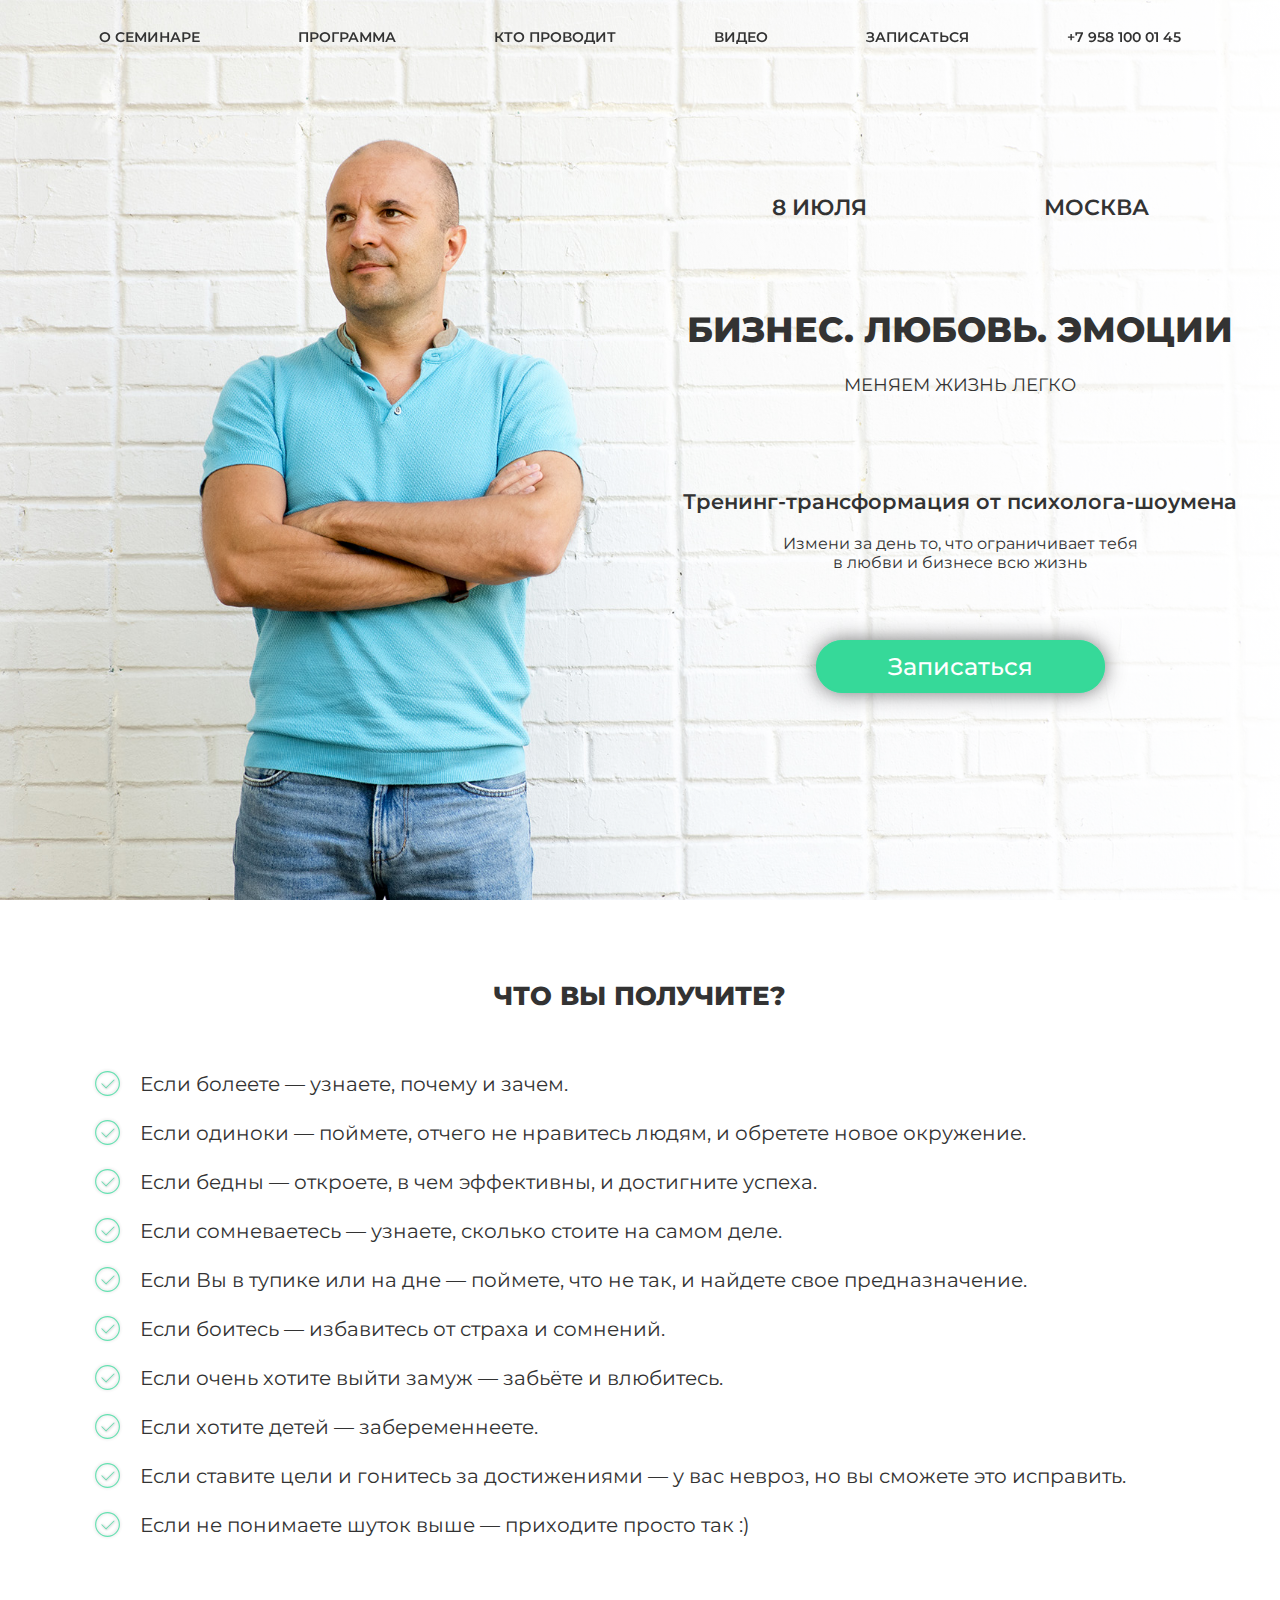
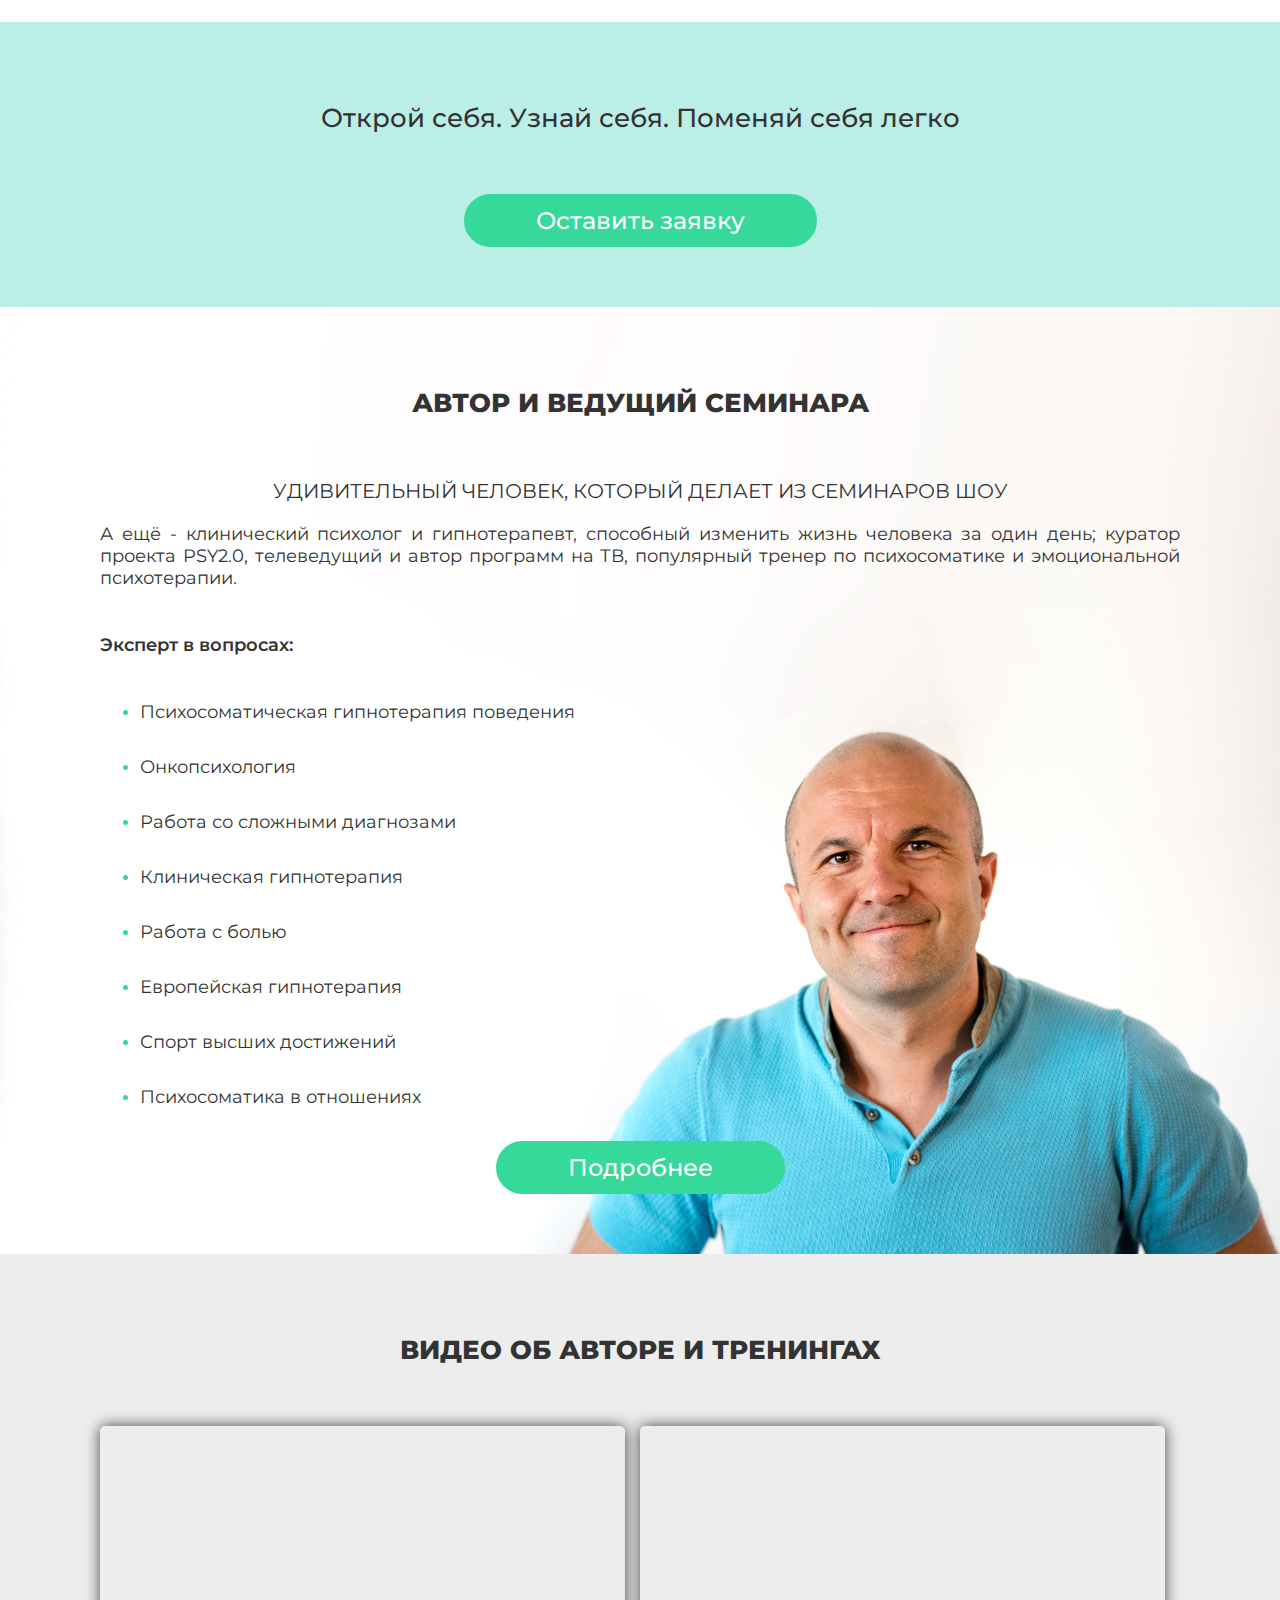
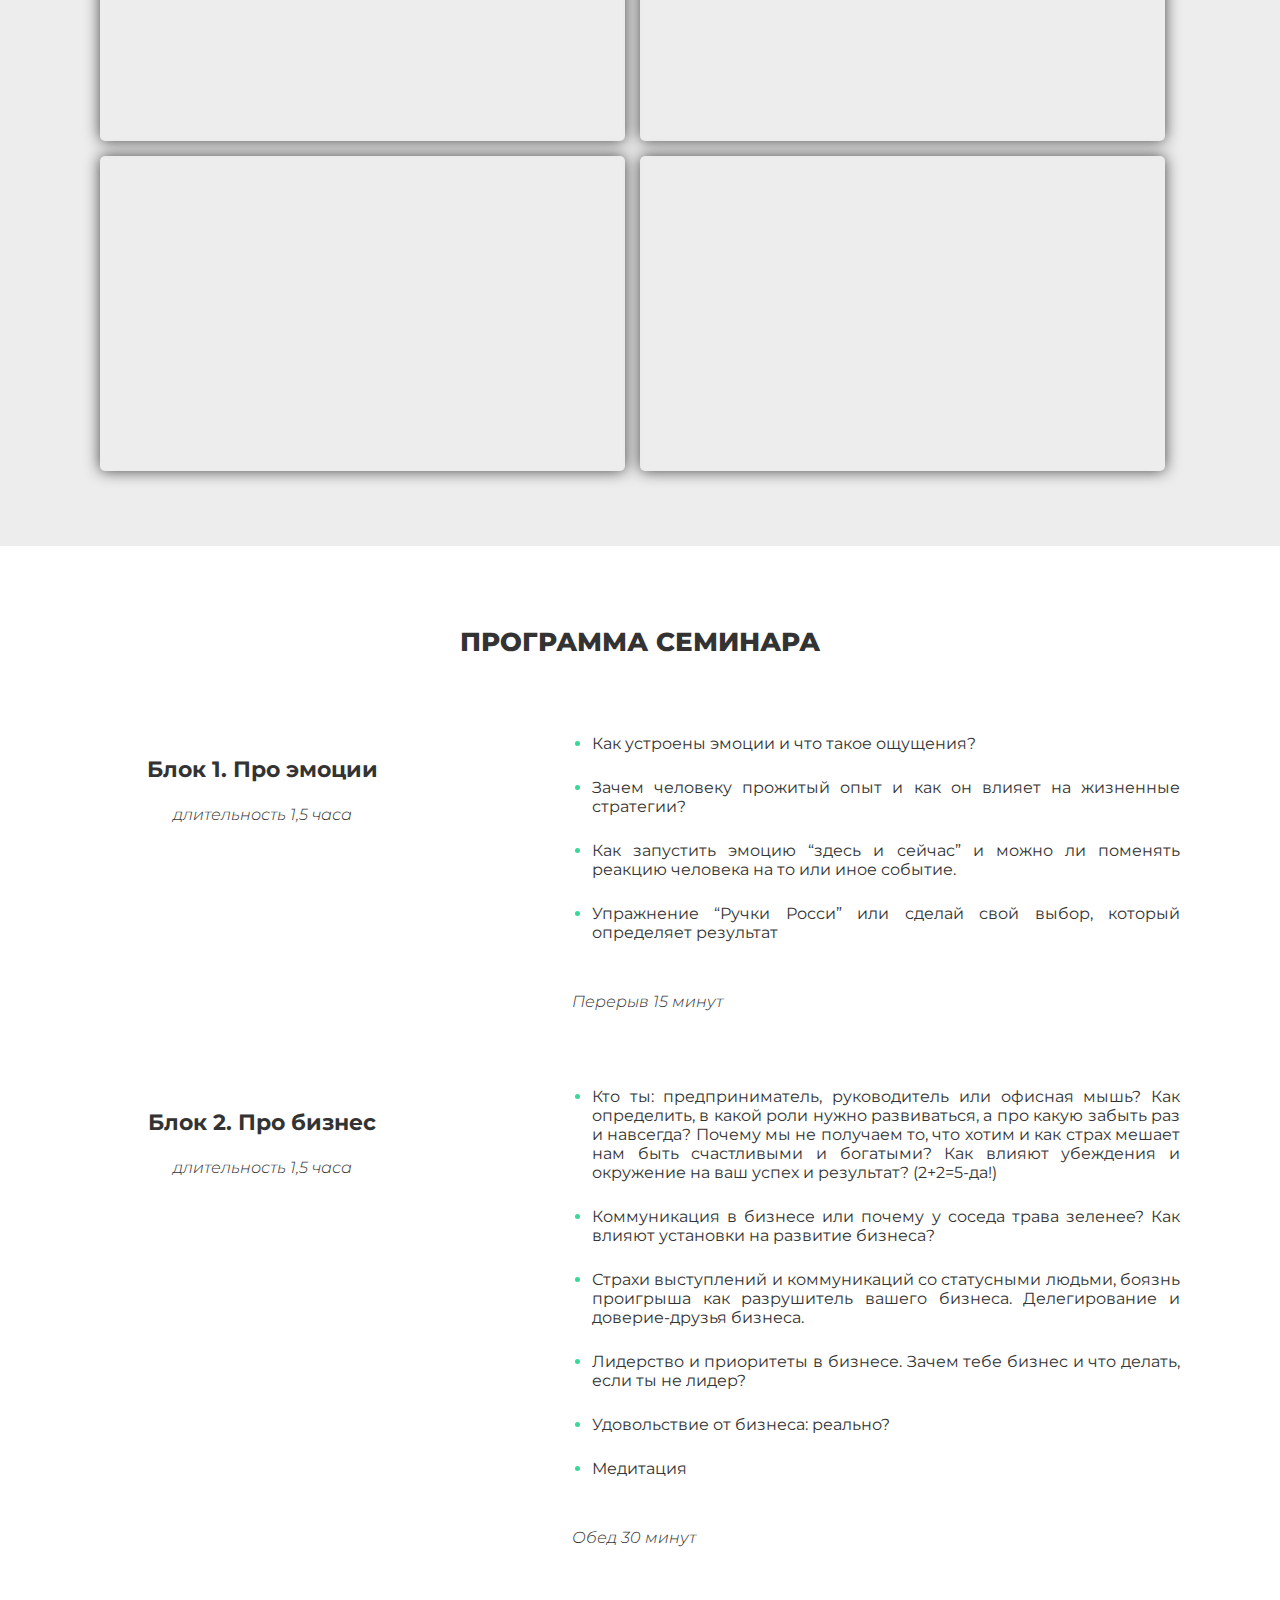
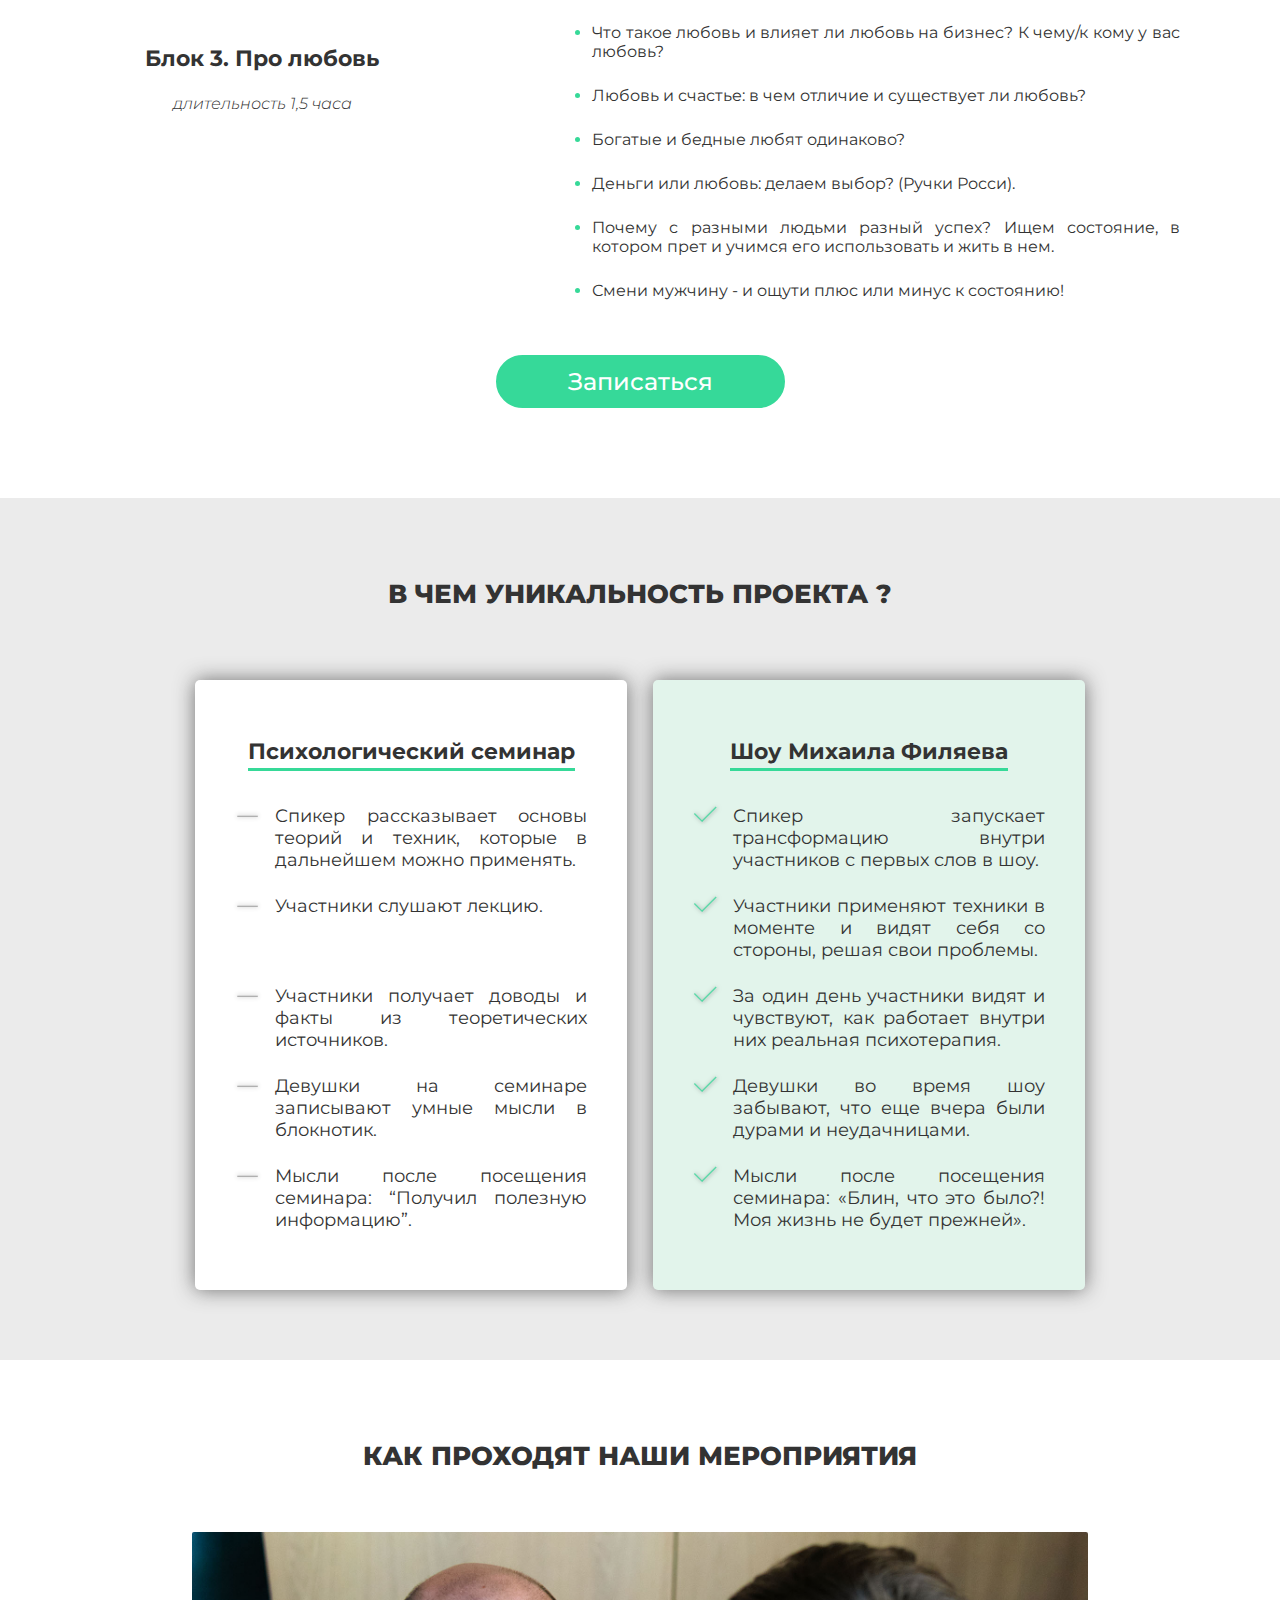
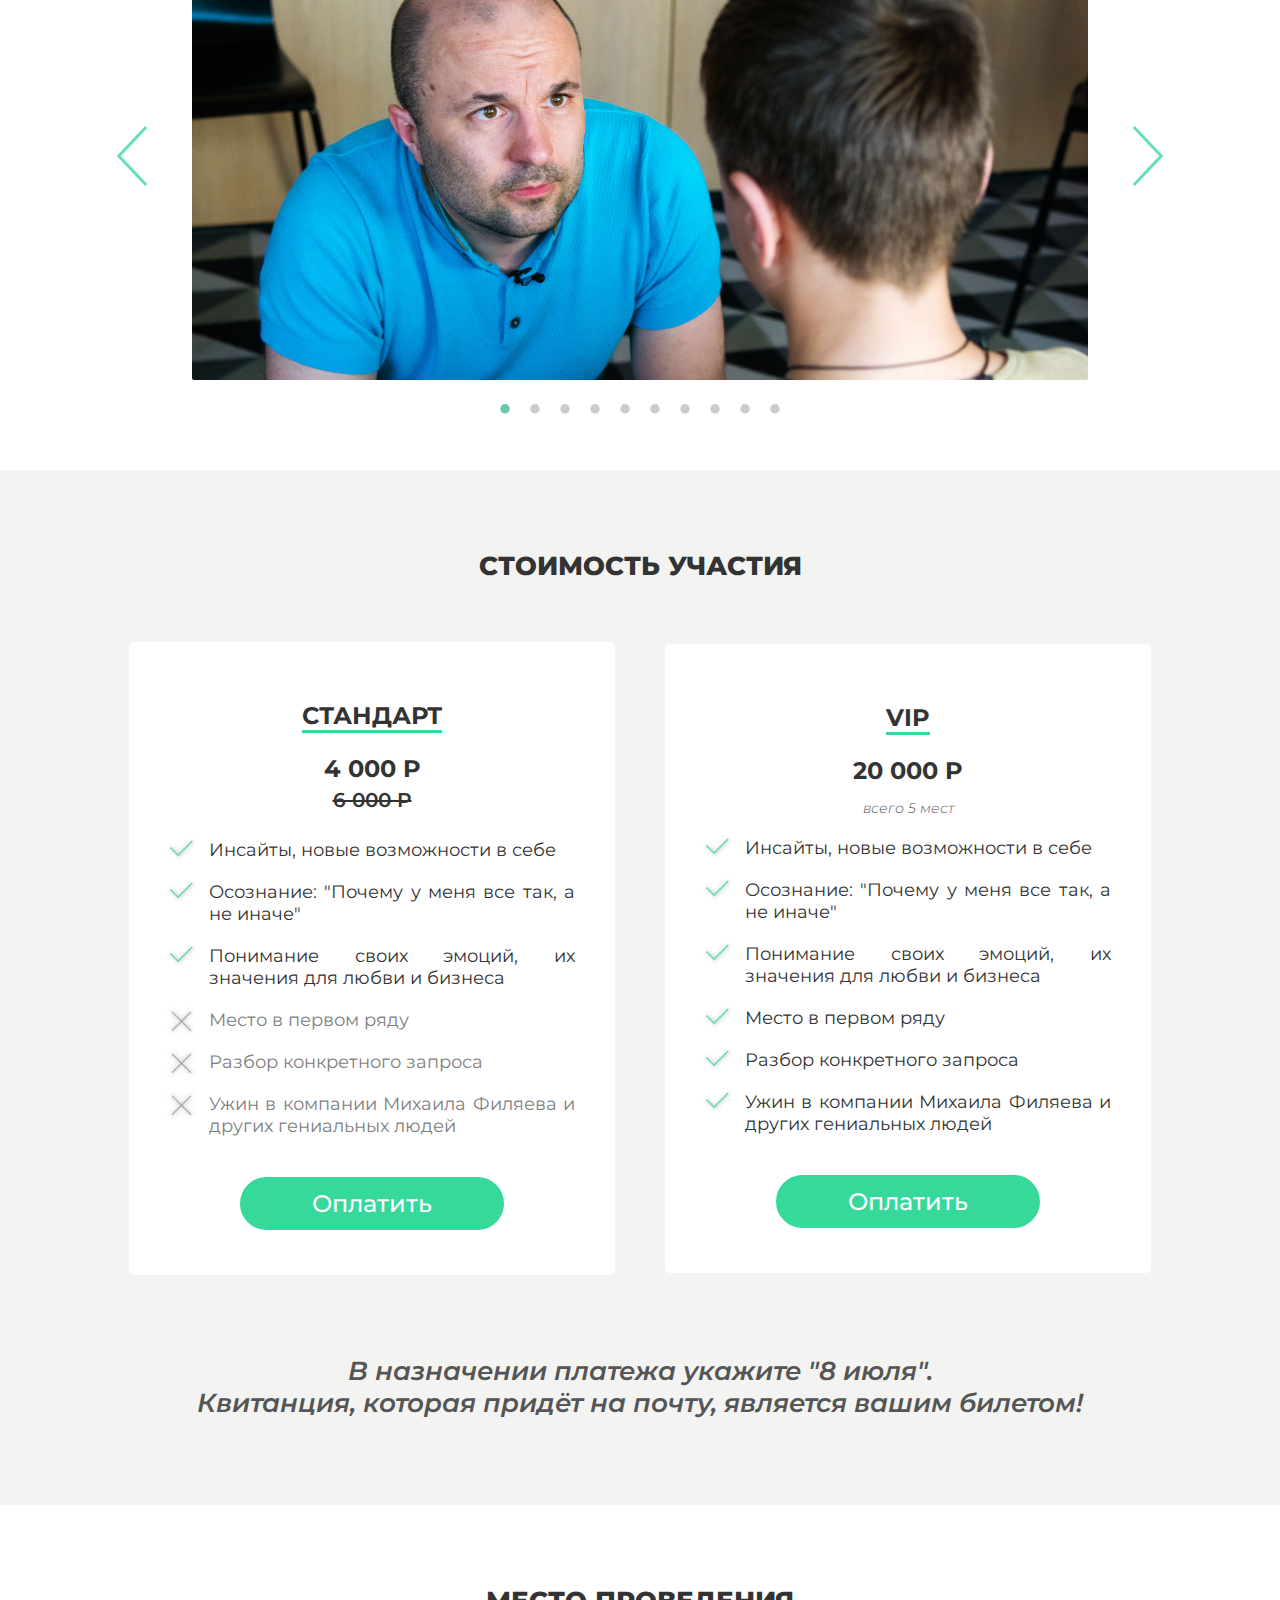
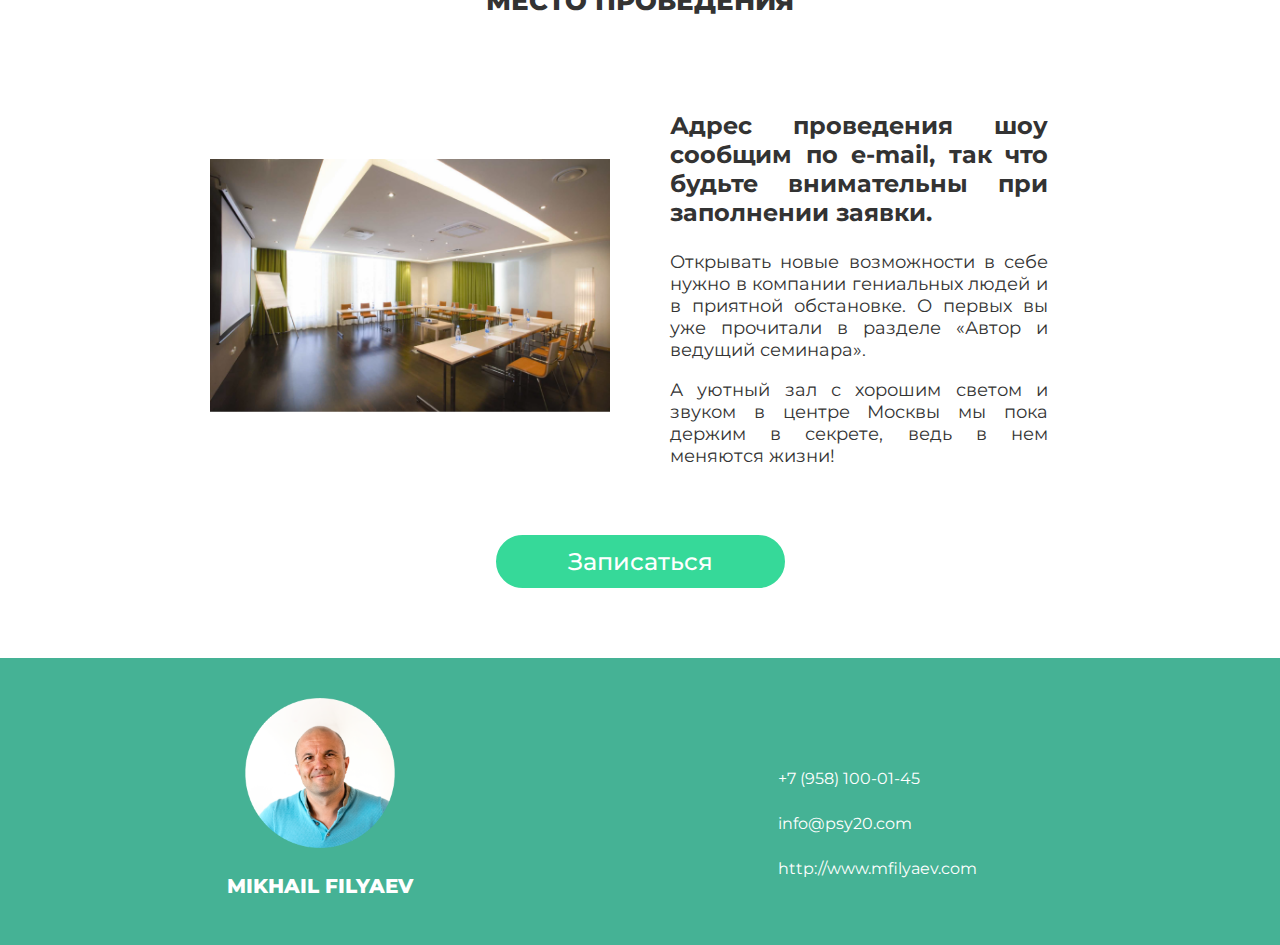
==== index.html @ a2d5df1e "fix 1.3 - price-block txt, tel fix" ====
<!DOCTYPE html>
<html lang="ru">
<head>
	<meta charset="UTF-8">
	<meta property="og:url" content="http://xn--90aadkjfeaxmgpc0b7everan.xn--p1ai/">
	<meta property="og:type" content="website">
	<meta name="og:title" content="БИЗНЕС. ЛЮБОВЬ. ЭМОЦИИ.">
	<meta property="og:description" content="Тренинг-трансформация от Михаила Филяева.">
	<meta name="name" content="БИЗНЕС. ЛЮБОВЬ. ЭМОЦИИ.">
	<meta name="description" content="Тренинг-трансформация от Михаила Филяева. Измени за день то, что ограничивает тебя
	в любви и бизнесе всю жизнь!">
	<meta name="keywords" content="БИЗНЕС, ЛЮБОВЬ, ЭМОЦИИ, ПСИХОЛОГИЯ, ФИЛЯЕВ">
  	<meta name="author" content="Михаил Филяев">
	<title>БИЗНЕС.ЛЮБОВЬ.ЭМОЦИИ</title>
	<link href="https://fonts.googleapis.com/css?family=Montserrat:100,100i,200,200i,300,300i,400,500,500i,600,600i,700,700i,800,800i,900,900i" rel="stylesheet">
	<link rel="stylesheet" href="https://use.fontawesome.com/releases/v5.0.13/css/all.css" integrity="sha384-DNOHZ68U8hZfKXOrtjWvjxusGo9WQnrNx2sqG0tfsghAvtVlRW3tvkXWZh58N9jp" crossorigin="anonymous">
    <link rel="stylesheet" type="text/css" href="style/slick.css"/>
    <link rel="stylesheet" href="style/slick-theme.css">
	<link rel="stylesheet" href="style/style.css">
</head>
<body>
	<div id="menu" class="menu">
		<nav>
			<div><a class="link" href="#about">О СЕМИНАРЕ</a></div>
			<div><a class="link" href="#program">ПРОГРАММА</a></div>
			<div><a class="link" href="#autor">КТО ПРОВОДИТ</a></div>
			<div><a class="link" href="#video">ВИДЕО</a></div>
			<div><a class="link" href="#openyourself">ЗАПИСАТЬСЯ</a></div>
			<div><a href="tel:+79581000145"><i class="fas fa-phone"></i> +7 958 100 01 45</a></div>
		</nav>
	</div>
	<div class="mobMenu">
		<div>
			<div><i id="mobMenu" class="fas fa-bars"></i></div>
			<div id="mobDropmenu">
				<div><a href="#about">О СЕМИНАРЕ</a></div>
				<div><a href="#program">ПРОГРАММА</a></div>
				<div><a href="#autor">КТО ПРОВОДИТ</a></div>
				<div><a href="#video">ВИДЕО</a></div>
				<div><a href="#openyourself">ЗАПИСАТЬСЯ</a></div>
			</div>
			<div><a href="tel:+79581000145"><i class="fas fa-phone"></i> +7 958 100 01 45</a></div>
		</div>
	</div>
	<section class="hero-section">
		<section>
			<div class="header">
				<div>
					<p>8 ИЮЛЯ</p>
					<p>МОСКВА</p>
				</div>
				<div>
					<h1>БИЗНЕС. ЛЮБОВЬ. ЭМОЦИИ</h1>
					<p>МЕНЯЕМ ЖИЗНЬ ЛЕГКО</p>
				</div>
				<div>
					<h3>Тренинг-трансформация от психолога-шоумена</h3>
					<p>Измени за день то, что ограничивает тебя<br> в любви и бизнесе всю жизнь</p>
				</div>
				<div class="scrollbtn">
					<a class="link-button"  href="#price">Записаться</a>
				</div>
			</div>
		</section>
	</section>
	<section id="about" class="what-would-you-get-section">
		<div>
			<h2>ЧТО ВЫ ПОЛУЧИТЕ?</h2>
			<ul>
				<li><img src="gallery/icons/галочка.svg" alt=""> Если болеете — узнаете, почему и зачем.</li>
				<li><img src="gallery/icons/галочка.svg" alt=""> Если одиноки — поймете, отчего не нравитесь людям, и обретете новое окружение.</li>
				<li><img src="gallery/icons/галочка.svg" alt=""> Если бедны — откроете, в чем эффективны, и достигните успеха.</li>
				<li><img src="gallery/icons/галочка.svg" alt=""> Если сомневаетесь — узнаете, сколько стоите на самом деле.</li>
				<li><img src="gallery/icons/галочка.svg" alt=""> Если Вы в тупике или на дне — поймете, что не так, и найдете свое предназначение.</li>
				<li><img src="gallery/icons/галочка.svg" alt=""> Если боитесь — избавитесь от страха и сомнений.</li>
				<li><img src="gallery/icons/галочка.svg" alt=""> Если очень хотите выйти замуж — забьёте и влюбитесь.</li>
				<li><img src="gallery/icons/галочка.svg" alt=""> Если хотите детей — забеременнеете.</li>
				<li><img src="gallery/icons/галочка.svg" alt=""> Если ставите цели и гонитесь за достижениями — у вас невроз, но вы сможете это исправить.</li>
				<li><img src="gallery/icons/галочка.svg" alt=""> Если не понимаете шуток выше — приходите просто так :)</li>
			</ul>
		</div>
	</section>
	<section id="openyourself" class="application-section">
		<div>
			<h2>Открой себя. Узнай себя. Поменяй себя легко</h2>
			<div class="scrollbtn">
				<a class="link-button" href="#price">Оставить заявку</a>
			</div>	
		</div>
	</section>
	<section id="autor" class="autor-section">
		<div>
			<h2>АВТОР И ВЕДУЩИЙ СЕМИНАРА</h2>
			<h3>УДИВИТЕЛЬНЫЙ ЧЕЛОВЕК, КОТОРЫЙ ДЕЛАЕТ ИЗ СЕМИНАРОВ ШОУ</h3>
			<p>А ещё - клинический психолог и гипнотерапевт, способный изменить жизнь человека за один день;
			куратор проекта PSY2.0, телеведущий и автор программ на ТВ, популярный тренер по психосоматике и
			эмоциональной психотерапии.</p>
			<div>
				<p>Эксперт в вопросах:</p>
				<ul>
					<li><span>Психосоматическая гипнотерапия поведения</span></li>
					<li><span>Онкопсихология</span></li>
					<li><span>Работа со сложными диагнозами</span></li>
					<li><span>Клиническая гипнотерапия</span></li>
					<li><span>Работа с болью</span></li>
					<li><span>Европейская гипнотерапия</span></li>
					<li><span>Спорт высших достижений</span></li>
					<li><span>Психосоматика в отношениях</span></li>
				</ul>
			</div>
			<div class="flex-center-row">
				<a class="link-button" href="http://www.mfilyaev.com/">Подробнее</a>
			</div>
		</div>
	</section>
	<section id="video" class="video-section">
		<div>
			<h2>ВИДЕО ОБ АВТОРЕ И ТРЕНИНГАХ</h2>
			<div>
				<div>
					<iframe width="560" height="315" src="https://www.youtube.com/embed/jp7Kuax6BBo" frameborder="0" allow="autoplay; encrypted-media" allowfullscreen></iframe>
					<iframe width="560" height="315" src="https://www.youtube.com/embed/-Y2ozqzY4KQ" frameborder="0" allow="autoplay; encrypted-media" allowfullscreen></iframe>
				</div>
				<div>
					<iframe width="560" height="315" src="https://www.youtube.com/embed/aXUlwxyFbCY" frameborder="0" allow="autoplay; encrypted-media" allowfullscreen></iframe>
					<iframe width="560" height="315" src="https://www.youtube.com/embed/9So9q7acQXg" frameborder="0" allow="autoplay; encrypted-media" allowfullscreen></iframe>	
				</div>
			</div>
		</div>
	</section>
	<!-- <section class="bonus-section">
		<div>
			<h2>ПОЛЕЗНЫЙ БОНУС ДЛЯ ВАС</h2>
			<h3>УКАЖИТЕ ПОЧТУ И ПОЛУЧИТЕ БЕСПЛАТНО ГЛАВУ ЧЕК-ЛИСТ УПРАЖНЕНИЙ НА ПСИХОСОМАТИКУ</h3>
		</div>
		<div class="form-block">
			<form action='php/mail.php' method="POST">
				<input type="text" name="name" placeholder="Ваше имя" >
				<input id="email" type="email" name="email" placeholder="E-mail" >
				<input class="link-button" type="submit" name="submit" class="button" value="Записаться" >
			</form>
		</div>
	</section> -->
	<section class="program-section" id="program">
		<div>
			<h2>ПРОГРАММА СЕМИНАРА</h2>
			<div>
				<div class="program-section__block">
					<h3><span>Блок 1.  Про эмоции</span></h3>
					<p>длительность 1,5 часа</p>
				</div>
				<div class="program-section__list">
					<ul>
						<li><span>Как устроены эмоции и что такое ощущения?</span></li>
						<li><span>Зачем человеку прожитый опыт и как он влияет на жизненные стратегии?</span></li>
						<li><span>Как запустить эмоцию “здесь и сейчас” и можно ли поменять реакцию человека на то или иное событие.</span></li>
						<li><span>Упражнение “Ручки Росси” или сделай свой выбор, который определяет результат</span></li>
					</ul>
					<p>Перерыв 15 минут</p>
				</div>
			</div>
			<div>
				<div class="program-section__block">
					<h3><span>Блок 2.  Про бизнес</span></h3>
					<p>длительность 1,5 часа</p>
				</div>
				<div class="program-section__list">
					<ul>
						<li><span>Кто ты: предприниматель, руководитель или офисная мышь? Как определить, в
							какой роли нужно развиваться, а про какую забыть раз и навсегда? Почему мы не
							получаем то, что хотим и как страх мешает нам быть счастливыми и богатыми? Как
							влияют убеждения и окружение на ваш успех и результат? (2+2=5-да!)</span></li>
						<li><span>Коммуникация в бизнесе или почему у соседа трава зеленее? Как влияют
							установки на развитие бизнеса?</span></li>
						<li><span>Страхи выступлений и коммуникаций со статусными людьми, боязнь проигрыша
							как разрушитель вашего бизнеса. Делегирование и доверие-друзья бизнеса.</span></li>
						<li><span>Лидерство и приоритеты в бизнесе. Зачем тебе бизнес и что делать, если ты не
							лидер?</span></li>
						<li><span>Удовольствие от бизнеса: реально?</span></li>
						<li><span>Медитация</span></li>
					</ul>
					<p>Обед 30 минут</p>
				</div>
			</div>
			<div>
				<div class="program-section__block">
					<h3><span>Блок 3.  Про любовь</span></h3>
					<p>длительность 1,5 часа</p>
				</div>
				<div class="program-section__list">
					<ul>
						<li><span>Что такое любовь и влияет ли любовь на бизнес? К чему/к кому у вас любовь?</span></li>
						<li><span>Любовь и счастье: в чем отличие и существует ли любовь?</span></li>
						<li><span>Богатые и бедные любят одинаково?</span></li>
						<li><span>Деньги или любовь: делаем выбор? (Ручки Росси).</span></li>
						<li><span>Почему с разными людьми разный успех? Ищем состояние, в котором прет и
							учимся его использовать и жить в нем.</span></li>
						<li><span>Смени мужчину - и ощути плюс или минус к состоянию!</span></li>
					</ul>
				</div>
			</div>
			<div class="button-div scrollbtn">
				<a class="link-button"  href="#price">Записаться</a>
			</div>
		</div>
	</section>
	<section class="show-section">
		<div>	
			<h2>В ЧЕМ УНИКАЛЬНОСТЬ ПРОЕКТА ?</h2>
			<div class="flex-center-row">
				<div>
					<h3><p>Психологический семинар</p></h3>
					<ul>
						<li><img src="gallery/icons/минус.svg" alt=""> Спикер рассказывает основы теорий и
						техник, которые в дальнейшем можно применять.</li>
						<li><img src="gallery/icons/минус.svg" alt=""> Участники слушают лекцию.</li>
						<li><img src="gallery/icons/минус.svg" alt=""> Участники получает доводы и факты из
						теоретических источников.</li>
						<li><img src="gallery/icons/минус.svg" alt=""> Девушки на семинаре записывают
						умные мысли в блокнотик.</li>
						<li><img src="gallery/icons/минус.svg" alt=""> Мысли после посещения семинара:
						“Получил полезную информацию”.</li>
					</ul>
				</div>
				<div>
					<h3><p>Шоу Михаила Филяева</p></h3>
					<ul>
						<li><img src="gallery/icons/галочка2.svg" alt=""> Спикер запускает трансформацию
						внутри участников с первых слов в шоу.</li>
						<li><img src="gallery/icons/галочка2.svg" alt=""> Участники применяют техники в
						моменте и видят себя со стороны, решая свои проблемы.</li>
						<li><img src="gallery/icons/галочка2.svg" alt=""> За один день участники видят и
						чувствуют, как работает внутри них реальная психотерапия.</li>
						<li><img src="gallery/icons/галочка2.svg" alt=""> Девушки во время шоу забывают, что
						еще вчера были дурами и неудачницами.</li>
						<li><img src="gallery/icons/галочка2.svg" alt=""> Мысли после посещения семинара:
						«Блин, что это было?! Моя жизнь не будет прежней».</li>
					</ul>
				</div>
			</div>
		</div>
	</section>
	<section class="slider-section">
		<div>
			<h2>КАК ПРОХОДЯТ НАШИ МЕРОПРИЯТИЯ</h2>
			<div class="slider-block">
			  	<div class="slide-1"></div>
			  	<div class="slide-2"></div>
			  	<div class="slide-3"></div>
			  	<div class="slide-4"></div>
			  	<div class="slide-5"></div>
			  	<div class="slide-6"></div>
			  	<div class="slide-7"></div>
			  	<div class="slide-8"></div>
			  	<div class="slide-9"></div>
			  	<div class="slide-10"></div>
			</div>
		</div>
	</section>
	<section id="price" class="price-section">
		<div>
			<h2>СТОИМОСТЬ УЧАСТИЯ</h2>
			<div class="flex-center-row">
				<div>
					<h3><span>СТАНДАРТ</span></h3>
					<h3>4 000 P</h3>
					<h4>6 000 P</h4>
					<ul>
						<li><img src="gallery/icons/галочка2.svg" alt=""></i>Инсайты, новые возможности в себе</li>
						<li><img src="gallery/icons/галочка2.svg" alt=""></i>Осознание: "Почему у меня все так, а не иначе"</li>
						<li><img src="gallery/icons/галочка2.svg" alt="">Понимание своих эмоций, их значения для любви и бизнеса</li>
						<li class="unactive"><img src="gallery/icons/крестик.svg" alt="">Место в первом ряду</li>
						<li class="unactive"><img src="gallery/icons/крестик.svg" alt="">Разбор конкретного запроса</li>
						<li class="unactive"><img src="gallery/icons/крестик.svg" alt="">Ужин в компании Михаила Филяева и других гениальных людей</li>
					</ul>
					<div class="button-div">
						<a class="link-button" href="http://mfilyaev.com/payment.html">Оплатить</a>
					</div>
				</div>
				<div>
					<h3><span>VIP</span></h3>
					<h3>20 000 P</h3>
					<p>всего 5 мест</p>
					<ul>
						<li><img src="gallery/icons/галочка2.svg" alt="">Инсайты, новые возможности в себе</li>
						<li><img src="gallery/icons/галочка2.svg" alt="">Осознание: "Почему у меня все так, а не иначе"</li>
						<li><img src="gallery/icons/галочка2.svg" alt="">Понимание своих эмоций, их значения для любви и бизнеса</li>
						<li><img src="gallery/icons/галочка2.svg" alt="">Место в первом ряду</li>
						<li><img src="gallery/icons/галочка2.svg" alt="">Разбор конкретного запроса</li>
						<li><img src="gallery/icons/галочка2.svg" alt="">Ужин в компании Михаила Филяева и других гениальных людей</li>
					</ul>
					<div class="button-div">
						<!-- Раскомментируйте нужную кнопку -->
						<a class="link-button" href="http://mfilyaev.com/payment.html">Оплатить</a>
						<!-- <a class="link-button link-button-unactive">Оплатить</a> -->
					</div>
				</div>
			</div>
			<p>В назначении платежа укажите "8 июля". <br> Квитанция, которая придёт на почту, является вашим билетом!</p>
		</div>
	</section>
	<section class="place-section">
		<div>
			<h2>МЕСТО ПРОВЕДЕНИЯ</h2>
			<div class="flex-center-row">
				<div>
					<img src="gallery/place.png" alt="place">
				</div>
				<div>
					<h3><i class="fas fa-map-marker-alt"></i> Адрес проведения шоу сообщим по e-mail, так что будьте внимательны при заполнении заявки.</h3>
					<p>Открывать новые возможности в себе нужно в компании гениальных людей и в приятной обстановке. О первых вы уже прочитали в разделе «Автор и ведущий семинара».</p>
					<p>А уютный зал с хорошим светом и звуком в центре Москвы мы пока держим в секрете, ведь в нем меняются жизни!</p>
				</div>
			</div>
			<div class="button-div">
				<a class="link-button" href="http://mfilyaev.com/payment.html">Записаться</a>
			</div>
		</div>
	</section>
	<footer>
		<div>
			<img src="gallery/footer-img.png" alt="Mikhail Filyaev">
			<h2>MIKHAIL FILYAEV</h2>
		</div>
		<div>
			<div>
				<a href="https://www.youtube.com/channel/UCSRgwA_ZDstXaOQ_BCOpPEg"><i class="fab fa-youtube"></i></a>
				<a href="https://vk.com/feelgipnos"><i class="fab fa-vk"></i></a>
				<a href="https://www.instagram.com/psy2.0/"><i class="fab fa-instagram"></i></a>
				<a href="https://www.facebook.com/psy20school/"><i class="fab fa-facebook-square"></i></a>
			</div>
			<div>
				<p><a href="tel:+79581000145"><i class="fas fa-phone"></i> +7 (958) 100-01-45</a></p>
				<p><a href="mailto:info@psy20.com"><i class="far fa-envelope"></i> info@psy20.com</a></p>
				<p><a href="http://www.mfilyaev.com"><i class="fas fa-home"></i> http://www.mfilyaev.com</a></p>
			</div>
		</div>
	</footer>
	<script src="https://ajax.googleapis.com/ajax/libs/jquery/3.3.1/jquery.min.js"></script>
	<script type="text/javascript" src="js/slick.min.js"></script>
	<script src="js/script.js"></script>
</body>
</html>
---- style/style.css ----
/*-------------------------------------------------------------------- ОСНОВНЫЕ ЭЛЕМЕНТЫ*/
body{ 
	margin: 0;
	font-family: 'Montserrat', sans-serif;
	color: #333333;
}
section>div>h1, section>div>h2, section>div>h3, section>div>h4, section>div>h5, section>div>h6{
	margin:  20px 0 60px ;
}
h1, h2, h3, h4, h5, h6{
	text-align: center;
}
h2 {
	font-weight: 800;
	font-size: 26px;
}
i{
	color: #36d999;
}
.fa-phone {
	transform: rotate(90deg);
}
section > div{
	padding: 60px 0;
	margin: 0 100px;
}
.link-button{
	font-family: 'Montserrat', sans-serif;
	border: 2px solid #36d999;
    background-color: #36d999;
    color: white;
    text-decoration: none;
	font-size: 24px;
    font-weight: 500;
    padding: 10px 70px;
    border-radius: 50px;
    cursor: pointer;
    transition: .3s;
}
.link-button:hover{
	box-shadow: 0px 0px 10px 0px #333333ab;
}
/*-------------------------------------------------------------------- МЕНЮ*/
.menu{
	position: fixed;
	width: 100%;
	height: 75px;
	z-index: 1000;
	transition: .5s;
}
.menu-background{
	background-color: white;
	box-shadow: 0 0 8px rgba(0,0,0,0.4)
}
.menu > nav {
	height: 100%;
	display: flex;
	flex-direction: row;
	justify-content: space-around;
	align-items: center;
	margin-left: 50px;
	margin-right: 50px;
	font-weight: bold;
}
.menu a {
	text-decoration: none;
	color: #333333;
	font-size: 14px;
	font-weight: 600; 
}
.menu > nav > div {
	border-bottom: 2px solid #3fb39500;
	transition: .3s;
}
.menu > nav > div:hover{
	border-bottom: 2px solid #36d999;
}
/*-------------------------------------------------------------------------------mobMenu*/
.mobMenu {
	display: none;
}
.mobMenu i {
	cursor: pointer;
}
.mobMenu a {
	color: #333333;
	text-decoration: none;
}
.mobMenu > div > div {
    padding: 20px;
    font-size: 30px;
}
#mobMenu{
    transition: .3s;
}
#mobDropmenu {
	width: 100%;
	display: none;
    position: absolute;
    top: 55px;
    background: linear-gradient(to bottom, #ffffff00, #ffffff 5%);
    box-shadow: 0px 4px 5px rgba(0,0,0,0.4);
}
#mobDropmenu > div {
	margin-top: 35px;
	margin-bottom: 35px;
}
.pushed{
	color: #333333 !important;
}
/*-------------------------------------------------------------------- ЗАГЛАВНАЯ СЕКЦИЯ*/
.hero-section{
	width:100%;
	height: 100vh;
	background-image: url(../gallery/DSC_9383.jpg);
    background-repeat: no-repeat;
    background-size: cover;
}
.hero-section h1 {
	font-weight: 800;
}
.hero-section > section {
	display: flex;
	flex-direction: column;
	justify-content: center;
	align-items: center;
	background: linear-gradient(to right, #ffffff00 40%, #fffffff0);
	width: 100%;
	height: 100vh;
}
.header {
	margin: 0 0 0 50%;
}
.header h3 {
	margin: 10px 0 ;
}
.header p {
	margin: 20px 0 ;
}
.header > div:first-child {
	width: 100%;
	display: flex;
	flex-direction: row;
	justify-content: space-around;
	align-items: center;
}
.header > div:first-child > p {
	font-size: 22px;
	font-weight: 600;
	margin: 0px 10px 0;
}
.header > div:nth-child(2){
	margin: 7vh 0 7vh;
}
.header > div:nth-child(2)> p{
	font-size: 18px;
}
.header > div:nth-child(3)> p{
	font-size: 16px;
	font-weight: 400;
}
.header > div:nth-child(4){
	margin: 60px 0 25px;
}
.header > div p,.header > div h1,.header > div h3 {
	text-align: center;
}
.header > div h1{
	font-size: 35px;
	font-weight: 800;
}
.header > div h3{
	font-size: 21px;
	font-weight: 600;
}
.header .link-button{
	margin: 60px 0 10px;
	box-shadow: 0px 0px 20px 0px #333333ab;
}
.header .link-button:hover{
	color: #36d999;
	background-color: #3fb39500;
}
/*-------------------------------------------------------------------- СЕКЦИЯ "ЧТО ВЫ ПОЛУЧИТЕ?"*/
.what-would-you-get-section ul { 
	list-style: none;
}
.what-would-you-get-section li {
	text-align: justify;
	font-size: 20px;
	font-weight: 400;
	position: relative;
	margin-bottom: 25px;
}
.what-would-you-get-section li img {
	width: 35px;
    position: absolute;
    top: -6px;
    left: -2.5em;
}
/*-------------------------------------------------------------------- СЕКЦИЯ ЗАЯВКИ "Открой себя. Узнай себя. Поменяй себя легко"*/
.header, .application-section, .application-section div{
	display: flex;
	flex-direction: column;
	justify-content: center;
	align-items: center;
}
.application-section {
    background: #bceee8;
}
.application-section h2 {
    font-weight: 500;
}
/*-------------------------------------------------------------------- СЕКЦИЯ "АВТОР И ВЕДУЩИЙ СЕМИНАРА"*/
.autor-section{
	background-position: 50% 70%;
    background-repeat: no-repeat;
    background-size: cover;
	background-image: url(../gallery/DSC_9169.jpg);
}
.autor-section h3 {
	font-weight: 400;
	font-size: 20px;
	margin-bottom: 20px;
}
.autor-section > div > p,.autor-section li span {
	font-weight: 400;
	font-size: 18px;
	text-align: justify;
}
.autor-section > div > div > p {
	font-weight: 600;
	font-size: 18px;
	margin: 45px 0 45px;
}
.autor-section > div > div:first-child{
    text-align: justify;
    margin-bottom: 50px;
}
.autor-section ul {
	width: 45%;
}
.autor-section li {
	color: #36d999;
	margin-bottom: 33px;
}
.autor-section li span {
	color: #333333;
}
/*-------------------------------------------------------------------- СЕКЦИЯ "ПОЛЕЗНЫЙ БОНУС ДЛЯ ВАС"*/
.bonus-section > div h2{
	margin-bottom: 15px;
}
 .bonus-section > div h3 {
 /*	margin: auto auto 50px;
 	width: 70%;*/
	font-weight: 400;
}
.bonus-section > div:first-child {
	padding: 60px 0 0px;
}
.bonus-section > div {
	margin: 0 0;
}
.form-block {
	display: flex;
	flex-direction: row;
	justify-content: center;
	align-items: center;
	width: 100%;
	background-color: #bceee8;
	padding: 50px 0;
}
.form-block form {
	display: flex;
	flex-direction: column;
	justify-content: center;
	align-items: center;
}
.form-block form input:nth-child(1),.form-block form input:nth-child(2) {
	width: 270px;
	font-size: 15px;
	padding: 15px;
	margin-bottom: 6.5px;
	border: none;
}
.form-block form input:last-child {
	border-radius: 50px;
	outline: none;
}
/*-------------------------------------------------------------------- СЕКЦИЯ "ВИДЕООТЗЫВЫ"*/
.video-section {
	background-color:#ededed;
}
.video-section > div > div > div {
	display: flex;
	flex-direction: row;
	justify-content: center;
	align-items: center;
}
.video-section iframe {
	border-radius: 5px;
	margin: 0 15px 15px 0;
	box-shadow: 0 0 15px #444444;
}
/*-------------------------------------------------------------------- СЕКЦИЯ "ПРОГРАММА"*/
.program-section > div > div  {
	display: flex; 
	flex-direction: row;
	margin: 0 0 30px 0;
}
.program-section > div > div:last-child {
	display: flex;
	justify-content: center;
}
.program-section__block h3 span {
	border-bottom: 2px solid #36d99800;
	transition: .3s;
}
.program-section__block h3 {
	font-weight: 700;
	font-size: 22px;
}
.program-section > div > div:hover h3 > span {
	border-bottom: 2px solid #36d998;
} 
.program-section__block{
	text-align: center;
    margin-top: 1.5%;
	margin-right: 10vw;
    min-width: 30%;
}
.program-section__block p, .program-section__list p {
	font-size: 16px;
	font-weight: 300;
	font-style: italic;
}
.program-section__list p {
	margin: 50px 20px 30px;
 }
.program-section__list{
	width: 65%;
	text-align: justify;
}
.program-section__list li {
	color: #36d998;
	margin-bottom: 25px;
}
.program-section__list li span {
	font-size: 16px;
	font-weight: 400;
	color: #333333;
} 
/*-------------------------------------------------------------------- СЕКЦИЯ "ОБЫЧНЫЙ ПСИХОЛОГИЧЕСКИЙ СЕМИНАР И ШОУ МИХАИЛА ФИЛЯЕВА"*/
.show-section {
	background-color: #ebebeb;
}
.show-section > div > div > div:last-child {
	background-color: #e2f4eb;
}
.show-section h3 p{
	border-bottom: 3px solid #36d998;
	display: inline-flex;
	justify-content: center;
	line-height: 1.5;
	margin-top: 0;
}
.show-section h3 {
	font-size: 22px;
	font-weight: 700;
	height: 50px;
	margin: 20px 0;
}
.show-section > div > div > div:first-child li img {
    top: 3px;
}
.show-section > div > div > div > ul li {
	height: 70px;
}
/*---------------------------СЕКЦИЯ "ОБЫЧНЫЙ ПСИХОЛОГИЧЕСКИЙ СЕМИНАР И ШОУ МИХАИЛА ФИЛЯЕВА"-+-СЕКЦИЯ "СТОИМОСТЬ"*/
.show-section > div > div > div,.price-section > div > div > div{
	background-color: white;
	border-radius: 5px;
    box-shadow: 0px 0px 20px 0px #333333ab;
    padding: 35px 0;
    margin: 10px 13px;
    width: 40%;
    transition: .3s;
}
.flex-center-row{
	display: flex;
	flex-direction: row;
	justify-content: center;
	align-items: center;
}
.flex-center-row ul {
	list-style: none;
	margin: 0 40px;
}
.flex-center-row li {
	margin: 20px 0;
}
.flex-center-row li{
	position: relative;
	text-align: justify;
	font-weight: 400;
	font-size: 18px;
}
.flex-center-row li img {
	width: 35px;
    position: absolute;
    top: -5px;
    left: -2.5em;
}
.unactive {
	color: gray;
}
/*-------------------------------------------------------------------- СЕКЦИЯ "КАК ПРОХОДЯТ НАШИ МЕРОПРИЯТИЯ" СЛАЙДЕР*/
.slider-section {
    display: flex;
    flex-direction: row;
    justify-content: center;
    align-items: center;
}
.slider-block {
	width: 70vw;
}
.slider-block > div {
	border-radius: 2px;
}
.slider-block  > div > div {
	height: 35vw;
}
.slider-block  > div > div > div {
	/*background-position: center;*/
    background-repeat: no-repeat;
    background-size: cover;
}
.slide-1{
	background-image: url(../gallery/slides/1.jpg);
}
.slide-2{
	background-image: url(../gallery/slides/2.jpg);
}
.slide-3{
	background-image: url(../gallery/slides/3.jpg);
}
.slide-4{
	background-image: url(../gallery/slides/4.jpg);
}
.slide-5{
	background-image: url(../gallery/slides/5.jpg);
}
.slide-6{
	background-image: url(../gallery/slides/6.jpg);
}
.slide-7{
	background-image: url(../gallery/slides/7.jpg);
}
.slide-8{
	background-image: url(../gallery/slides/8.jpg);
}
.slide-9{
	background-image: url(../gallery/slides/9.jpg);
}
.slide-10{
	background-image: url(../gallery/slides/10.jpg);
}
/*-------------------------------------------------------------------- СЕКЦИЯ "СТОИМОСТЬ"*/
.button-div {
	display: flex;
	justify-content: center;
	margin: 40px 0 10px 0;
}

.price-section{
	background-color: #f3f3f2;	
}
.price-section h3 {
	font-weight: 700;
	font-size: 24px;
}
.price-section h3 {
	margin-bottom: 5px;
}
.price-section h4 {
	margin-top: 1px;
	font-weight: 600;
	font-size: 20px;
	text-decoration: line-through;
}
.price-section span {
	border-bottom: 3px solid #36d998;
}
.price-section  div > p {
	text-align: center;
    font-size: 26px;
    font-weight: 600;
    font-style: italic;
    color: #555555;
}
.price-section .flex-center-row > div {
	margin: 0 25px 0;
	width: 45%;
	box-shadow: none;
}
.price-section .flex-center-row {
	margin-bottom: 80px;
}
.price-section .flex-center-row p {
    text-align: center;
    font-size: 14px;
    font-weight: 300;
    font-style: italic;
    color: #555555;
}
.price-section li {
	font-size: 18px;
	font-weight: 400;
}
.link-button-unactive {
	background: lightgray;
	border: 2px solid lightgray;
}
.link-button-unactive:hover {
	box-shadow: none;
	cursor: default;
}
/*-------------------------------------------------------------------- СЕКЦИЯ "МЕСТО"*/
.place-section > div > div > div {
	width: 35%;
	margin: 10px 30px;
}
.place-section > div > div > div:first-child{
	display: flex;
	justify-content: flex-end;
	align-items: center;
}
.place-section img {
	width: 400px;
}
.place-section h3  {
	font-weight: 700;
	font-size: 24px;
	text-align: justify;
}
.place-section p {
	font-weight: 400;
	font-size: 18px;
	text-align: justify;
}
.place-section > div > div > div img {
	margin: auto;
}
/*-------------------------------------------------------------------- ПОДВАЛ*/
footer {
	display: flex;
	flex-direction: row;
	align-items: center;
	justify-content: center;
	color: white;
	padding-top: 30px;
	width: 100%;
	background-color: #45b295;
}
footer i {
	color: white;
	font-size: 24px;
}
footer > div{
	display: flex;
	flex-direction: column;
	justify-content: space-around;
	width: 35%;
    margin: 10px 10% 30px
}
footer > div:first-child {
	justify-content: center;
	align-items: center;
}
footer > div > div i {
	margin-right: 10px;
}
footer > div a {
	text-decoration: none;
	color: white;
	font-weight: 400;
	font-size: 16px;
}
footer img {
	width: 150px;
	height: 150px;
	margin-bottom: 10px;
}
footer h2 {
	font-weight: 800;
    font-size: 20px;
}

/*-------------------------------------------------------------------- АДАПТИВНОСТЬ ЭКРАНА*/
@media only screen and (max-width: 1140px) {
	.show-section > div > div > div{
	    width: 50%;
	}
	@media only screen and (max-width: 1024px) {
		.menu{
			display: none;
		}
		.mobMenu {
			display: block;
			position: fixed;
			z-index: 1000;
			transition: .5s;
			width: 100%;
		}
		.mobMenu > div {
			display: flex;
			flex-direction: row;
			justify-content: space-between;
			align-items: center;
		}
		.hero-section {
		    background-image: url(../gallery/DSC_9333.jpg); 
		    background-repeat: no-repeat;
		    background-size: cover;
		}
		.hero-section > section {
			justify-content: center;
		    background: linear-gradient(to bottom, #ffffff00 22%, #ffffff);
		}
		.header{
			margin: 0;
			padding: 100px 0 60px;
		}
		.header > div:first-child {
		    justify-content: space-between;
		}
		.header > div:nth-child(2) {
		    margin: 7vh 0 1vh;
		}
		.header > div h1{
			font-size: 40px;
		}
		.header > div h3{
			font-size: 26px;
		}
		.link-button {
		    padding: 20px 100px;
		    margin: 5px 0 5px;
		}
		.what-would-you-get-section li img {
		    width: 40px;
		    position: absolute;
		    top: -10px;
		    left: -2.5em;
		}
		.program-section h2 {
			margin-bottom: 80px;
		}
		.program-section > div > div {
			display: block;
		    margin: 0 0 160px 0;
		}
		.program-section > div > div:hover h3 {
			border-bottom: 2px solid #36d99800;
		} 
		.program-section__block {
		     margin-right: 0; 
		}
		.program-section__list {
		    width: 95%;
		}
		.program-section__list p {
			text-align: center;
		}
		.program-section__block p {
			font-size: 12px;
		}
		.program-section__list p {
			font-size: 18px;
		}
		.flex-center-row {
		    flex-direction: column;
		}
		.show-section > div > div > div {
		    width: 80%;
		}
		.show-section > div > div > div > ul li {
			height: auto;
		}
		.price-section .flex-center-row > div {
		    margin: 0 25px 25px;
		    width: 80%;
		}
		.place-section > div > div > div {
		    width: 80%;
		    margin: 10px 30px;
		}
		footer {
		    flex-direction: column;
		}
		footer > div:first-child {
		}
		footer > div:last-child > div:first-child {
			margin: auto;
			margin-bottom: 50px;
		}
		footer > div:last-child > div:first-child i {
			font-size: 60px;
		}
		footer > div {
		    width: 60%;
		}
		footer > div:last-child > div a {
			margin: auto;
			font-size: 40px;
		}
		footer > div > div i {
		    font-size: 40px;
		    margin-right: 10px;
		    padding: 10px;
		}
		@media (max-width: 991px) {
			footer > div {
			    width: 70%;
			}
			@media (max-width: 853px) {
				.autor-section {
				    background-position: 70% 70%;
				}
				footer > div {
				    width: 90%;
				}
				@media (max-width: 683px) {
					section > div {
					    margin: 0 10px;
					}
					.slider-block {
					    width: 100vw;
					}
					.slider-block  > div > div {
						height: 50vw;
					}
					.video-section > div > div > div {
					    display: flex;
					    flex-direction: column;
					    justify-content: center;
					    align-items: center;
					}
					@media (max-width: 655px) {
						.slider-section > div {
						    display: flex;
						    flex-direction: column;
						    justify-content: center;
						    align-items: center;
						}
						footer > div:last-child > div a {
							font-size: 30px;
						}
						@media (max-width: 540px) {
							.autor-section ul {
							    width: 90%;
							}
							h2 {
							    font-size: 20px;
							}
							.show-section > div > div > div {
							    width: 95%;
							}
							.price-section .flex-center-row > div {
							    width: 95%;
							}
							footer > div:last-child > div a {
							    font-size: 20px;
							}
							@media (max-width: 490px) {
								.mobMenu > div > div {
								    font-size: 20px;
								}
								@media (max-width: 400px) {
									.link-button{
										font-size: 18px;
									}
									.show-section > div > div > div > ul li {
									    height: 100px;
									}
									.place-section img {
									    width: 290px;
									}
									.place-section h3 {
									    font-size: 18px;
									}
									footer > div:last-child > div:first-child i {
									    font-size: 40px;
									}
								}
							}
						}
					}
				}
			}
		}
	}
}
@media (max-device-height: 750px) {
	.hero-section {
	    height: 1000px;
	}
	.hero-section > section {
	    height: 1000px;
	}
	.what-would-you-get-section li img {
	    width: 40px;
	    position: absolute;
	    top: 3px;
	    left: -2.5em;
	}
	.program-section > div > div {
		display: block;
	    margin: 0 0 160px 0;
	}
	.program-section__list {
	    width: 95%;
	}
	.program-section__list p {
		text-align: center;
	}
}
@media (max-height: 750px) {
	.header > div:nth-child(2){
		margin: 3vh 0 3vh;
	}
	@media (max-height: 650px) {
		.header > div:nth-child(2){
			margin: 2vh 0 2vh;
		}
		.header .link-button{
			margin: 15px 0 10px;
		}
		@media (max-height: 555px) {
			.header > div h1{
				margin: 5px 0;
			}
			.header > div h3{
				margin: 3px 0;
			}
			.header {
			    padding: 70px 0 10px !important;
			}
		}
	}
}
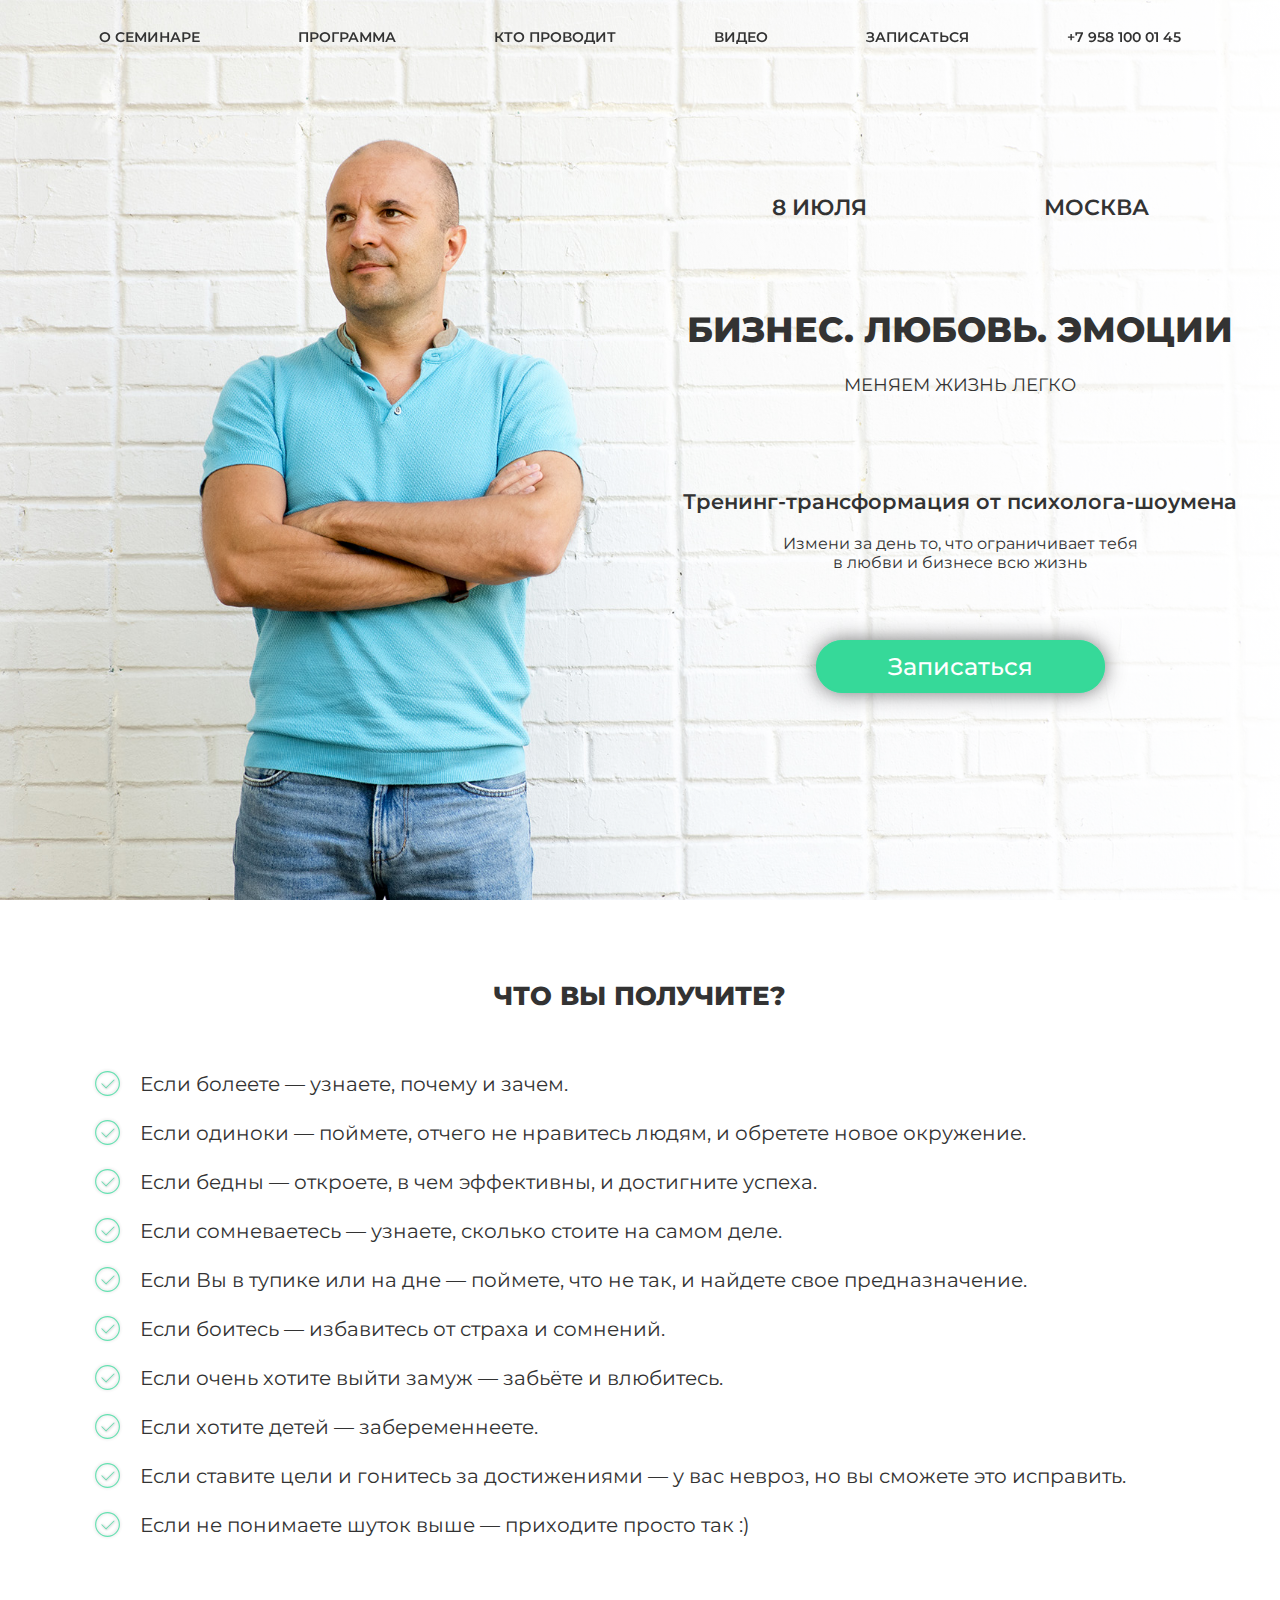
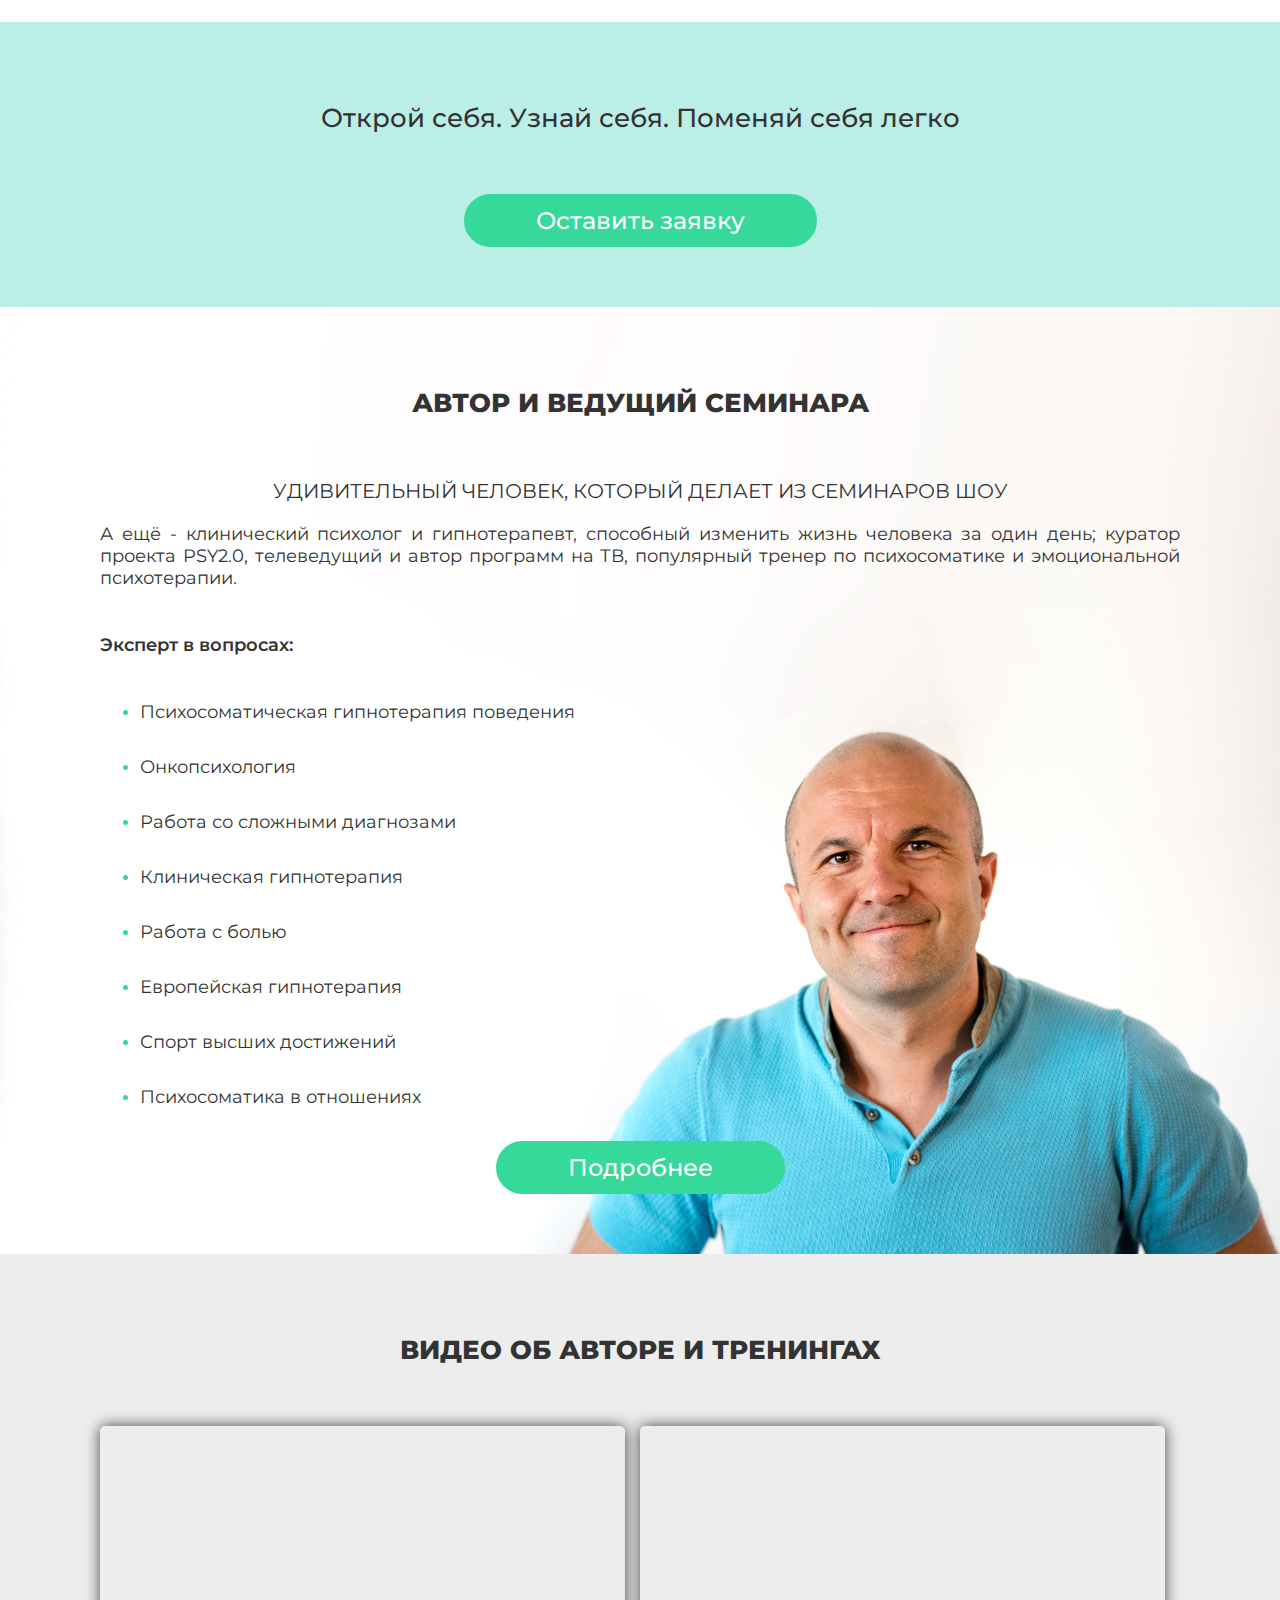
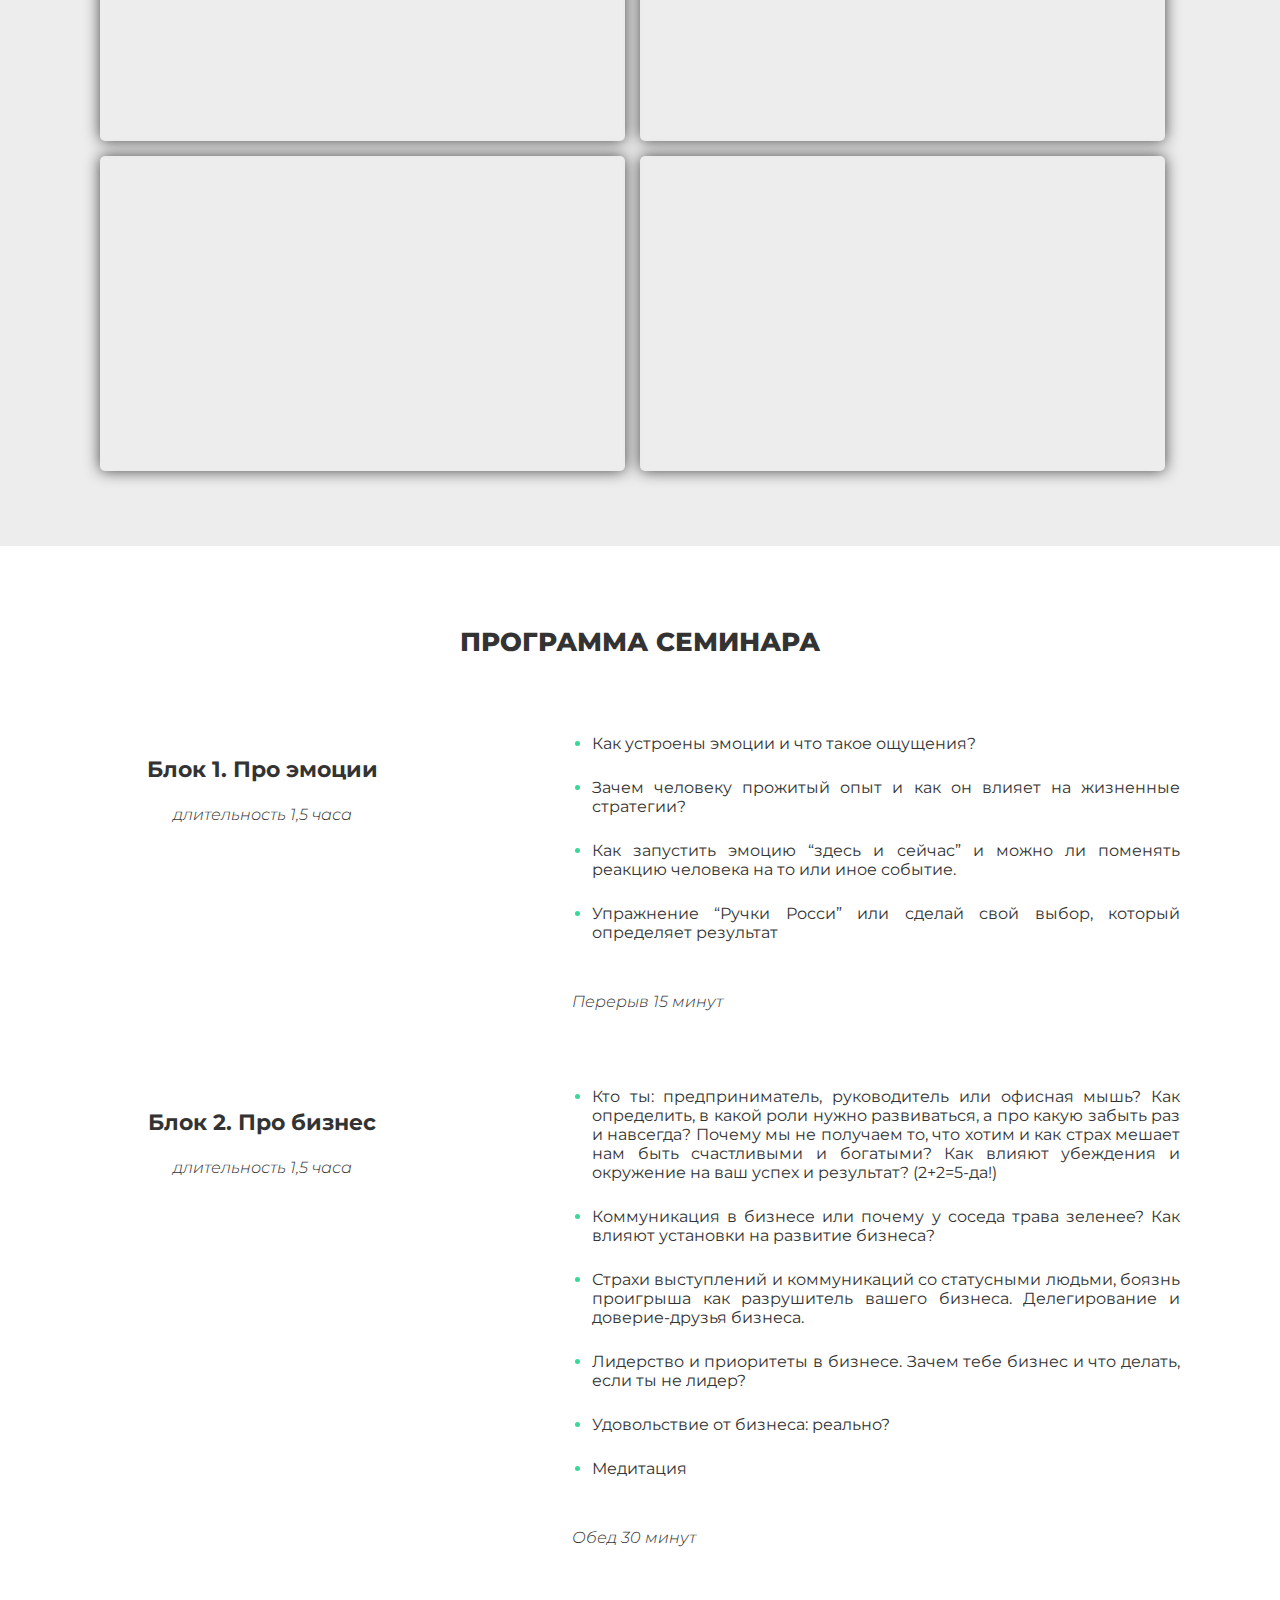
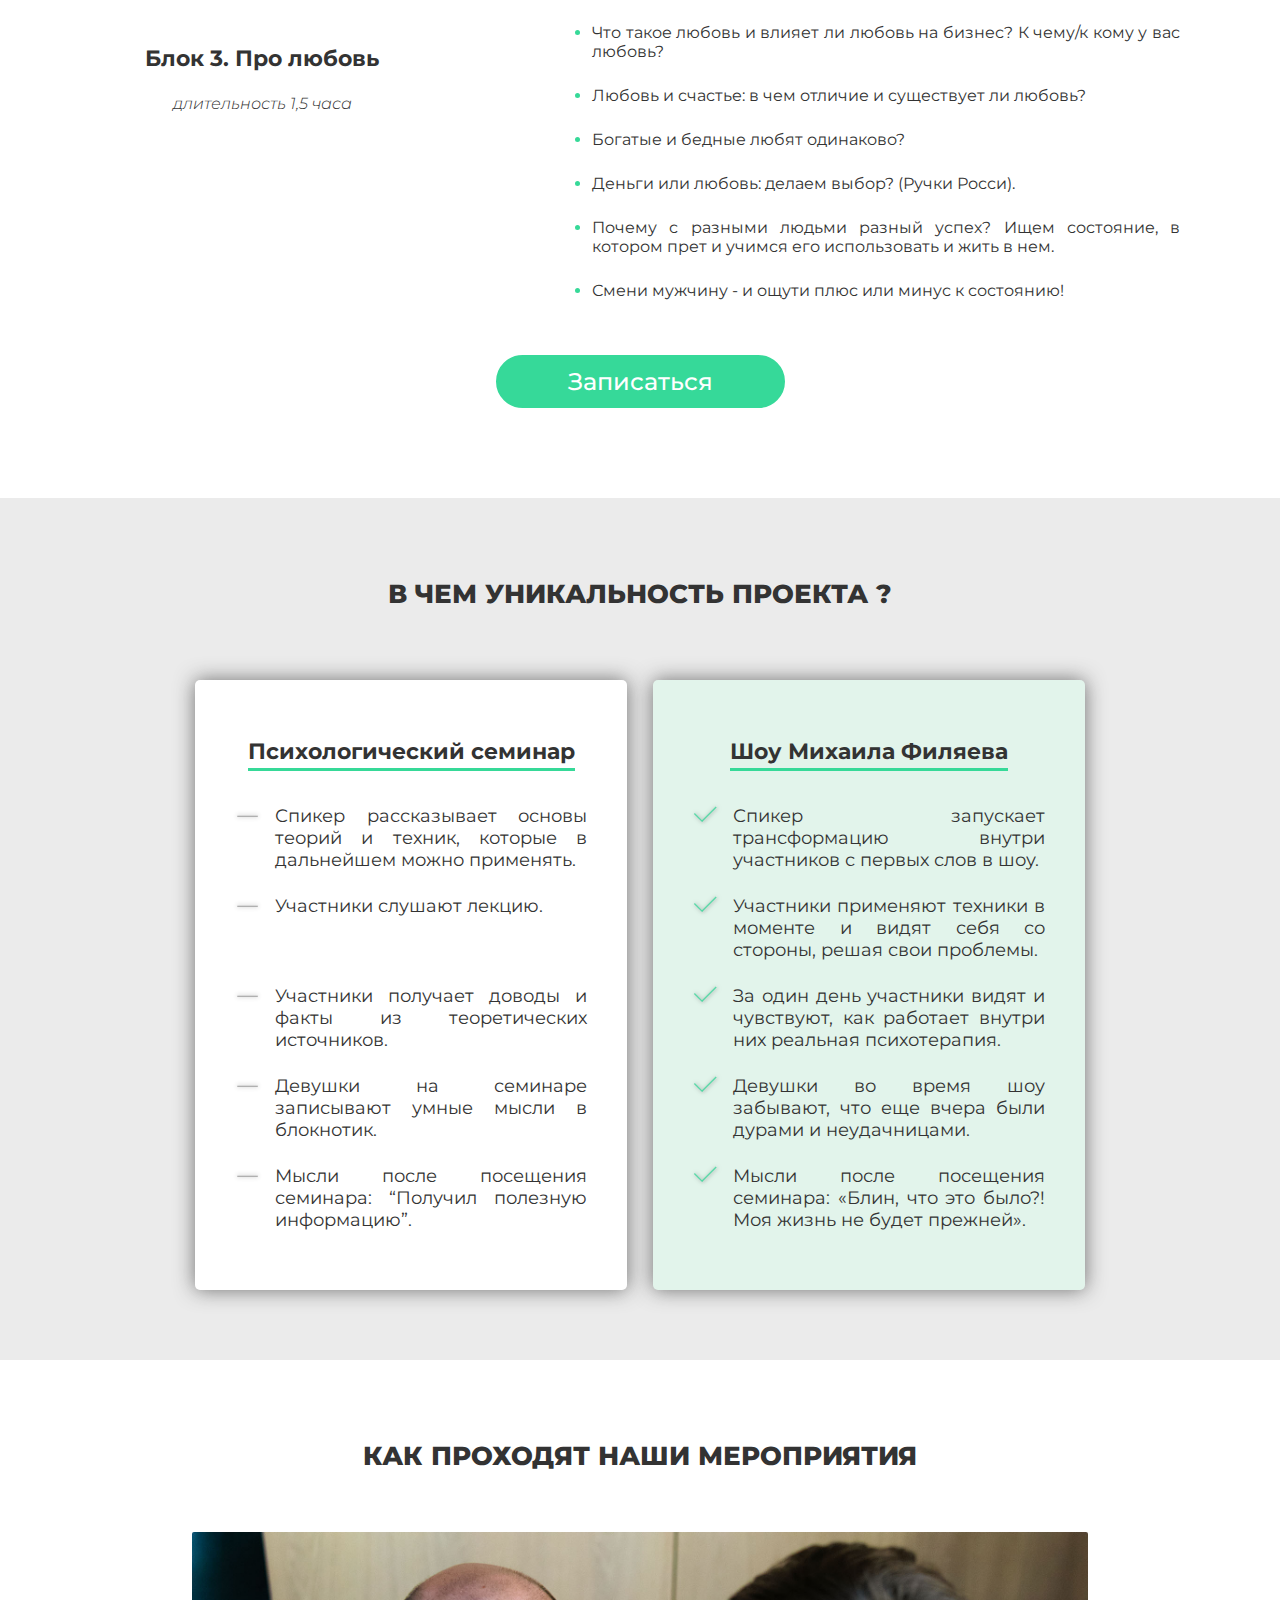
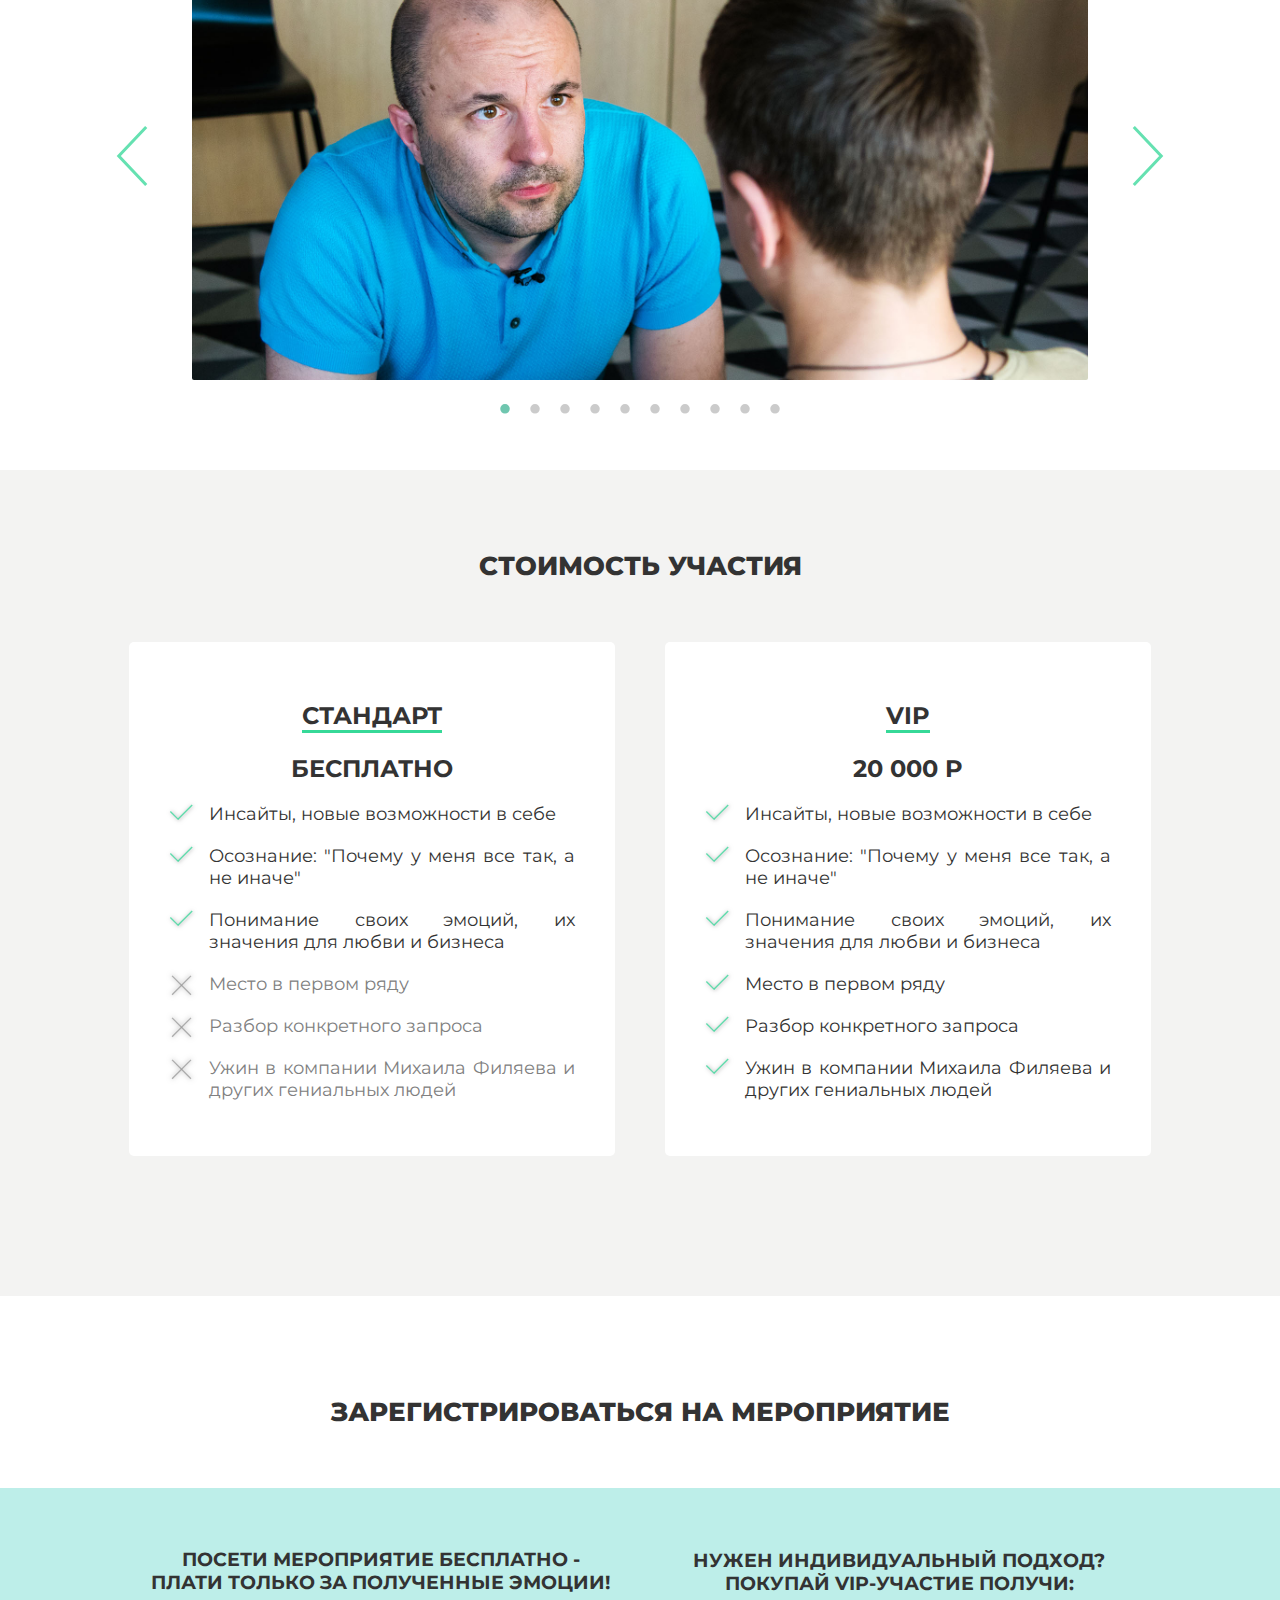
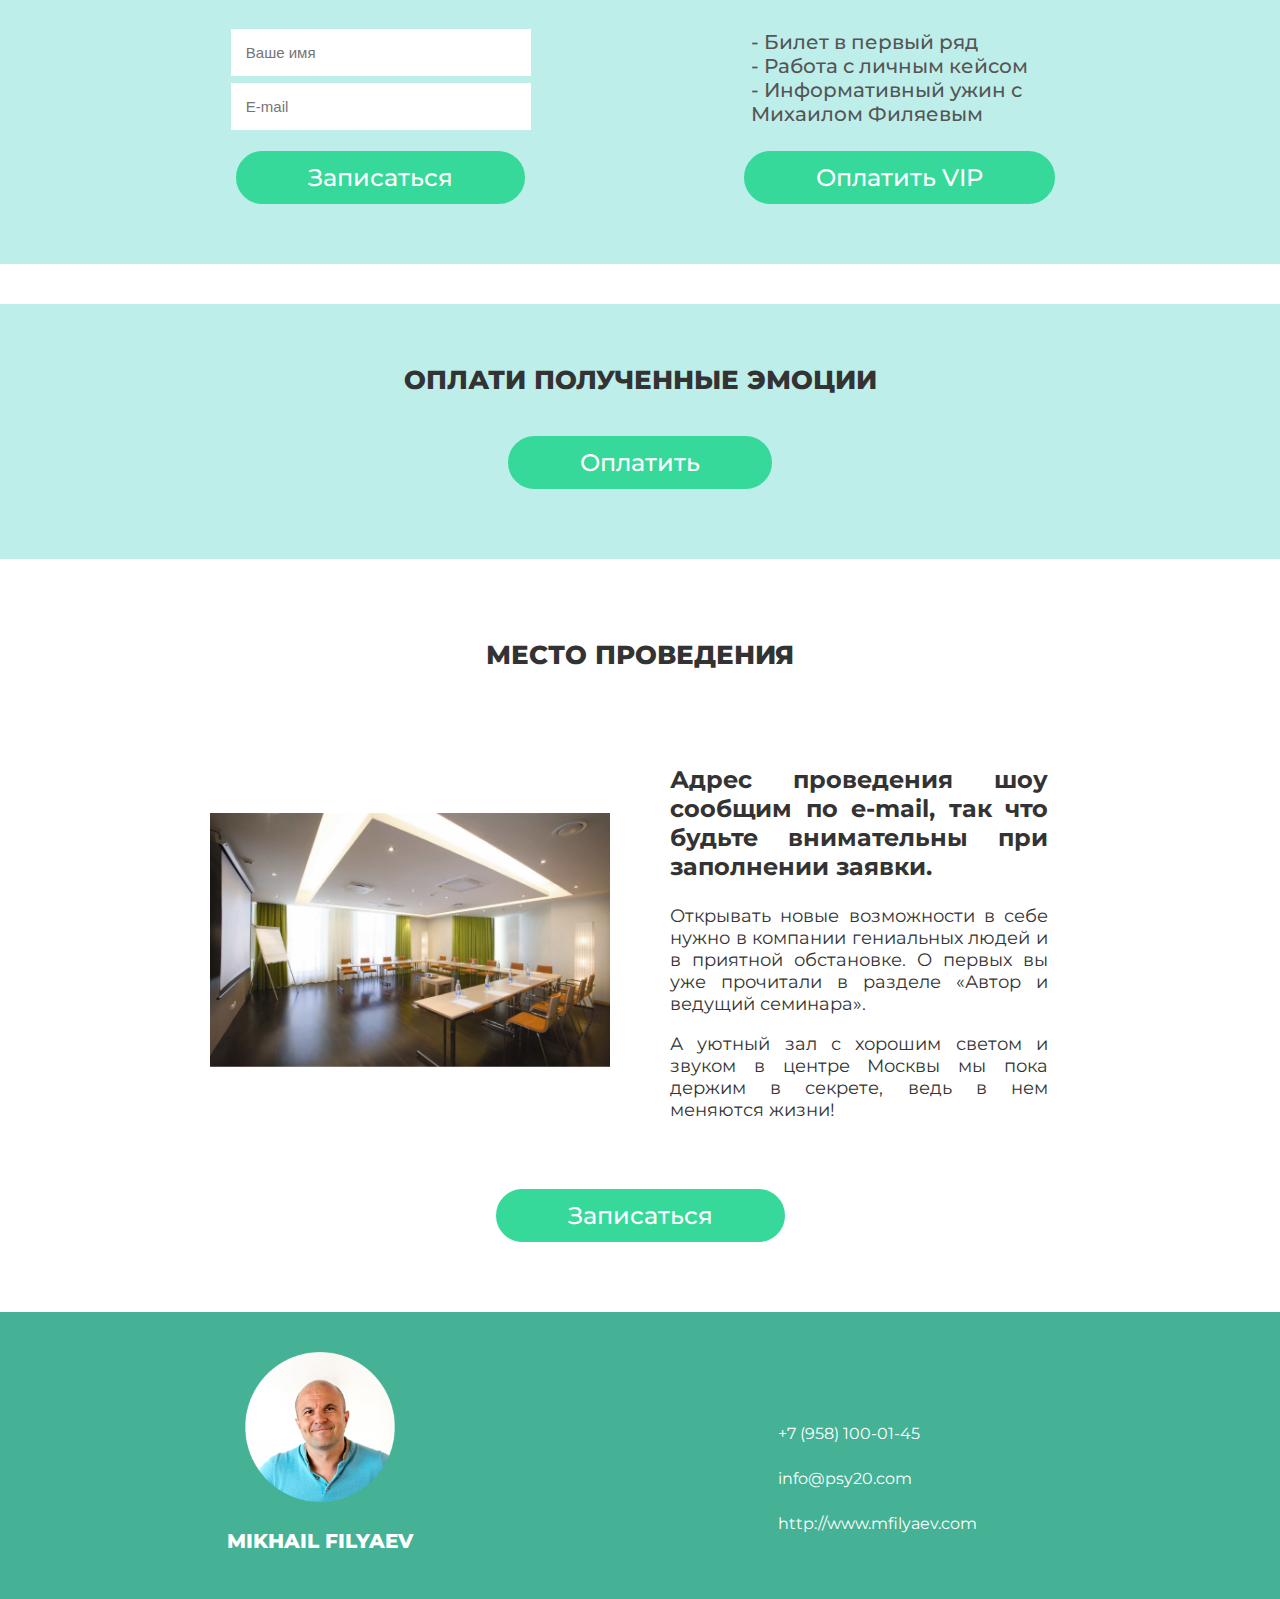
==== commit c7b29c85: "new form added" ====
--- a/index.html
+++ b/index.html
@@ -4,12 +4,12 @@
 	<meta charset="UTF-8">
 	<meta property="og:url" content="http://xn--90aadkjfeaxmgpc0b7everan.xn--p1ai/">
 	<meta property="og:type" content="website">
-	<meta name="og:title" content="БИЗНЕС. ЛЮБОВЬ. ЭМОЦИИ.">
-	<meta property="og:description" content="Тренинг-трансформация от Михаила Филяева.">
-	<meta name="name" content="БИЗНЕС. ЛЮБОВЬ. ЭМОЦИИ.">
+	<meta property="og:title" content="Сайт Михаила Филяева. БИЗНЕС. ЛЮБОВЬ. ЭМОЦИИ">
+	<meta property="og:description" content="Клинический психолог, гипнотерапевт, куратор Школы Психосоматики 2/0.">
+	<meta name="name" content="Сайт Михаила Филяева. БИЗНЕС. ЛЮБОВЬ. ЭМОЦИИ.">
 	<meta name="description" content="Тренинг-трансформация от Михаила Филяева. Измени за день то, что ограничивает тебя
 	в любви и бизнесе всю жизнь!">
-	<meta name="keywords" content="БИЗНЕС, ЛЮБОВЬ, ЭМОЦИИ, ПСИХОЛОГИЯ, ФИЛЯЕВ">
+	<meta name="keywords" content="Самопознание, личностный рост, рост личности, самосовершенствование, тони робинс, радислав гандапас, обучение, обучающий семинар, мотивация, мотивирующий тренинг, психотерапия, психотерапевтическая сессия, клиническая психология, шоу-тренинг, расстановка, расстановки по хеллингеру, системные расстановки">
   	<meta name="author" content="Михаил Филяев">
 	<title>БИЗНЕС.ЛЮБОВЬ.ЭМОЦИИ</title>
 	<link href="https://fonts.googleapis.com/css?family=Montserrat:100,100i,200,200i,300,300i,400,500,500i,600,600i,700,700i,800,800i,900,900i" rel="stylesheet">
@@ -44,7 +44,7 @@
 	</div>
 	<section class="hero-section">
 		<section>
-			<div class="header">
+			<div class="header container">
 				<div>
 					<p>8 ИЮЛЯ</p>
 					<p>МОСКВА</p>
@@ -64,7 +64,7 @@
 		</section>
 	</section>
 	<section id="about" class="what-would-you-get-section">
-		<div>
+		<div class="container">
 			<h2>ЧТО ВЫ ПОЛУЧИТЕ?</h2>
 			<ul>
 				<li><img src="gallery/icons/галочка.svg" alt=""> Если болеете — узнаете, почему и зачем.</li>
@@ -81,7 +81,7 @@
 		</div>
 	</section>
 	<section id="openyourself" class="application-section">
-		<div>
+		<div class="container">
 			<h2>Открой себя. Узнай себя. Поменяй себя легко</h2>
 			<div class="scrollbtn">
 				<a class="link-button" href="#price">Оставить заявку</a>
@@ -89,7 +89,7 @@
 		</div>
 	</section>
 	<section id="autor" class="autor-section">
-		<div>
+		<div class="container">
 			<h2>АВТОР И ВЕДУЩИЙ СЕМИНАРА</h2>
 			<h3>УДИВИТЕЛЬНЫЙ ЧЕЛОВЕК, КОТОРЫЙ ДЕЛАЕТ ИЗ СЕМИНАРОВ ШОУ</h3>
 			<p>А ещё - клинический психолог и гипнотерапевт, способный изменить жизнь человека за один день;
@@ -114,7 +114,7 @@
 		</div>
 	</section>
 	<section id="video" class="video-section">
-		<div>
+		<div class="container">
 			<h2>ВИДЕО ОБ АВТОРЕ И ТРЕНИНГАХ</h2>
 			<div>
 				<div>
@@ -142,7 +142,7 @@
 		</div>
 	</section> -->
 	<section class="program-section" id="program">
-		<div>
+		<div class="container">
 			<h2>ПРОГРАММА СЕМИНАРА</h2>
 			<div>
 				<div class="program-section__block">
@@ -205,7 +205,7 @@
 		</div>
 	</section>
 	<section class="show-section">
-		<div>	
+		<div class="container">	
 			<h2>В ЧЕМ УНИКАЛЬНОСТЬ ПРОЕКТА ?</h2>
 			<div class="flex-center-row">
 				<div>
@@ -241,7 +241,7 @@
 		</div>
 	</section>
 	<section class="slider-section">
-		<div>
+		<div class="container">
 			<h2>КАК ПРОХОДЯТ НАШИ МЕРОПРИЯТИЯ</h2>
 			<div class="slider-block">
 			  	<div class="slide-1"></div>
@@ -258,13 +258,13 @@
 		</div>
 	</section>
 	<section id="price" class="price-section">
-		<div>
+		<div class="container">
 			<h2>СТОИМОСТЬ УЧАСТИЯ</h2>
 			<div class="flex-center-row">
 				<div>
 					<h3><span>СТАНДАРТ</span></h3>
-					<h3>4 000 P</h3>
-					<h4>6 000 P</h4>
+					<h3>БЕСПЛАТНО</h3>
+					<!-- <h4>6 000 P</h4> -->
 					<ul>
 						<li><img src="gallery/icons/галочка2.svg" alt=""></i>Инсайты, новые возможности в себе</li>
 						<li><img src="gallery/icons/галочка2.svg" alt=""></i>Осознание: "Почему у меня все так, а не иначе"</li>
@@ -273,14 +273,14 @@
 						<li class="unactive"><img src="gallery/icons/крестик.svg" alt="">Разбор конкретного запроса</li>
 						<li class="unactive"><img src="gallery/icons/крестик.svg" alt="">Ужин в компании Михаила Филяева и других гениальных людей</li>
 					</ul>
-					<div class="button-div">
+					<!-- <div class="button-div">
 						<a class="link-button" href="http://mfilyaev.com/payment.html">Оплатить</a>
-					</div>
+					</div> -->
 				</div>
 				<div>
 					<h3><span>VIP</span></h3>
 					<h3>20 000 P</h3>
-					<p>всего 5 мест</p>
+					<!-- <p>всего 5 мест</p> -->
 					<ul>
 						<li><img src="gallery/icons/галочка2.svg" alt="">Инсайты, новые возможности в себе</li>
 						<li><img src="gallery/icons/галочка2.svg" alt="">Осознание: "Почему у меня все так, а не иначе"</li>
@@ -289,18 +289,52 @@
 						<li><img src="gallery/icons/галочка2.svg" alt="">Разбор конкретного запроса</li>
 						<li><img src="gallery/icons/галочка2.svg" alt="">Ужин в компании Михаила Филяева и других гениальных людей</li>
 					</ul>
+					<!-- <div class="button-div">
+						Раскомментируйте нужную кнопку
+						<a class="link-button" href="http://mfilyaev.com/payment.html">Оплатить</a>
+						<a class="link-button link-button-unactive">Оплатить</a>
+					</div> -->
+				</div>
+			</div>
+			<!-- <p>В назначении платежа укажите "8 июля". <br> Квитанция, которая придёт на почту, является вашим билетом!</p> -->
+		</div>
+	</section>
+	<section class="event-registration-block">
+		<h2>ЗАРЕГИСТРИРОВАТЬСЯ НА МЕРОПРИЯТИЕ</h2>
+		<div class="event-payments">
+			<div class="payments-block container">
+				<div class="payment-cell">
+					<h3>ПОСЕТИ МЕРОПРИЯТИЕ БЕСПЛАТНО -<br>ПЛАТИ ТОЛЬКО ЗА ПОЛУЧЕННЫЕ ЭМОЦИИ!</h3>
+					<form action="" method="POST">
+						<input type="text" name="name" placeholder="Ваше имя">
+						<input type="text" type="email" name="email" placeholder="E-mail">
+						<button class="link-button" type="submit" name="submit" class="button">Записаться</button>
+					</form>
+				</div>
+				<div class="payment-cell">
+					<h3>НУЖЕН ИНДИВИДУАЛЬНЫЙ ПОДХОД?<br>ПОКУПАЙ VIP-УЧАСТИЕ  ПОЛУЧИ:</h3>
+					<ul>
+						<li>- Билет в первый ряд</li>
+						<li>- Работа с личным кейсом</li>
+						<li>- Информативный ужин с <br> Михаилом Филяевым</li>
+					</ul>
 					<div class="button-div">
-						<!-- Раскомментируйте нужную кнопку -->
-						<a class="link-button" href="http://mfilyaev.com/payment.html">Оплатить</a>
-						<!-- <a class="link-button link-button-unactive">Оплатить</a> -->
+						<a class="link-button" href="http://mfilyaev.com/payment.html">Оплатить VIP</a>
 					</div>
 				</div>
 			</div>
-			<p>В назначении платежа укажите "8 июля". <br> Квитанция, которая придёт на почту, является вашим билетом!</p>
+		</div>
+	</section>
+	<section class="pay-for-emotions-block">
+		<div class="container">
+			<h2>ОПЛАТИ ПОЛУЧЕННЫЕ ЭМОЦИИ</h2>
+			<div class="button-div">
+				<a class="link-button" href="http://mfilyaev.com/payment.html">Оплатить</a>
+			</div>
 		</div>
 	</section>
 	<section class="place-section">
-		<div>
+		<div class="container">
 			<h2>МЕСТО ПРОВЕДЕНИЯ</h2>
 			<div class="flex-center-row">
 				<div>
--- a/style/style.css
+++ b/style/style.css
@@ -20,7 +20,7 @@
 .fa-phone {
 	transform: rotate(90deg);
 }
-section > div{
+.container{
 	padding: 60px 0;
 	margin: 0 100px;
 }
@@ -525,6 +525,79 @@
 .link-button-unactive:hover {
 	box-shadow: none;
 	cursor: default;
+}
+/*-------------------------------------------------------------------- СЕКЦИЯ "ЗАРЕГИСТРИРОВАТЬСЯ НА МЕРОПРИЯТИЕ"*/
+.event-registration-block h2 {
+	margin-top: 100px;
+    font-weight: 800;
+    font-size: 26px;
+    margin-bottom: 60px;
+}
+.event-payments{
+	width: 100%;
+	background: #bdeee9;
+}
+.payments-block {
+	display: flex;
+	justify-content: center;
+	align-items: center;
+	box-sizing: border-box;
+	/*width: 100px;
+	height: 100%;*/
+	/*background: lightgray;*/
+}
+.payment-cell {
+	/*height: 250px;*/
+	width: 48%;
+}
+.payment-cell ul {
+	width: 65%;
+    margin: 0 auto;
+    list-style-type: none;
+}
+.payment-cell ul li{
+	font-family: Montserrat;
+	color:  #555555;
+	font-size: 20px;
+	font-weight: 500;
+	text-align: justify;
+}
+.payment-cell h3 {
+	margin-top: 0;
+	margin-bottom: 35px;
+}
+.payment-cell form  {
+	display: flex;
+    flex-direction: column;
+    justify-content: center;
+    align-items: center;
+}
+.payment-cell form input {
+	width: 270px;
+	font-size: 15px;
+	padding: 15px;
+	margin-bottom: 6.5px;
+	border: none;
+}
+.payment-cell form button {
+	margin-top: 15px;
+	border-radius: 50px;
+	outline: none;
+}
+.payment-cell .button-div {
+	margin-top: 25px;
+	margin-bottom: 0;
+}
+
+
+.pay-for-emotions-block{
+	width: 100%;
+	background: #bdeee9;
+	margin-top: 40px;
+}
+.pay-for-emotions-block h2 {
+	margin-top: 0;
+	margin-bottom: 10px;
 }
 /*-------------------------------------------------------------------- СЕКЦИЯ "МЕСТО"*/
 .place-section > div > div > div {
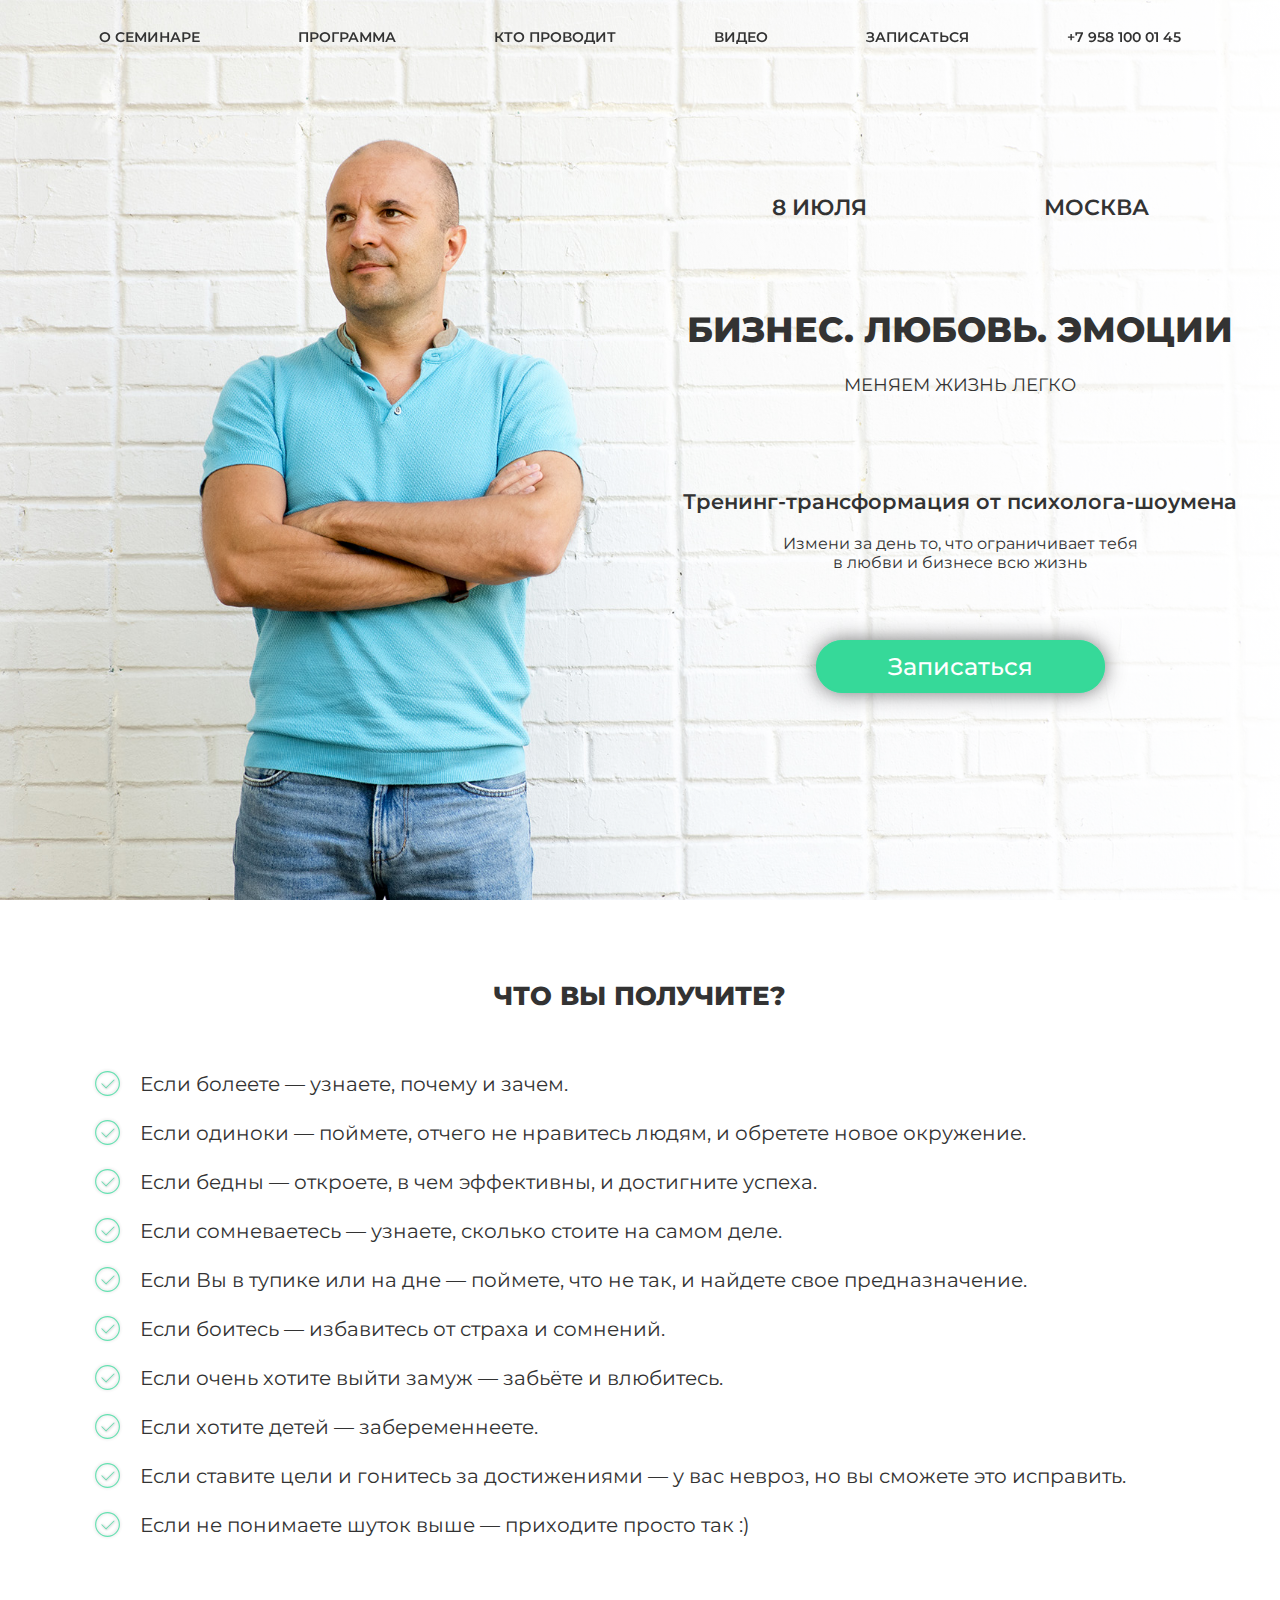
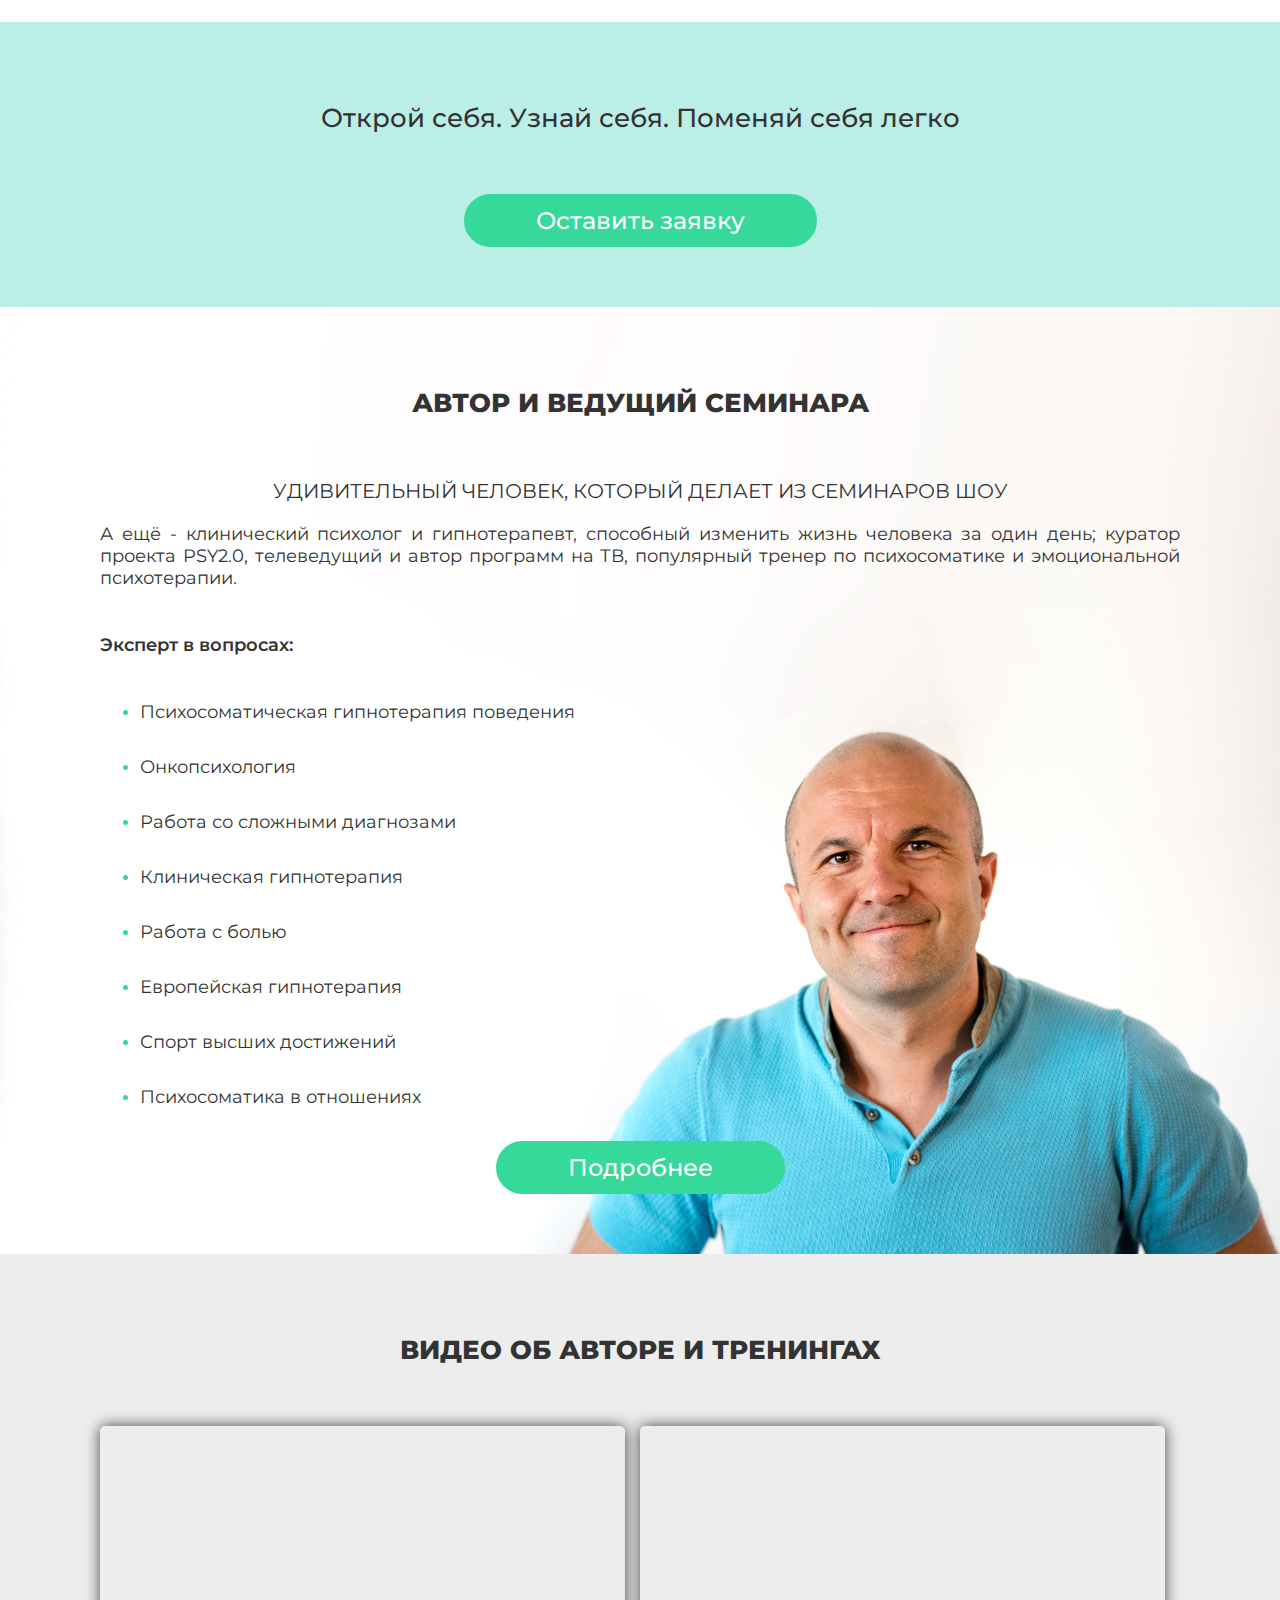
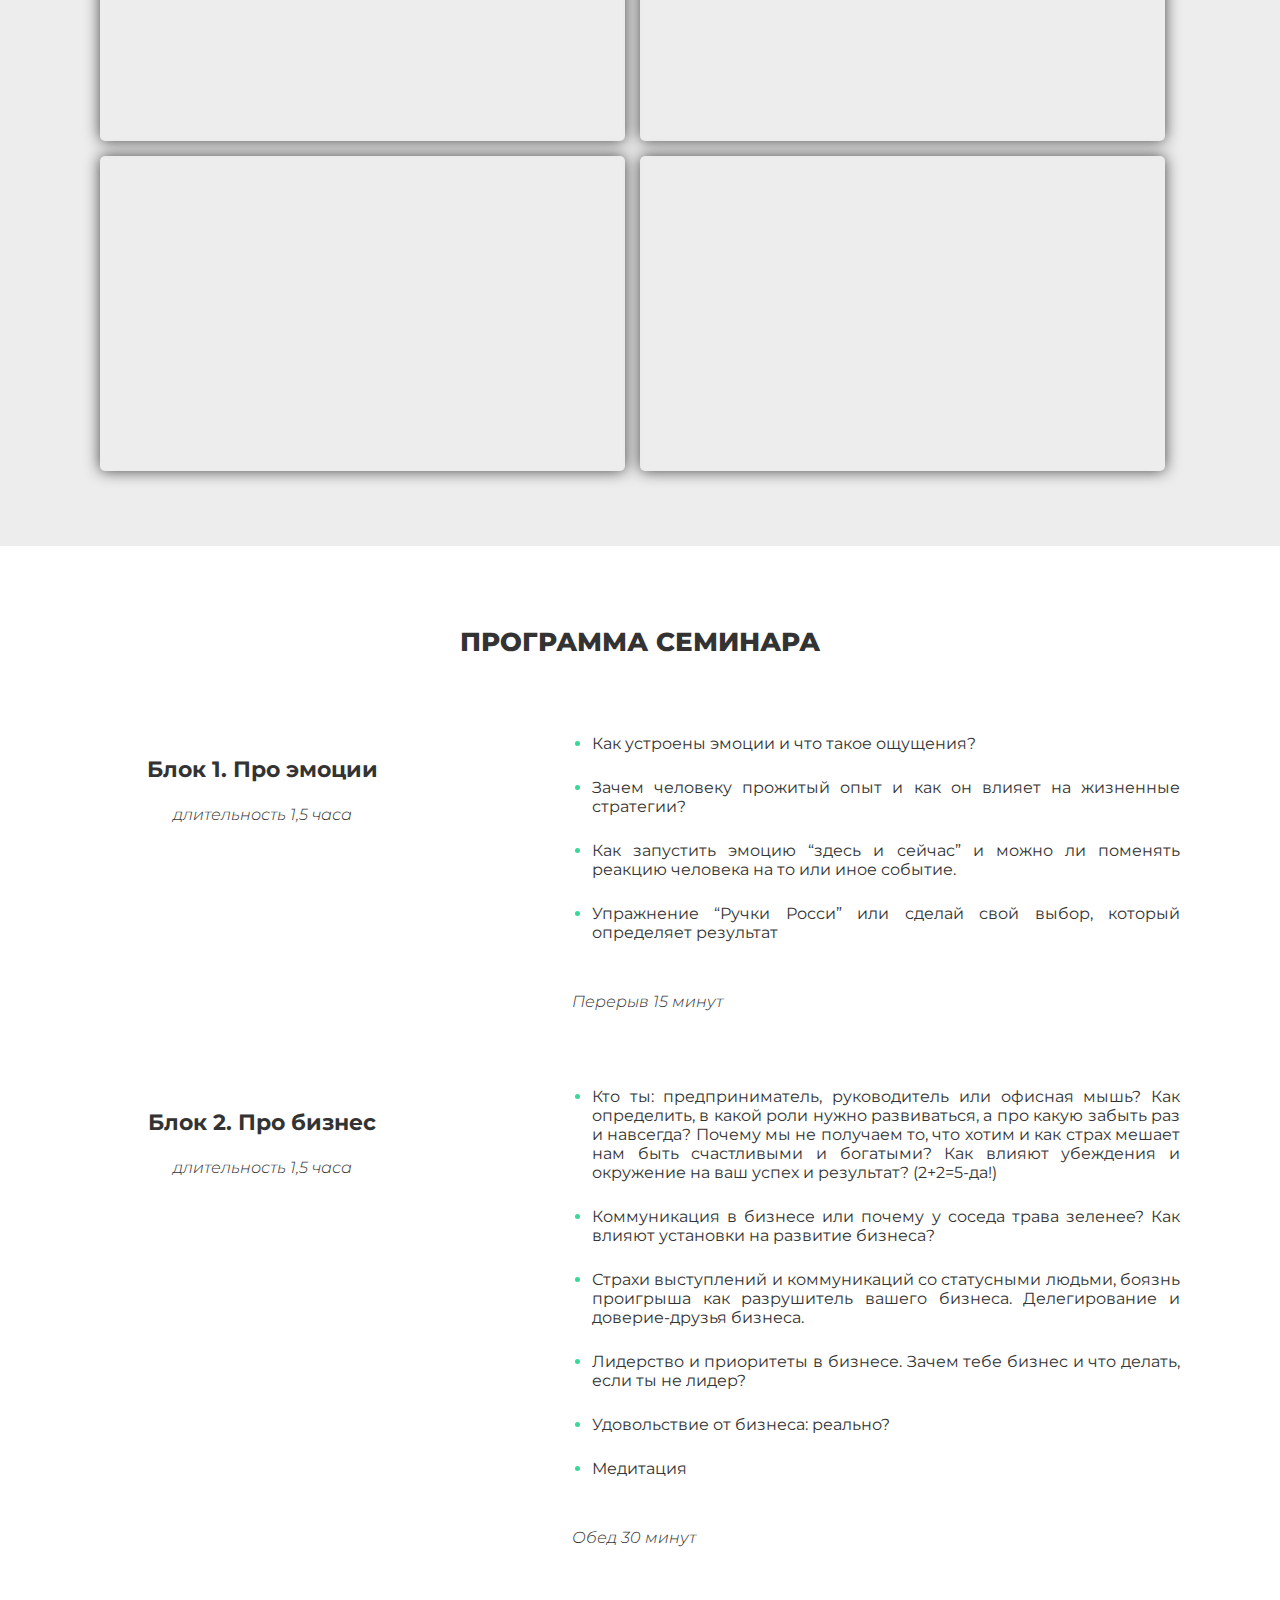
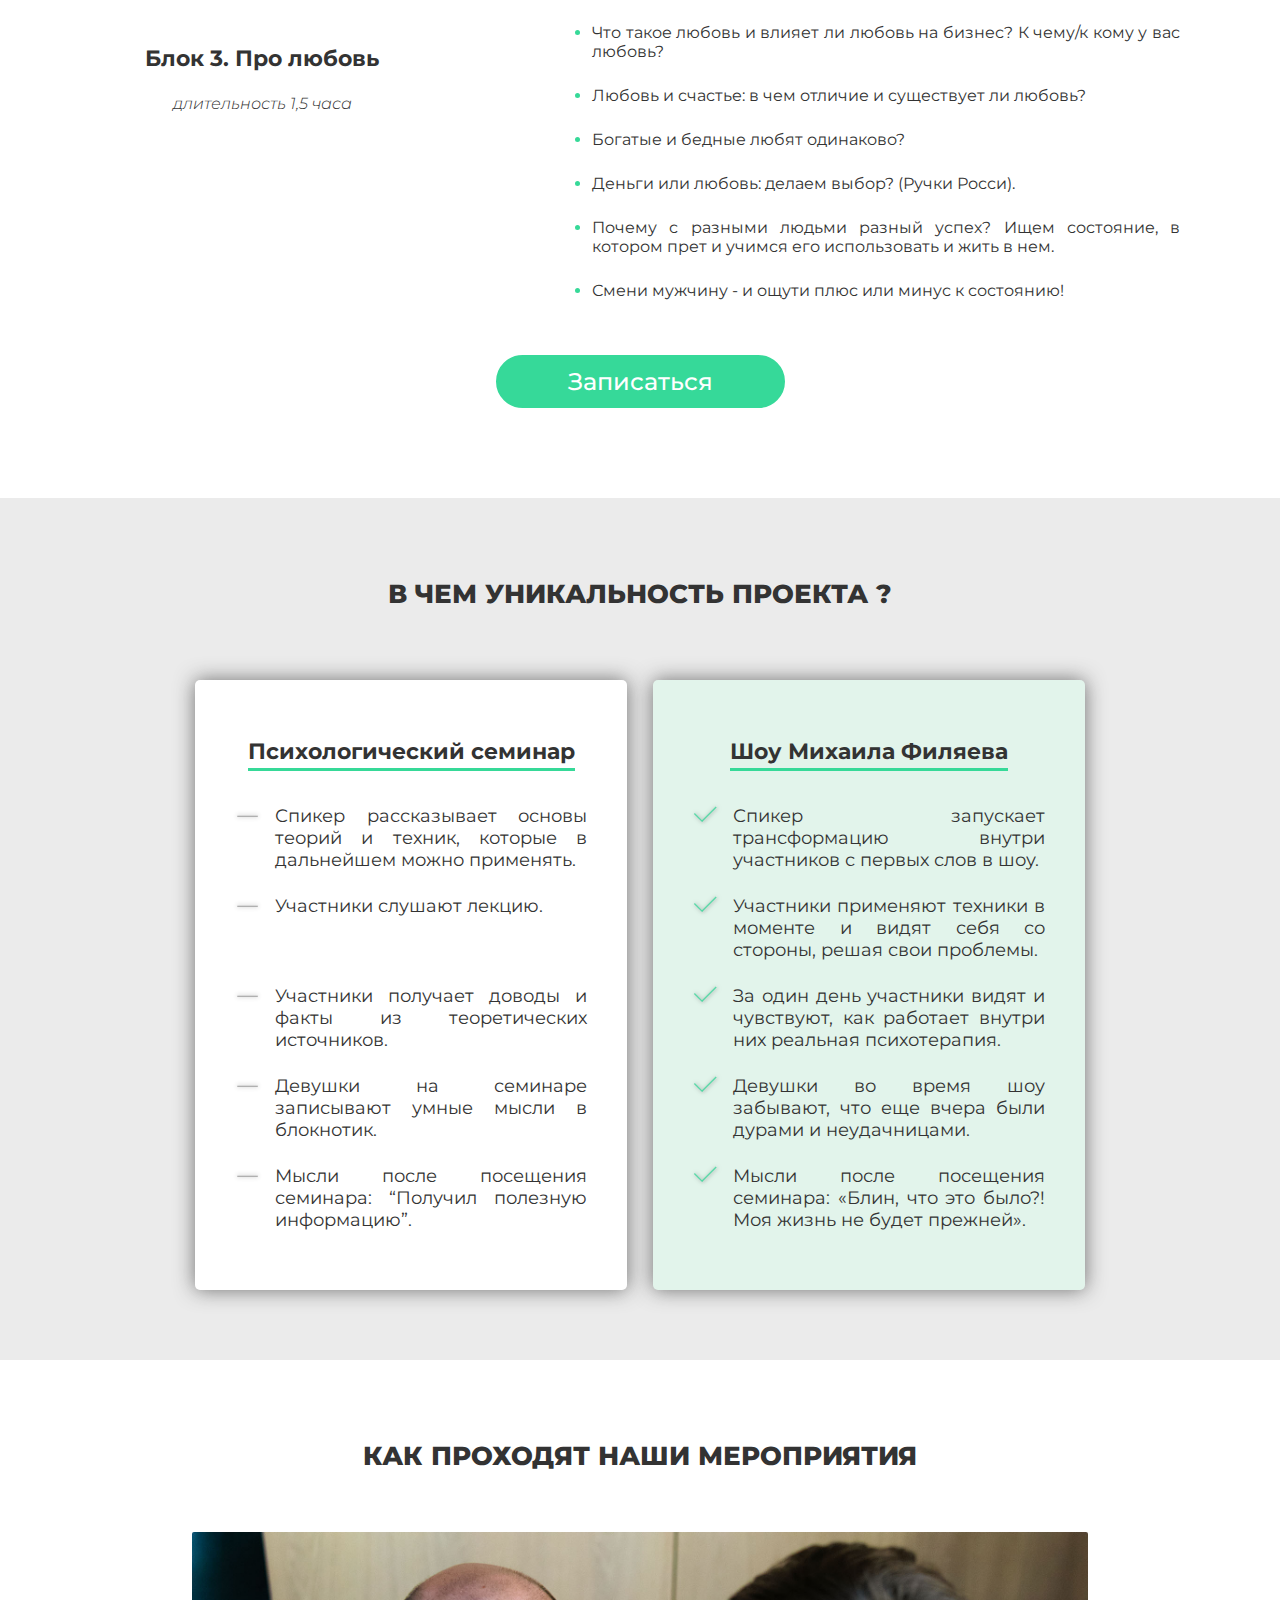
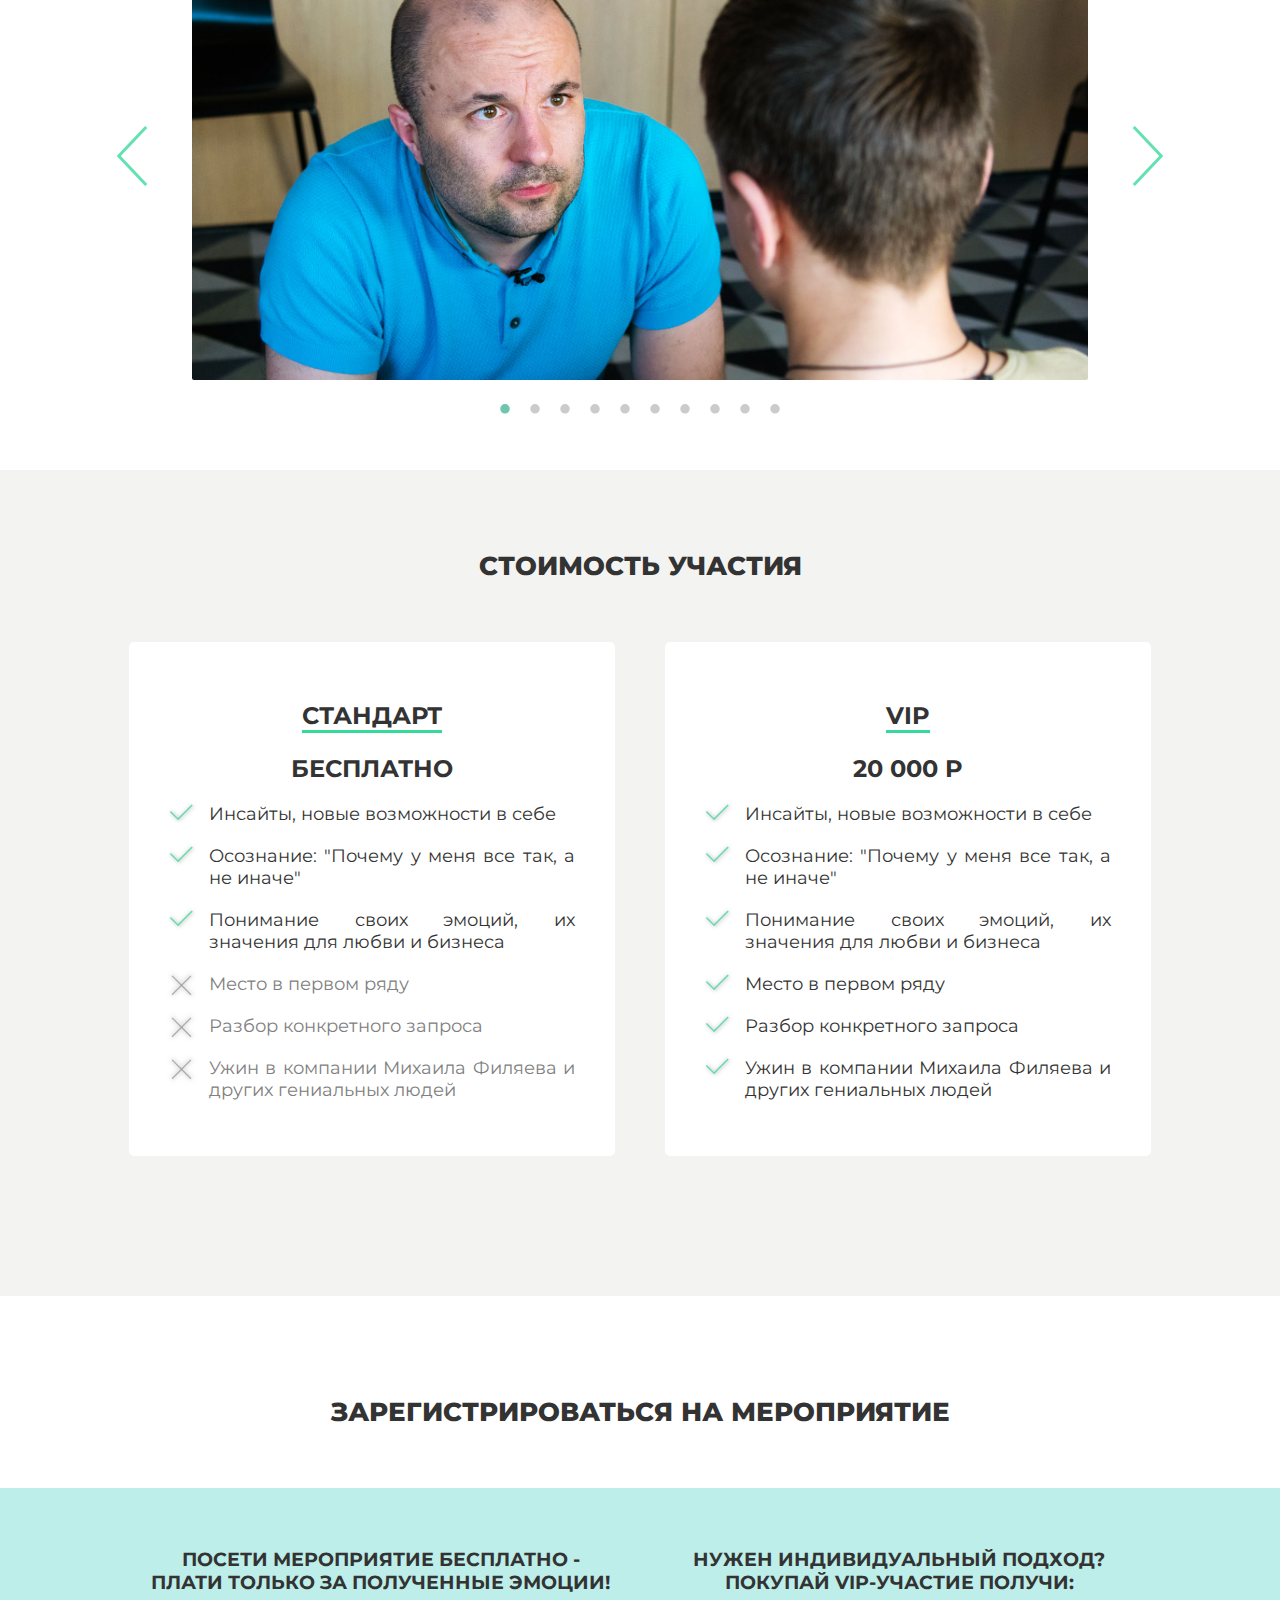
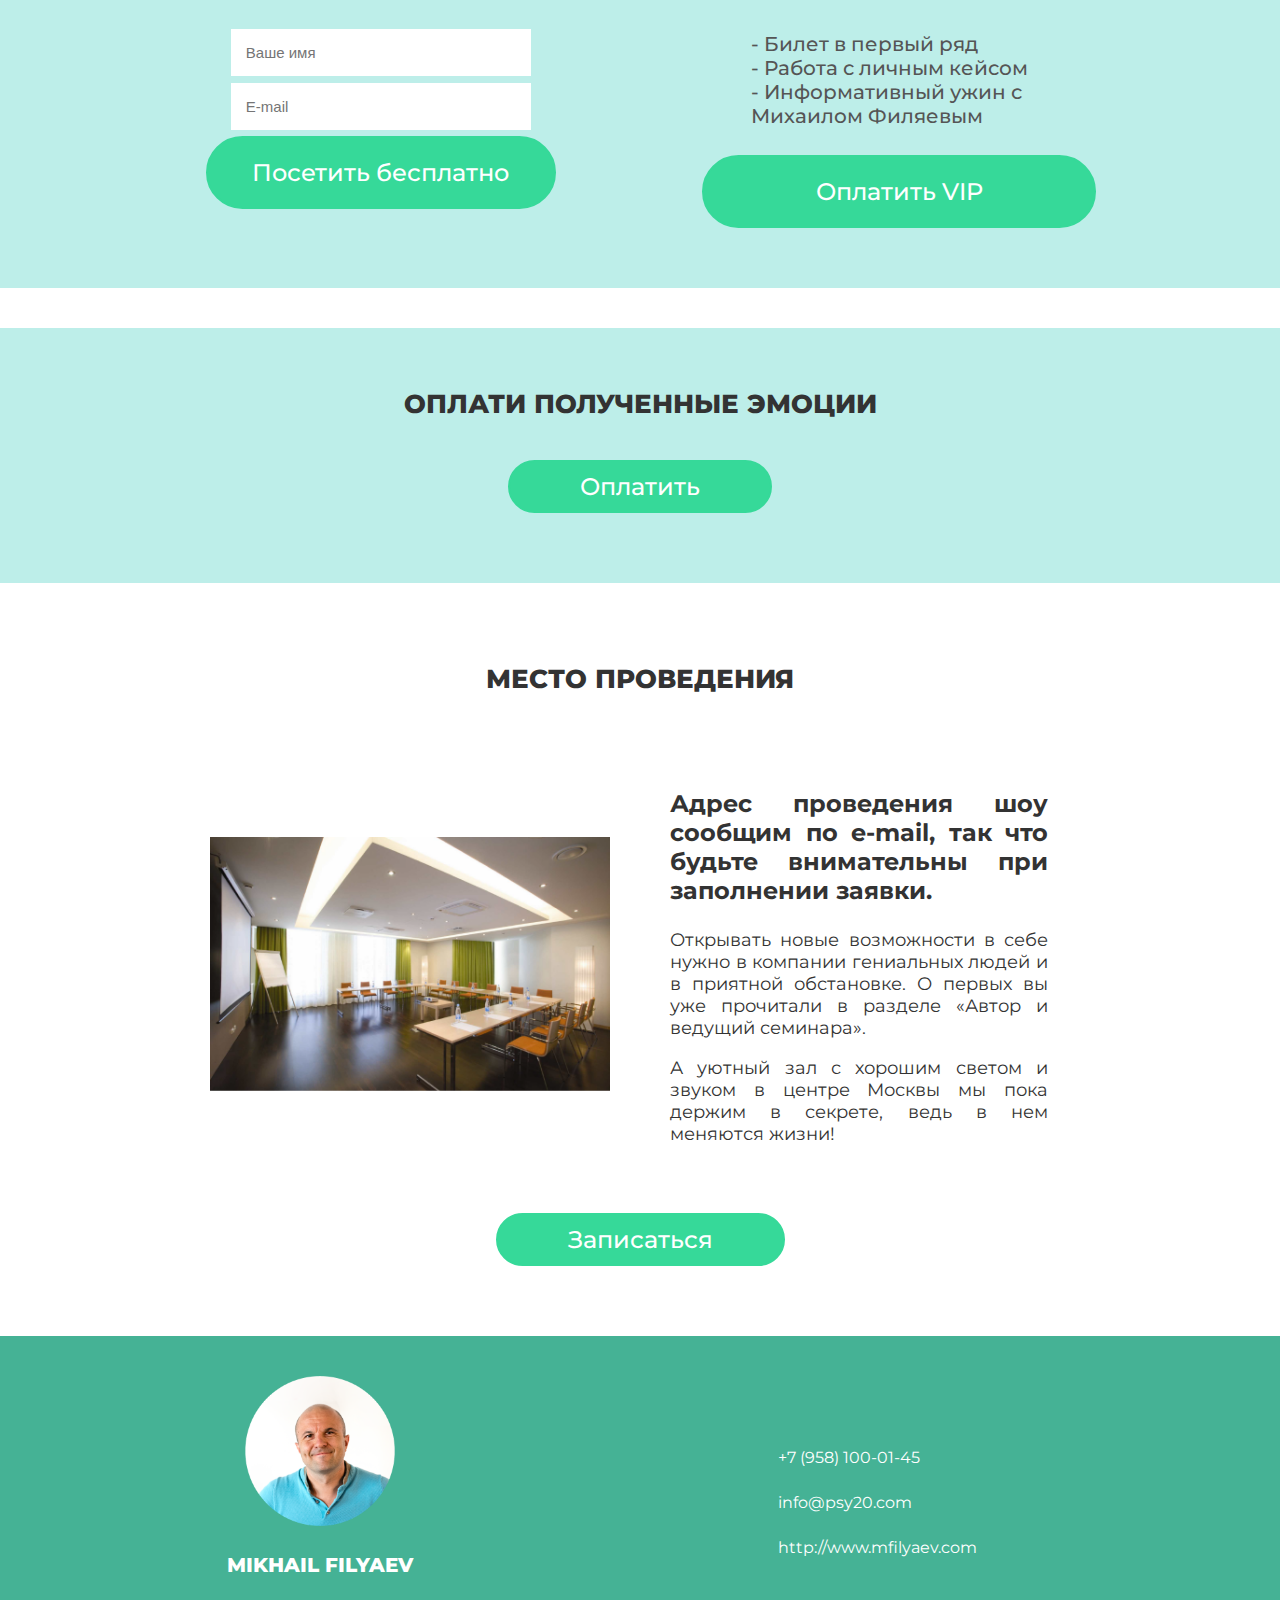
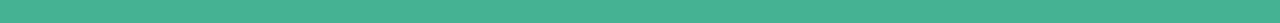
==== commit 2aba1e41: "fix1.5" ====
--- a/index.html
+++ b/index.html
@@ -308,7 +308,7 @@
 					<form action="" method="POST">
 						<input type="text" name="name" placeholder="Ваше имя">
 						<input type="text" type="email" name="email" placeholder="E-mail">
-						<button class="link-button" type="submit" name="submit" class="button">Записаться</button>
+						<button class="link-button payment-btns" type="submit" name="submit" class="button">Посетить бесплатно</button>
 					</form>
 				</div>
 				<div class="payment-cell">
@@ -319,7 +319,7 @@
 						<li>- Информативный ужин с <br> Михаилом Филяевым</li>
 					</ul>
 					<div class="button-div">
-						<a class="link-button" href="http://mfilyaev.com/payment.html">Оплатить VIP</a>
+						<a class="link-button payment-btns" href="http://mfilyaev.com/payment.html">Оплатить VIP</a>
 					</div>
 				</div>
 			</div>
--- a/style/style.css
+++ b/style/style.css
@@ -547,8 +547,13 @@
 	/*background: lightgray;*/
 }
 .payment-cell {
-	/*height: 250px;*/
+	height: 280px;
 	width: 48%;
+}
+.payment-cell:last-child{
+    display: flex;
+    flex-direction: column;
+    justify-content: space-between;
 }
 .payment-cell ul {
 	width: 65%;
@@ -588,6 +593,12 @@
 	margin-top: 25px;
 	margin-bottom: 0;
 }
+.payment-btns {
+    margin: 0 !important;
+    padding: 20px !important;
+    width: 350px !important;
+    text-align: center !important;
+}
 
 
 .pay-for-emotions-block{
@@ -675,196 +686,206 @@
 	.show-section > div > div > div{
 	    width: 50%;
 	}
-	@media only screen and (max-width: 1024px) {
-		.menu{
-			display: none;
+	@media (max-width: 1090px) {
+		.payments-block {
+			flex-direction: column;
 		}
-		.mobMenu {
-			display: block;
-			position: fixed;
-			z-index: 1000;
-			transition: .5s;
-			width: 100%;
+		.payment-cell {
+		    height: none; 
+		    width: 60%;
+		    margin-bottom: 20px;
 		}
-		.mobMenu > div {
-			display: flex;
-			flex-direction: row;
-			justify-content: space-between;
-			align-items: center;
-		}
-		.hero-section {
-		    background-image: url(../gallery/DSC_9333.jpg); 
-		    background-repeat: no-repeat;
-		    background-size: cover;
-		}
-		.hero-section > section {
-			justify-content: center;
-		    background: linear-gradient(to bottom, #ffffff00 22%, #ffffff);
-		}
-		.header{
-			margin: 0;
-			padding: 100px 0 60px;
-		}
-		.header > div:first-child {
-		    justify-content: space-between;
-		}
-		.header > div:nth-child(2) {
-		    margin: 7vh 0 1vh;
-		}
-		.header > div h1{
-			font-size: 40px;
-		}
-		.header > div h3{
-			font-size: 26px;
-		}
-		.link-button {
-		    padding: 20px 100px;
-		    margin: 5px 0 5px;
-		}
-		.what-would-you-get-section li img {
-		    width: 40px;
-		    position: absolute;
-		    top: -10px;
-		    left: -2.5em;
-		}
-		.program-section h2 {
-			margin-bottom: 80px;
-		}
-		.program-section > div > div {
-			display: block;
-		    margin: 0 0 160px 0;
-		}
-		.program-section > div > div:hover h3 {
-			border-bottom: 2px solid #36d99800;
-		} 
-		.program-section__block {
-		     margin-right: 0; 
-		}
-		.program-section__list {
-		    width: 95%;
-		}
-		.program-section__list p {
-			text-align: center;
-		}
-		.program-section__block p {
-			font-size: 12px;
-		}
-		.program-section__list p {
-			font-size: 18px;
-		}
-		.flex-center-row {
-		    flex-direction: column;
-		}
-		.show-section > div > div > div {
-		    width: 80%;
-		}
-		.show-section > div > div > div > ul li {
-			height: auto;
-		}
-		.price-section .flex-center-row > div {
-		    margin: 0 25px 25px;
-		    width: 80%;
-		}
-		.place-section > div > div > div {
-		    width: 80%;
-		    margin: 10px 30px;
-		}
-		footer {
-		    flex-direction: column;
-		}
-		footer > div:first-child {
-		}
-		footer > div:last-child > div:first-child {
-			margin: auto;
-			margin-bottom: 50px;
-		}
-		footer > div:last-child > div:first-child i {
-			font-size: 60px;
-		}
-		footer > div {
-		    width: 60%;
-		}
-		footer > div:last-child > div a {
-			margin: auto;
-			font-size: 40px;
-		}
-		footer > div > div i {
-		    font-size: 40px;
-		    margin-right: 10px;
-		    padding: 10px;
-		}
-		@media (max-width: 991px) {
+		@media only screen and (max-width: 1024px) {
+			.menu{
+				display: none;
+			}
+			.mobMenu {
+				display: block;
+				position: fixed;
+				z-index: 1000;
+				transition: .5s;
+				width: 100%;
+			}
+			.mobMenu > div {
+				display: flex;
+				flex-direction: row;
+				justify-content: space-between;
+				align-items: center;
+			}
+			.hero-section {
+			    background-image: url(../gallery/DSC_9333.jpg); 
+			    background-repeat: no-repeat;
+			    background-size: cover;
+			}
+			.hero-section > section {
+				justify-content: center;
+			    background: linear-gradient(to bottom, #ffffff00 22%, #ffffff);
+			}
+			.header{
+				margin: 0;
+				padding: 100px 0 60px;
+			}
+			.header > div:first-child {
+			    justify-content: space-between;
+			}
+			.header > div:nth-child(2) {
+			    margin: 7vh 0 1vh;
+			}
+			.header > div h1{
+				font-size: 40px;
+			}
+			.header > div h3{
+				font-size: 26px;
+			}
+			.link-button {
+			    padding: 20px 100px;
+			    margin: 5px 0 5px;
+			}
+			.what-would-you-get-section li img {
+			    width: 40px;
+			    position: absolute;
+			    top: -10px;
+			    left: -2.5em;
+			}
+			.program-section h2 {
+				margin-bottom: 80px;
+			}
+			.program-section > div > div {
+				display: block;
+			    margin: 0 0 160px 0;
+			}
+			.program-section > div > div:hover h3 {
+				border-bottom: 2px solid #36d99800;
+			} 
+			.program-section__block {
+			     margin-right: 0; 
+			}
+			.program-section__list {
+			    width: 95%;
+			}
+			.program-section__list p {
+				text-align: center;
+			}
+			.program-section__block p {
+				font-size: 12px;
+			}
+			.program-section__list p {
+				font-size: 18px;
+			}
+			.flex-center-row {
+			    flex-direction: column;
+			}
+			.show-section > div > div > div {
+			    width: 80%;
+			}
+			.show-section > div > div > div > ul li {
+				height: auto;
+			}
+			.price-section .flex-center-row > div {
+			    margin: 0 25px 25px;
+			    width: 80%;
+			}
+			.place-section > div > div > div {
+			    width: 80%;
+			    margin: 10px 30px;
+			}
+			footer {
+			    flex-direction: column;
+			}
+			footer > div:first-child {
+			}
+			footer > div:last-child > div:first-child {
+				margin: auto;
+				margin-bottom: 50px;
+			}
+			footer > div:last-child > div:first-child i {
+				font-size: 60px;
+			}
 			footer > div {
-			    width: 70%;
-			}
-			@media (max-width: 853px) {
-				.autor-section {
-				    background-position: 70% 70%;
+			    width: 60%;
+			}
+			footer > div:last-child > div a {
+				margin: auto;
+				font-size: 40px;
+			}
+			footer > div > div i {
+			    font-size: 40px;
+			    margin-right: 10px;
+			    padding: 10px;
+			}
+			@media (max-width: 991px) {
+				footer > div {
+				    width: 70%;
 				}
-				footer > div {
-				    width: 90%;
-				}
-				@media (max-width: 683px) {
-					section > div {
-					    margin: 0 10px;
+				@media (max-width: 853px) {
+					.autor-section {
+					    background-position: 70% 70%;
 					}
-					.slider-block {
-					    width: 100vw;
+					footer > div {
+					    width: 90%;
 					}
-					.slider-block  > div > div {
-						height: 50vw;
-					}
-					.video-section > div > div > div {
-					    display: flex;
-					    flex-direction: column;
-					    justify-content: center;
-					    align-items: center;
-					}
-					@media (max-width: 655px) {
-						.slider-section > div {
+					@media (max-width: 683px) {
+						section > div {
+						    margin: 0 10px;
+						}
+						.slider-block {
+						    width: 100vw;
+						}
+						.slider-block  > div > div {
+							height: 50vw;
+						}
+						.video-section > div > div > div {
 						    display: flex;
 						    flex-direction: column;
 						    justify-content: center;
 						    align-items: center;
 						}
-						footer > div:last-child > div a {
-							font-size: 30px;
-						}
-						@media (max-width: 540px) {
-							.autor-section ul {
-							    width: 90%;
-							}
-							h2 {
-							    font-size: 20px;
-							}
-							.show-section > div > div > div {
-							    width: 95%;
-							}
-							.price-section .flex-center-row > div {
-							    width: 95%;
+						@media (max-width: 655px) {
+							.slider-section > div {
+							    display: flex;
+							    flex-direction: column;
+							    justify-content: center;
+							    align-items: center;
 							}
 							footer > div:last-child > div a {
-							    font-size: 20px;
+								font-size: 30px;
 							}
-							@media (max-width: 490px) {
-								.mobMenu > div > div {
+							@media (max-width: 540px) {
+								.autor-section ul {
+								    width: 90%;
+								}
+								h2 {
 								    font-size: 20px;
 								}
-								@media (max-width: 400px) {
-									.link-button{
-										font-size: 18px;
+								.show-section > div > div > div {
+								    width: 95%;
+								}
+								.price-section .flex-center-row > div {
+								    width: 95%;
+								}
+								footer > div:last-child > div a {
+								    font-size: 20px;
+								}
+								@media (max-width: 490px) {
+									.mobMenu > div > div {
+									    font-size: 20px;
 									}
-									.show-section > div > div > div > ul li {
-									    height: 100px;
-									}
-									.place-section img {
-									    width: 290px;
-									}
-									.place-section h3 {
-									    font-size: 18px;
-									}
-									footer > div:last-child > div:first-child i {
-									    font-size: 40px;
+									@media (max-width: 400px) {
+										.link-button{
+											font-size: 18px;
+										}
+										.show-section > div > div > div > ul li {
+										    height: 100px;
+										}
+										.place-section img {
+										    width: 290px;
+										}
+										.place-section h3 {
+										    font-size: 18px;
+										}
+										footer > div:last-child > div:first-child i {
+										    font-size: 40px;
+										}
 									}
 								}
 							}
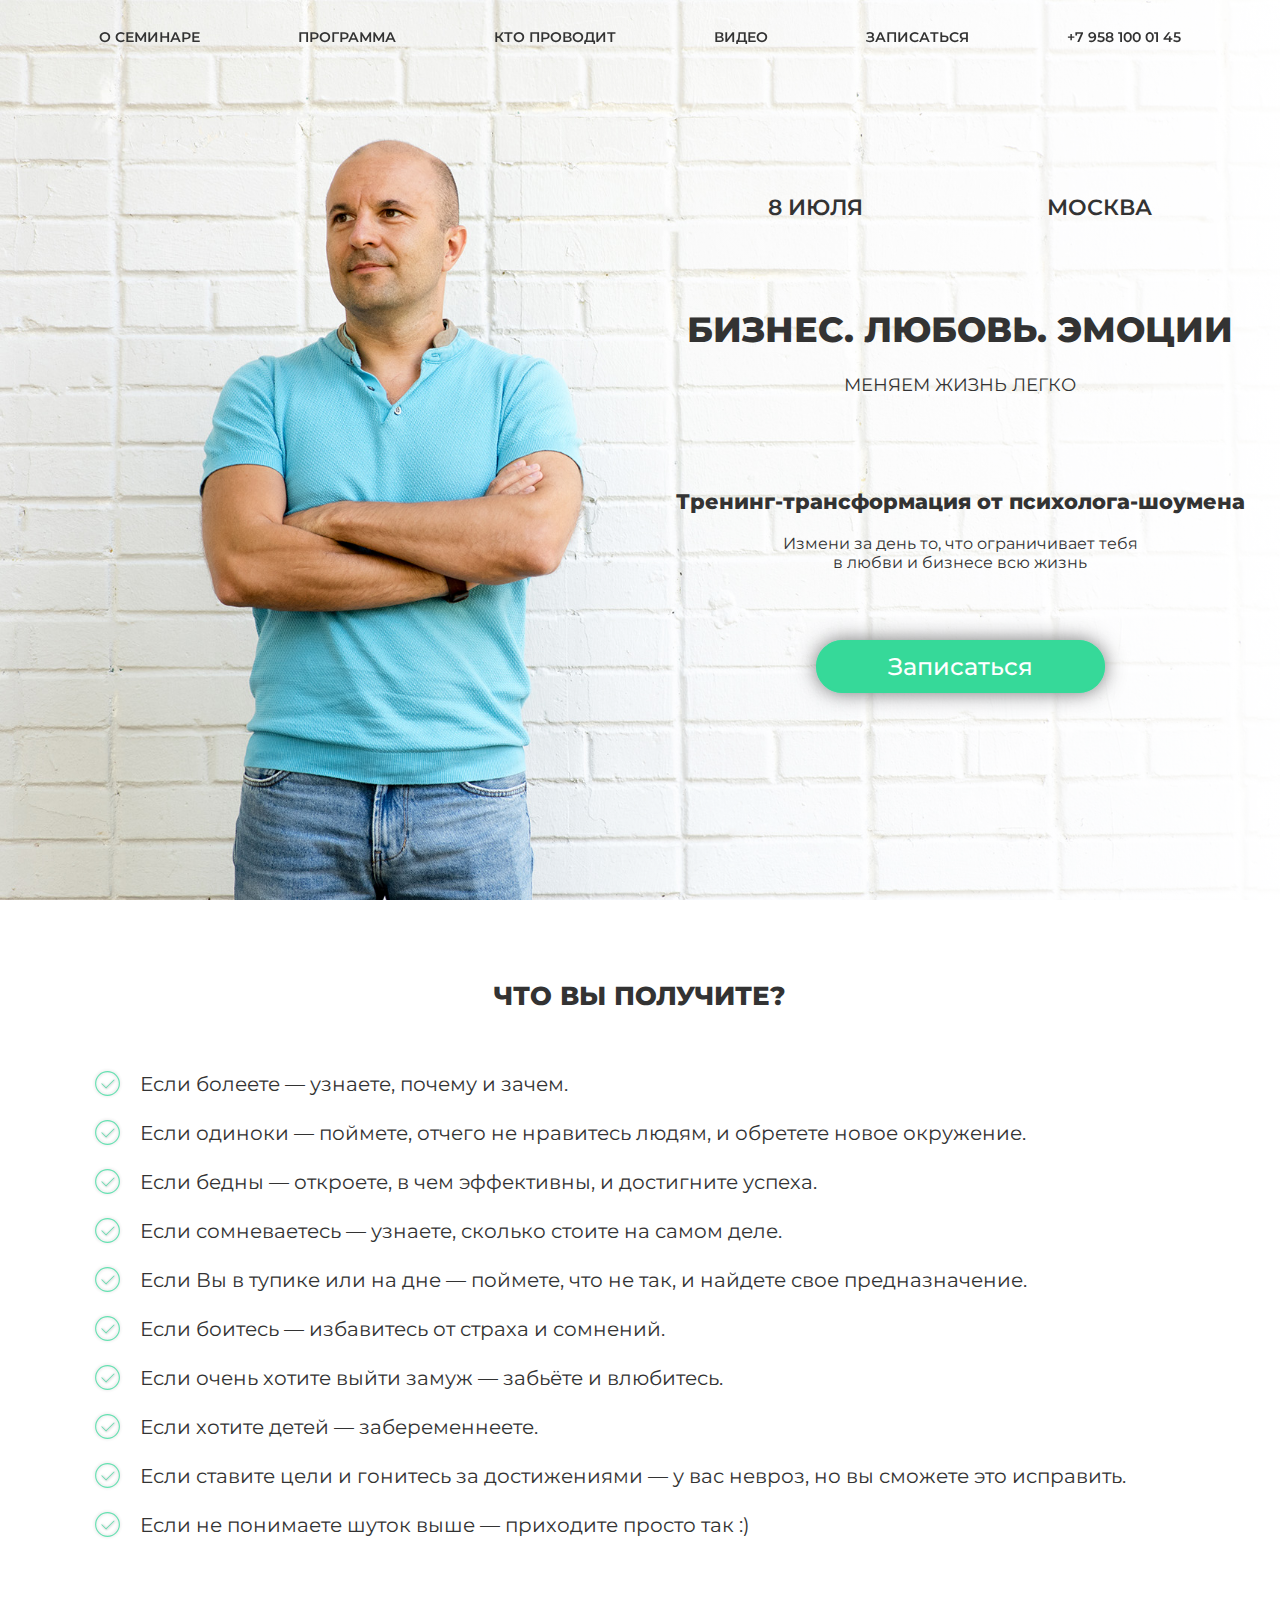
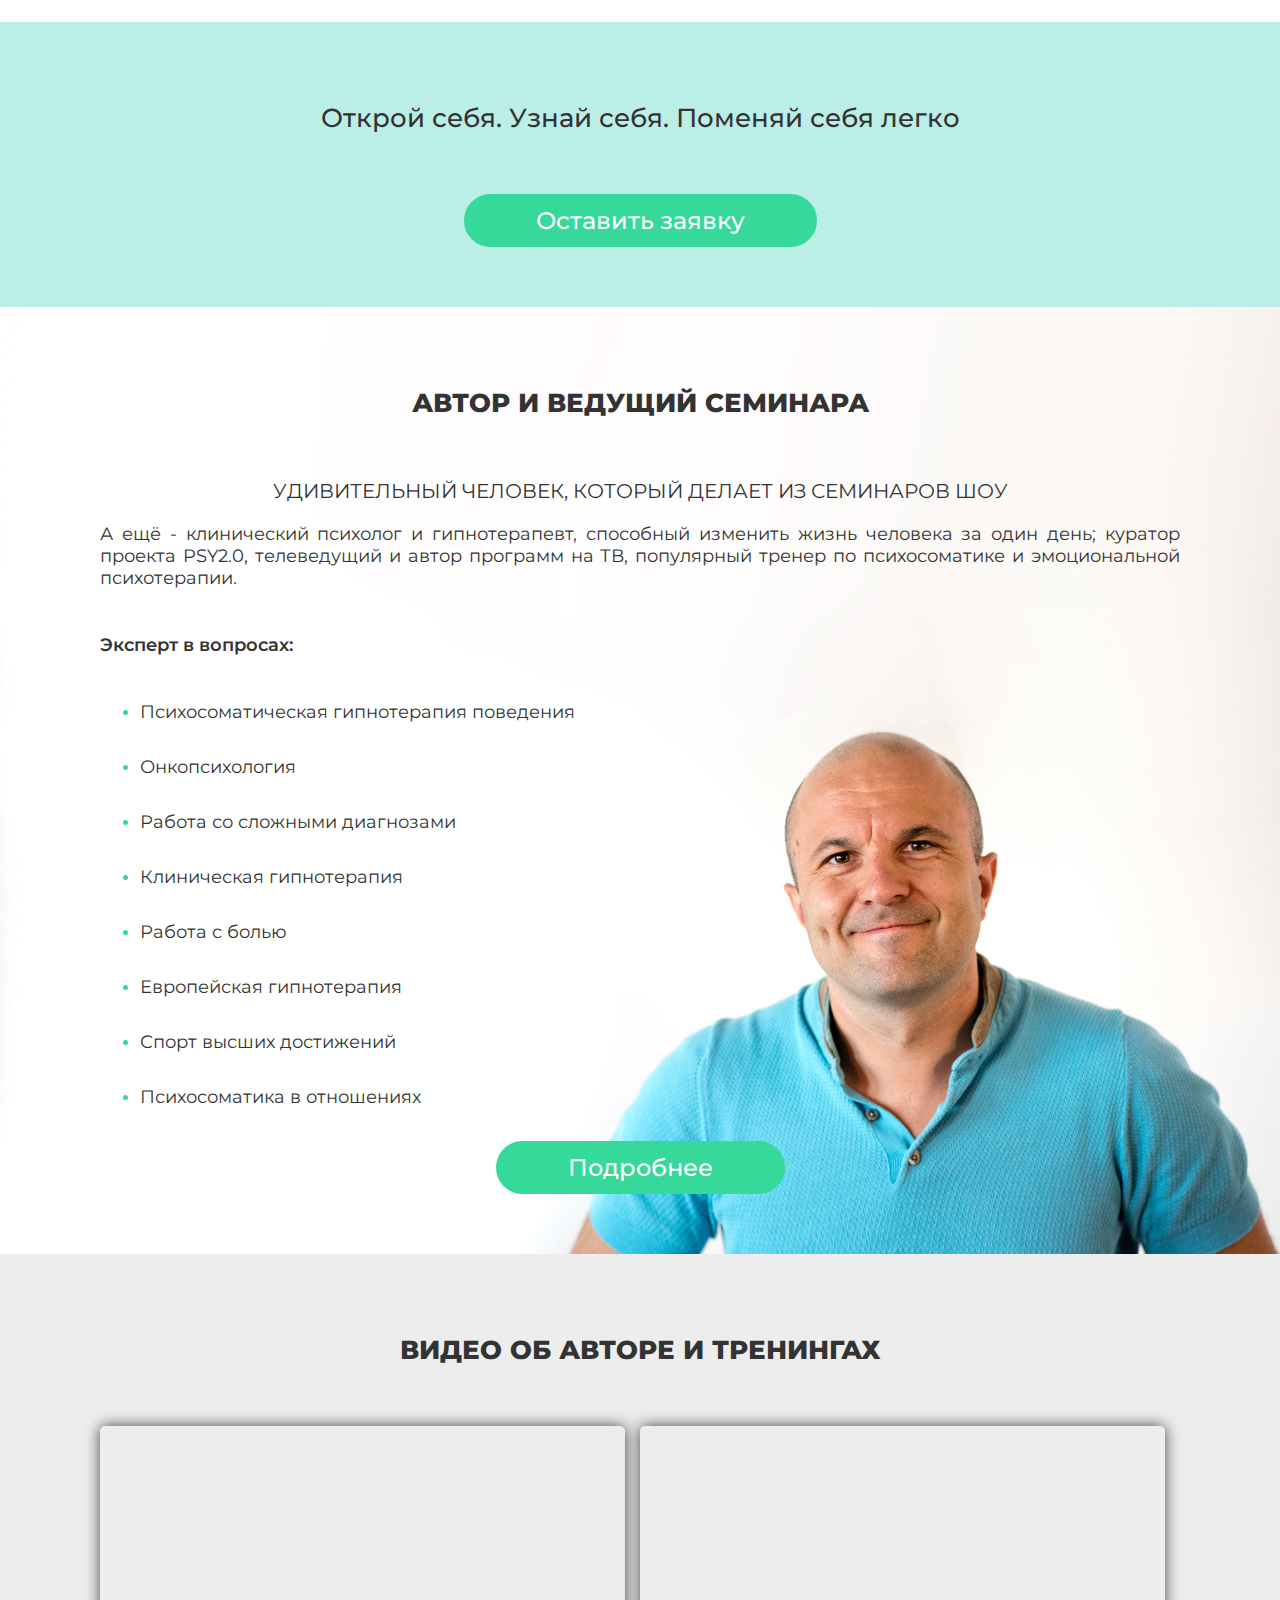
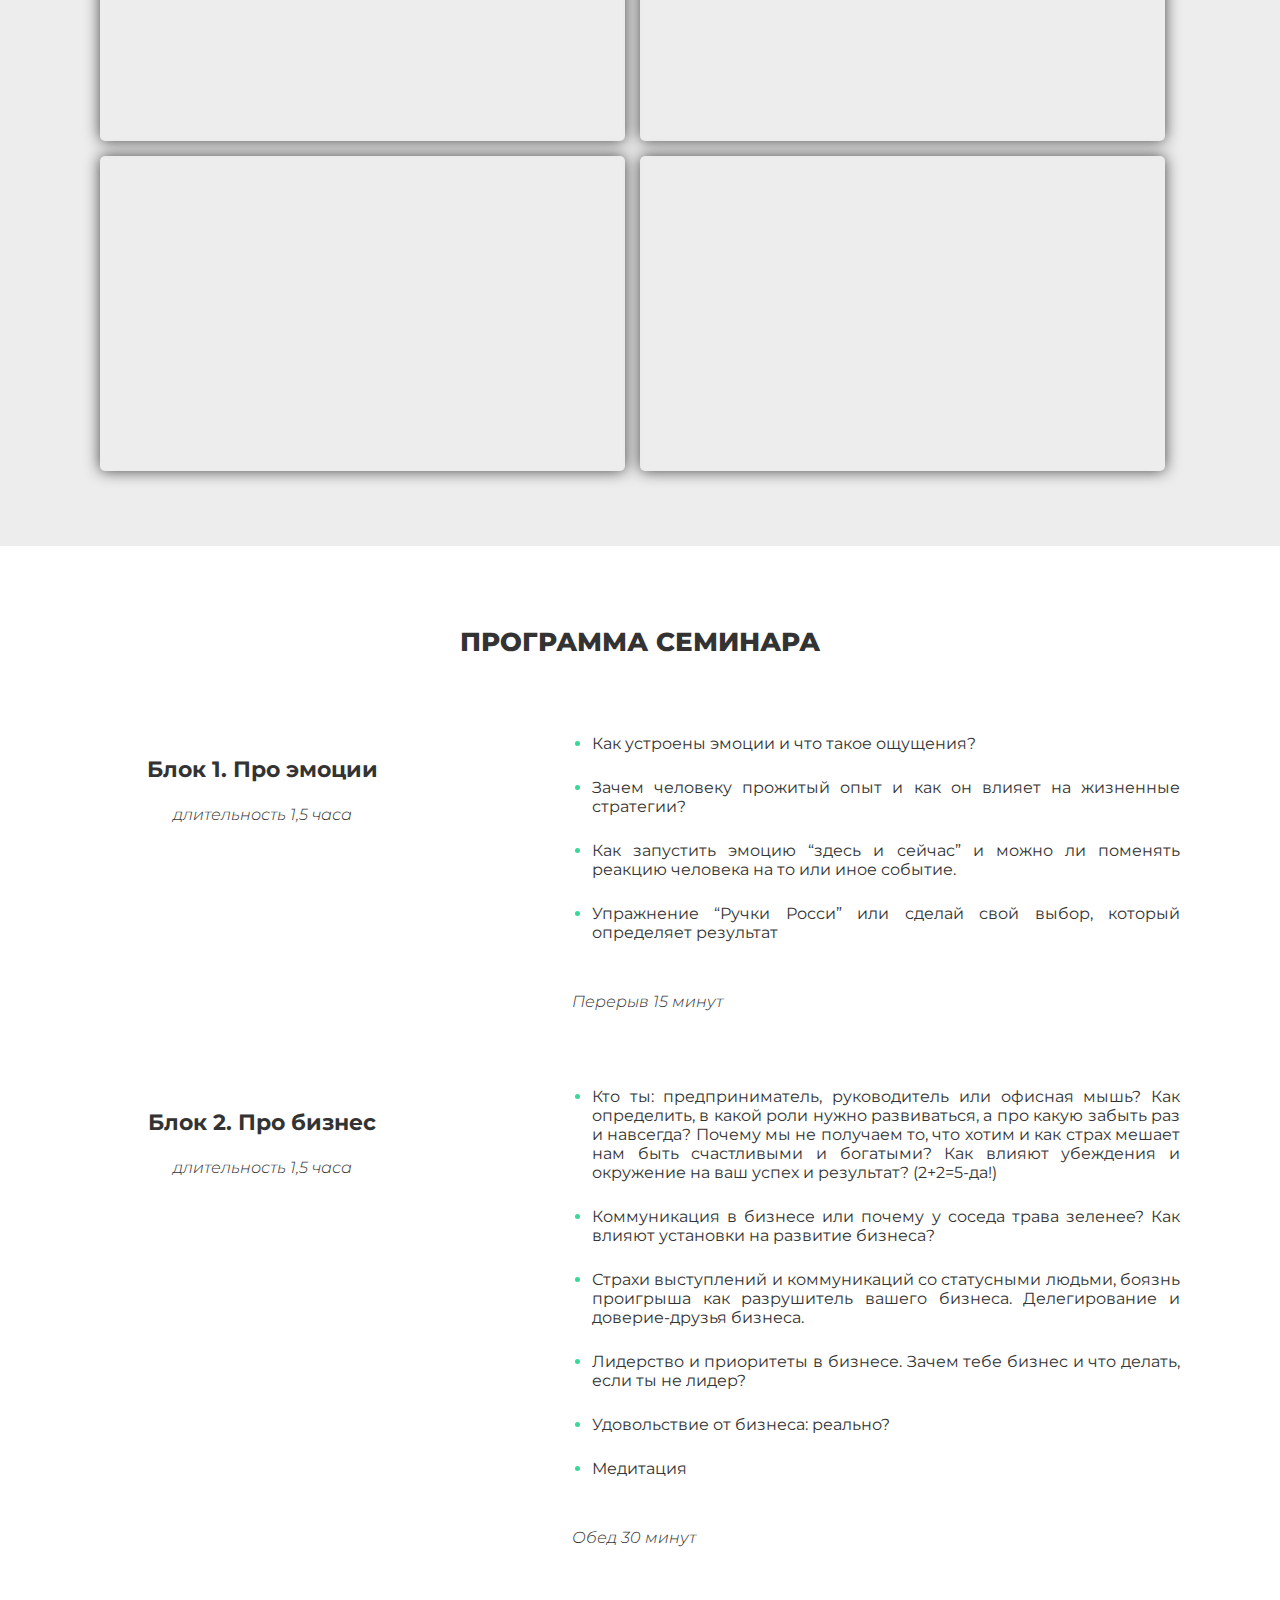
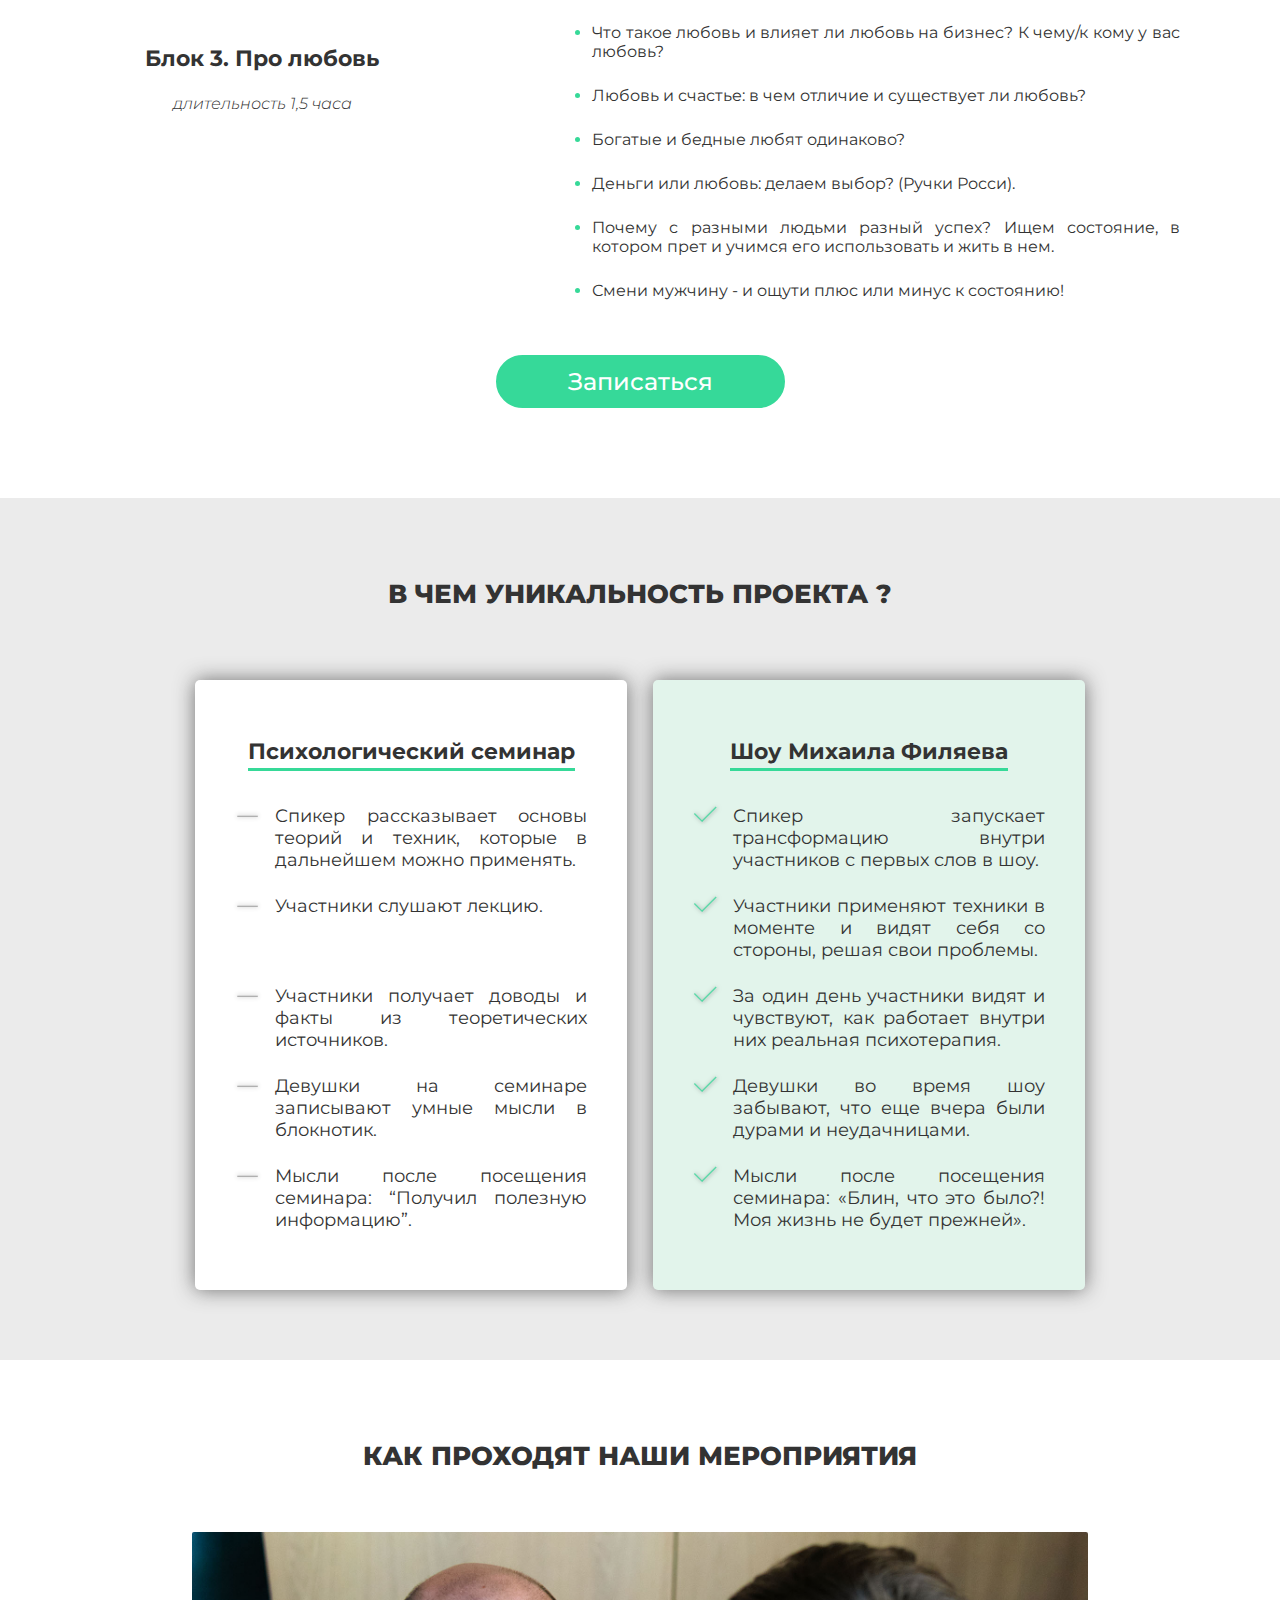
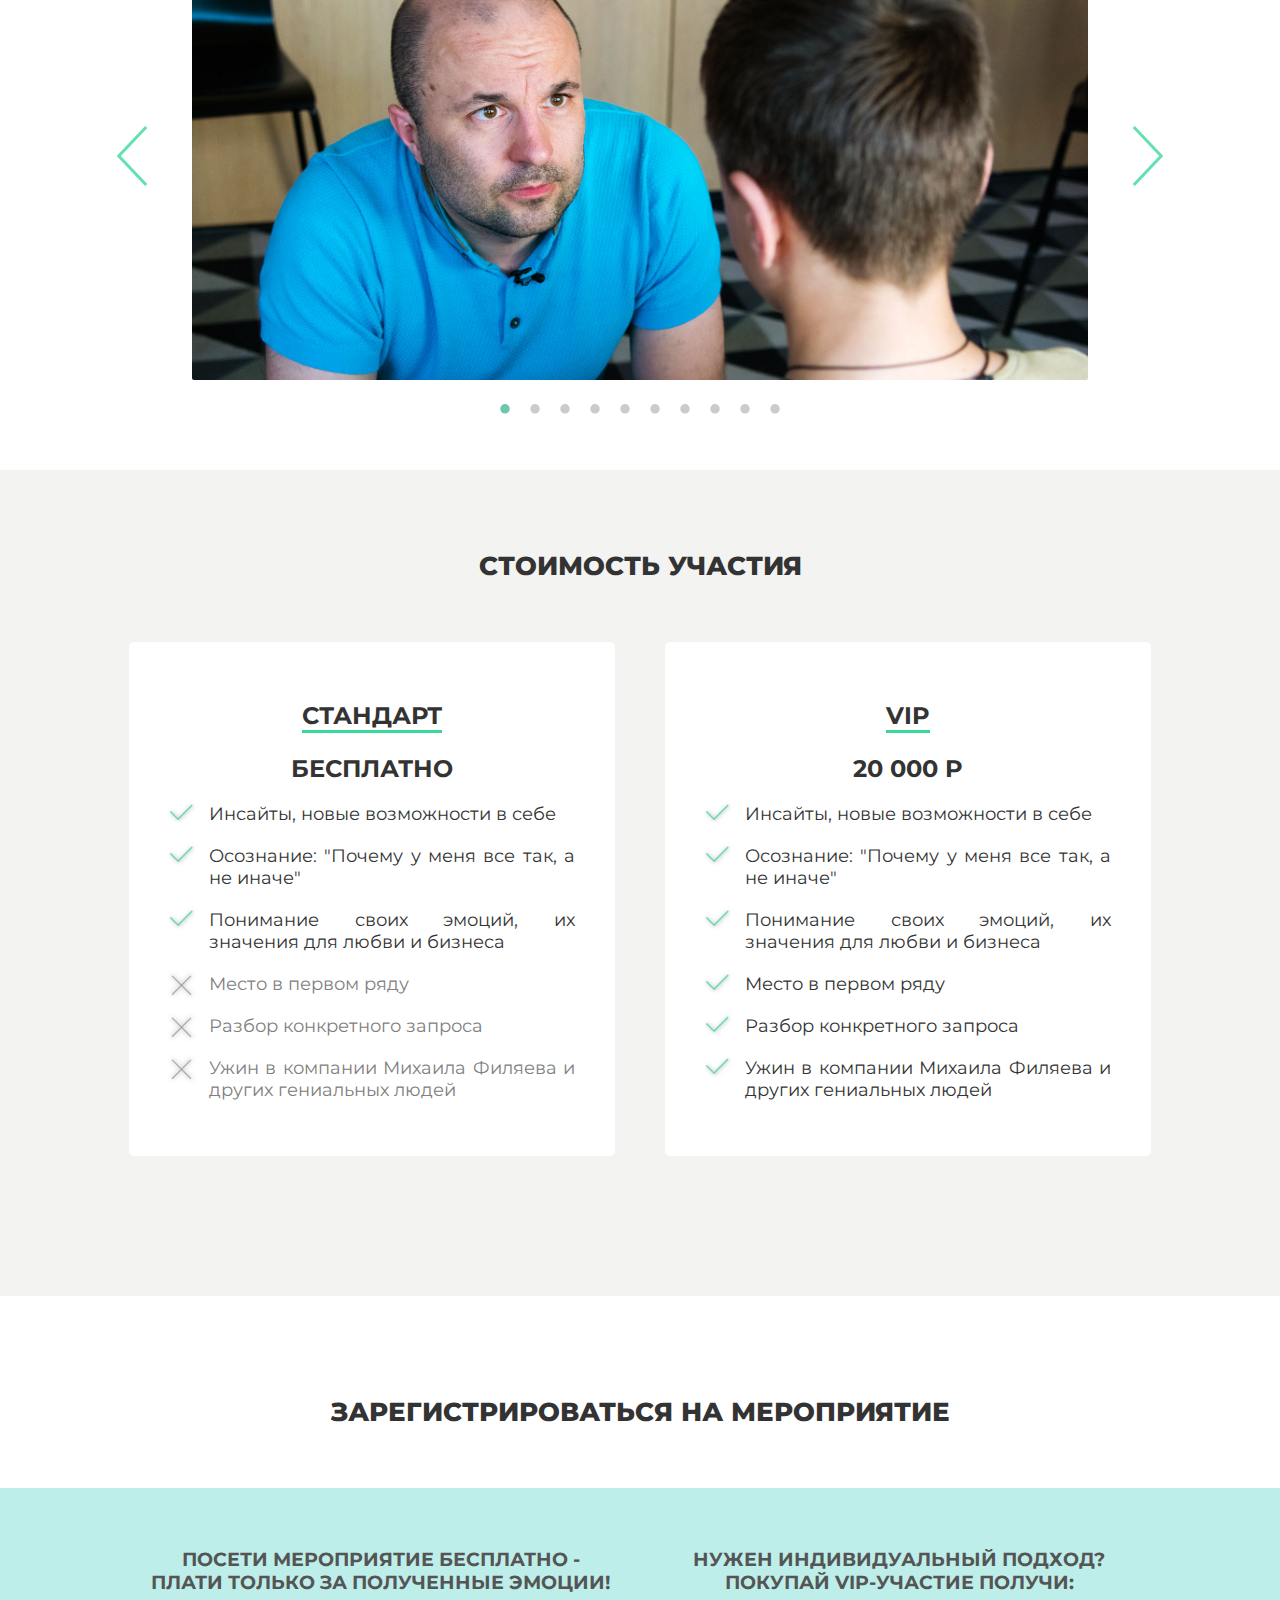
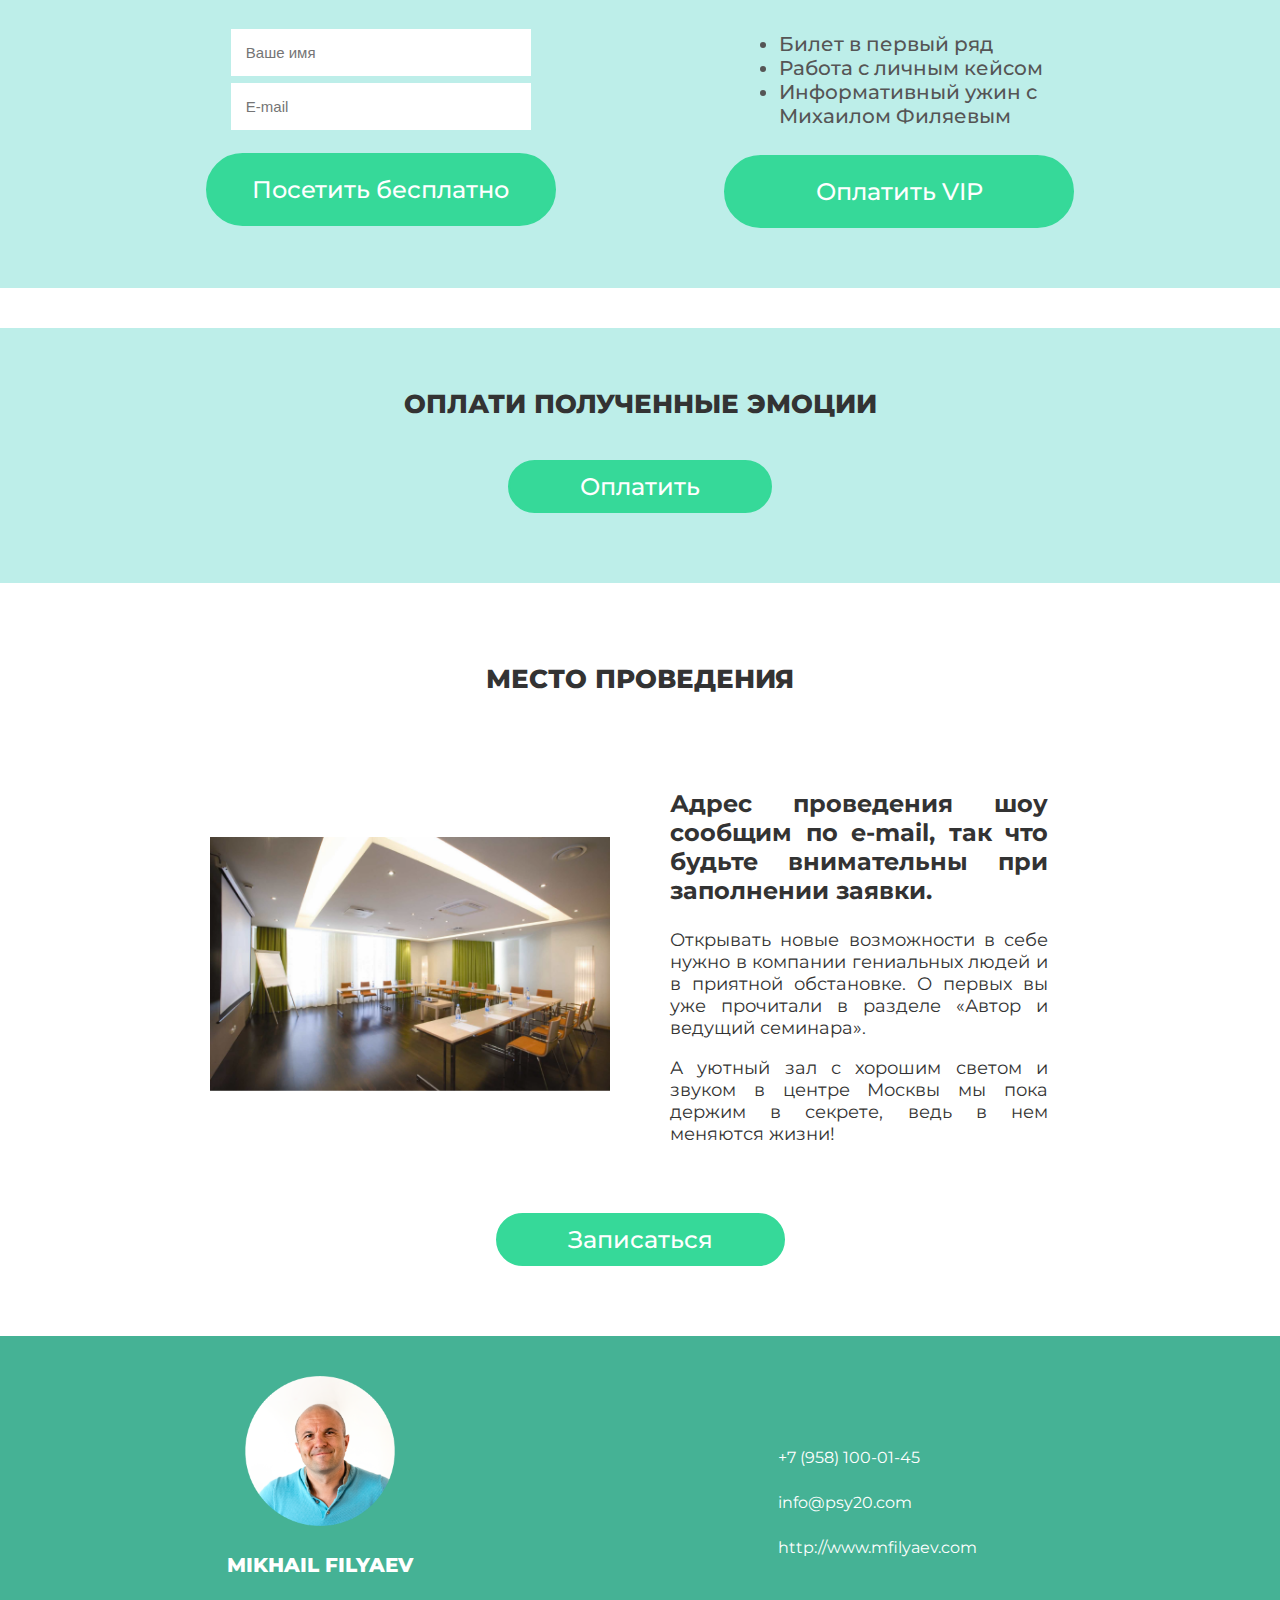
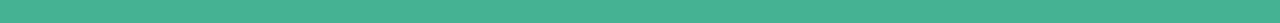
==== commit 32b7bd57: "nfix1.6" ====
--- a/index.html
+++ b/index.html
@@ -7,11 +7,10 @@
 	<meta property="og:title" content="Сайт Михаила Филяева. БИЗНЕС. ЛЮБОВЬ. ЭМОЦИИ">
 	<meta property="og:description" content="Клинический психолог, гипнотерапевт, куратор Школы Психосоматики 2/0.">
 	<meta name="name" content="Сайт Михаила Филяева. БИЗНЕС. ЛЮБОВЬ. ЭМОЦИИ.">
-	<meta name="description" content="Тренинг-трансформация от Михаила Филяева. Измени за день то, что ограничивает тебя
-	в любви и бизнесе всю жизнь!">
+	<meta name="description" content="Тренинг-трансформация от Михаила Филяева. Измени за день то, что ограничивает тебя в любви и бизнесе всю жизнь!">
 	<meta name="keywords" content="Самопознание, личностный рост, рост личности, самосовершенствование, тони робинс, радислав гандапас, обучение, обучающий семинар, мотивация, мотивирующий тренинг, психотерапия, психотерапевтическая сессия, клиническая психология, шоу-тренинг, расстановка, расстановки по хеллингеру, системные расстановки">
   	<meta name="author" content="Михаил Филяев">
-	<title>БИЗНЕС.ЛЮБОВЬ.ЭМОЦИИ</title>
+	<title>БИЗНЕС. ЛЮБОВЬ. ЭМОЦИИ</title>
 	<link href="https://fonts.googleapis.com/css?family=Montserrat:100,100i,200,200i,300,300i,400,500,500i,600,600i,700,700i,800,800i,900,900i" rel="stylesheet">
 	<link rel="stylesheet" href="https://use.fontawesome.com/releases/v5.0.13/css/all.css" integrity="sha384-DNOHZ68U8hZfKXOrtjWvjxusGo9WQnrNx2sqG0tfsghAvtVlRW3tvkXWZh58N9jp" crossorigin="anonymous">
     <link rel="stylesheet" type="text/css" href="style/slick.css"/>
@@ -25,7 +24,7 @@
 			<div><a class="link" href="#program">ПРОГРАММА</a></div>
 			<div><a class="link" href="#autor">КТО ПРОВОДИТ</a></div>
 			<div><a class="link" href="#video">ВИДЕО</a></div>
-			<div><a class="link" href="#openyourself">ЗАПИСАТЬСЯ</a></div>
+			<div><a class="link" href="#price">ЗАПИСАТЬСЯ</a></div>
 			<div><a href="tel:+79581000145"><i class="fas fa-phone"></i> +7 958 100 01 45</a></div>
 		</nav>
 	</div>
@@ -37,7 +36,7 @@
 				<div><a href="#program">ПРОГРАММА</a></div>
 				<div><a href="#autor">КТО ПРОВОДИТ</a></div>
 				<div><a href="#video">ВИДЕО</a></div>
-				<div><a href="#openyourself">ЗАПИСАТЬСЯ</a></div>
+				<div><a href="#price">ЗАПИСАТЬСЯ</a></div>
 			</div>
 			<div><a href="tel:+79581000145"><i class="fas fa-phone"></i> +7 958 100 01 45</a></div>
 		</div>
@@ -54,7 +53,7 @@
 					<p>МЕНЯЕМ ЖИЗНЬ ЛЕГКО</p>
 				</div>
 				<div>
-					<h3>Тренинг-трансформация от психолога-шоумена</h3>
+					<h2>Тренинг-трансформация от психолога-шоумена</h2>
 					<p>Измени за день то, что ограничивает тебя<br> в любви и бизнесе всю жизнь</p>
 				</div>
 				<div class="scrollbtn">
@@ -257,7 +256,7 @@
 			</div>
 		</div>
 	</section>
-	<section id="price" class="price-section">
+	<section class="price-section">
 		<div class="container">
 			<h2>СТОИМОСТЬ УЧАСТИЯ</h2>
 			<div class="flex-center-row">
@@ -299,24 +298,24 @@
 			<!-- <p>В назначении платежа укажите "8 июля". <br> Квитанция, которая придёт на почту, является вашим билетом!</p> -->
 		</div>
 	</section>
-	<section class="event-registration-block">
+	<section  id="price" class="event-registration-block">
 		<h2>ЗАРЕГИСТРИРОВАТЬСЯ НА МЕРОПРИЯТИЕ</h2>
 		<div class="event-payments">
 			<div class="payments-block container">
 				<div class="payment-cell">
 					<h3>ПОСЕТИ МЕРОПРИЯТИЕ БЕСПЛАТНО -<br>ПЛАТИ ТОЛЬКО ЗА ПОЛУЧЕННЫЕ ЭМОЦИИ!</h3>
-					<form action="" method="POST">
-						<input type="text" name="name" placeholder="Ваше имя">
-						<input type="text" type="email" name="email" placeholder="E-mail">
+					<form action="php/event-mail.php" method="POST">
+						<input type="text" name="name" required placeholder="Ваше имя">
+						<input type="email" name="email" required placeholder="E-mail">
 						<button class="link-button payment-btns" type="submit" name="submit" class="button">Посетить бесплатно</button>
 					</form>
 				</div>
 				<div class="payment-cell">
 					<h3>НУЖЕН ИНДИВИДУАЛЬНЫЙ ПОДХОД?<br>ПОКУПАЙ VIP-УЧАСТИЕ  ПОЛУЧИ:</h3>
 					<ul>
-						<li>- Билет в первый ряд</li>
-						<li>- Работа с личным кейсом</li>
-						<li>- Информативный ужин с <br> Михаилом Филяевым</li>
+						<li>Билет в первый ряд</li>
+						<li>Работа с личным кейсом</li>
+						<li>Информативный ужин с Михаилом Филяевым</li>
 					</ul>
 					<div class="button-div">
 						<a class="link-button payment-btns" href="http://mfilyaev.com/payment.html">Оплатить VIP</a>
--- a/style/style.css
+++ b/style/style.css
@@ -2,12 +2,12 @@
 body{ 
 	margin: 0;
 	font-family: 'Montserrat', sans-serif;
-	color: #333333;
+	color: #333;
 }
 section>div>h1, section>div>h2, section>div>h3, section>div>h4, section>div>h5, section>div>h6{
 	margin:  20px 0 60px ;
 }
-h1, h2, h3, h4, h5, h6{
+h1, h2, h3{
 	text-align: center;
 }
 h2 {
@@ -131,7 +131,8 @@
 .header {
 	margin: 0 0 0 50%;
 }
-.header h3 {
+.header h2 {
+	font-size: 21px;
 	margin: 10px 0 ;
 }
 .header p {
@@ -534,6 +535,7 @@
     margin-bottom: 60px;
 }
 .event-payments{
+	color: #555;
 	width: 100%;
 	background: #bdeee9;
 }
@@ -549,6 +551,7 @@
 .payment-cell {
 	height: 280px;
 	width: 48%;
+	min-width: 452px;
 }
 .payment-cell:last-child{
     display: flex;
@@ -556,16 +559,12 @@
     justify-content: space-between;
 }
 .payment-cell ul {
-	width: 65%;
+	width: 280px;
     margin: 0 auto;
-    list-style-type: none;
 }
 .payment-cell ul li{
-	font-family: Montserrat;
-	color:  #555555;
 	font-size: 20px;
 	font-weight: 500;
-	text-align: justify;
 }
 .payment-cell h3 {
 	margin-top: 0;
@@ -585,19 +584,14 @@
 	border: none;
 }
 .payment-cell form button {
-	margin-top: 15px;
+	margin-top: 17px;
+	/*margin-top: 38px;*/
 	border-radius: 50px;
 	outline: none;
 }
 .payment-cell .button-div {
 	margin-top: 25px;
 	margin-bottom: 0;
-}
-.payment-btns {
-    margin: 0 !important;
-    padding: 20px !important;
-    width: 350px !important;
-    text-align: center !important;
 }
 
 
@@ -690,10 +684,11 @@
 		.payments-block {
 			flex-direction: column;
 		}
-		.payment-cell {
-		    height: none; 
+		.payment-cell { 
 		    width: 60%;
-		    margin-bottom: 20px;
+		}
+		.payment-cell:first-child {
+		    margin-bottom: 100px;
 		}
 		@media only screen and (max-width: 1024px) {
 			.menu{
@@ -943,4 +938,11 @@
 			}
 		}
 	}
+}
+.payment-btns {
+    box-sizing: border-box;
+    padding: 20px;
+    /*padding: 10px;*/
+    width: 350px;
+    text-align: center;
 }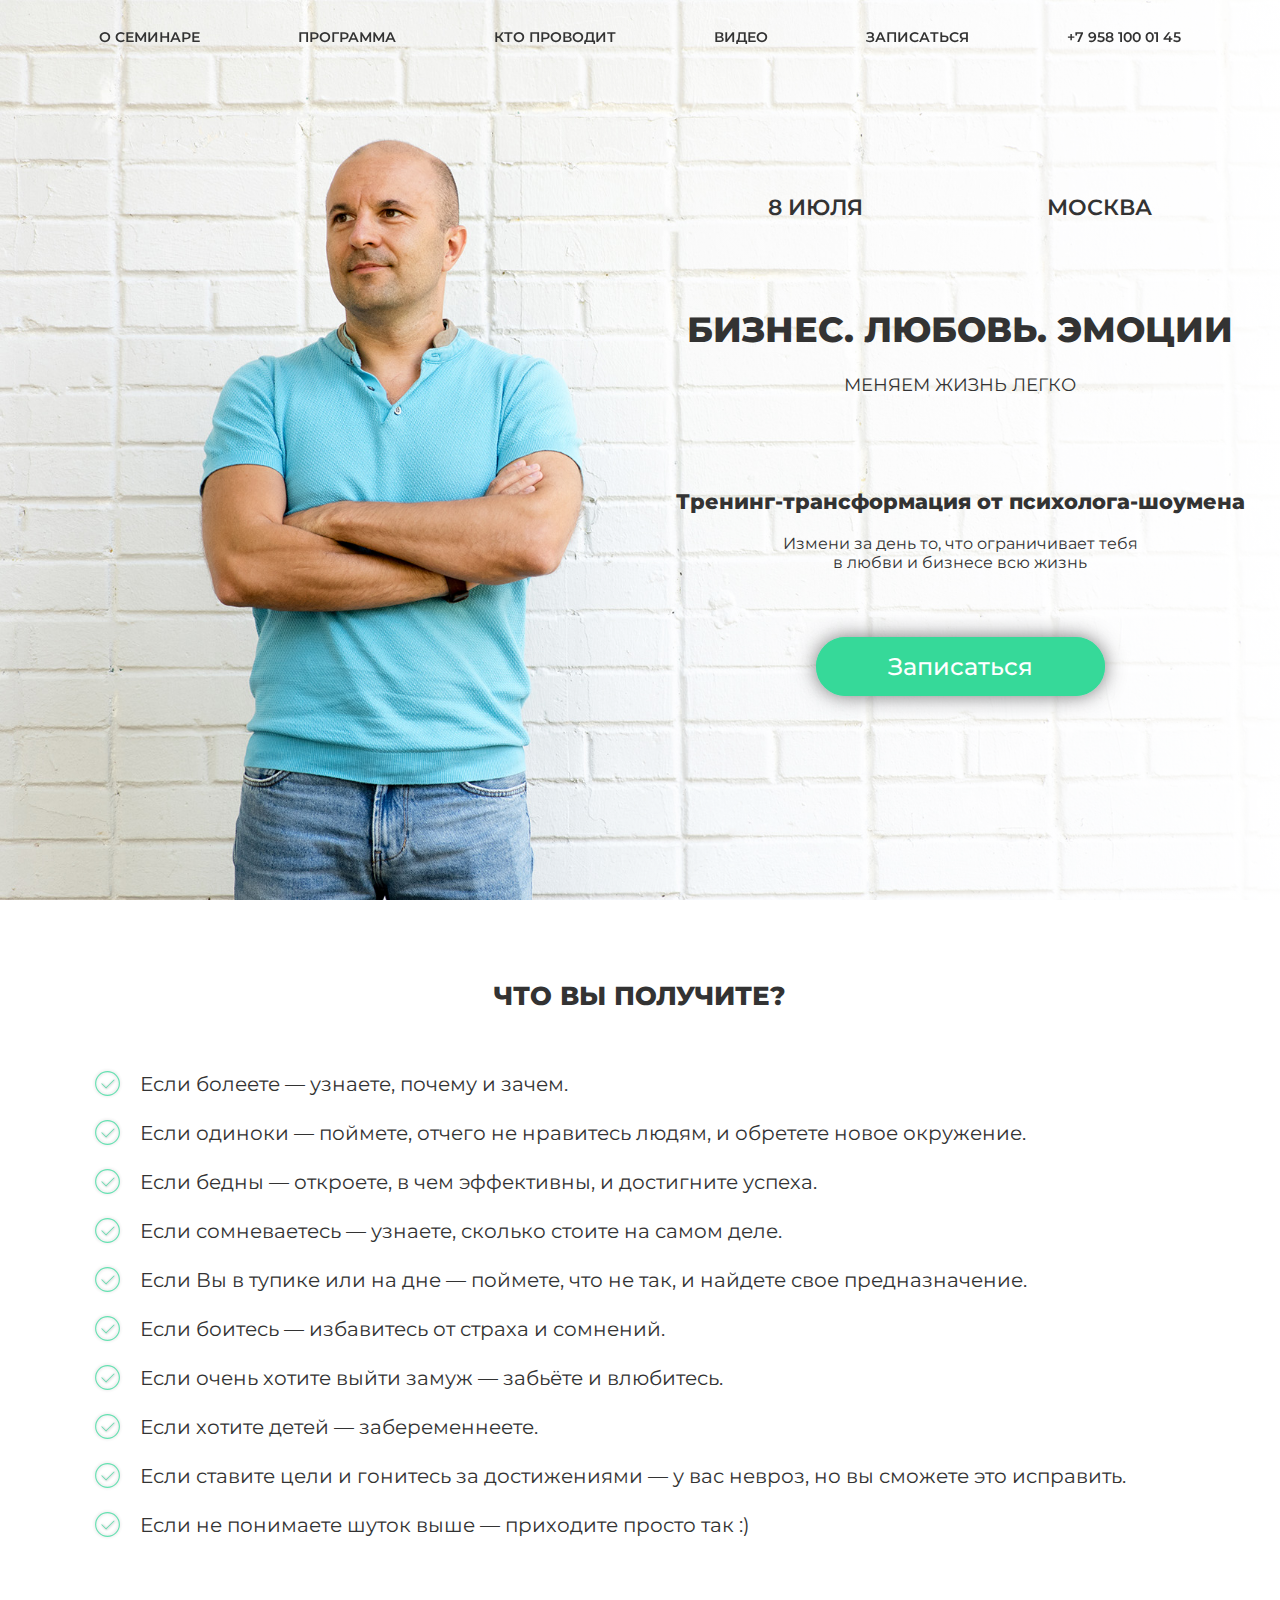
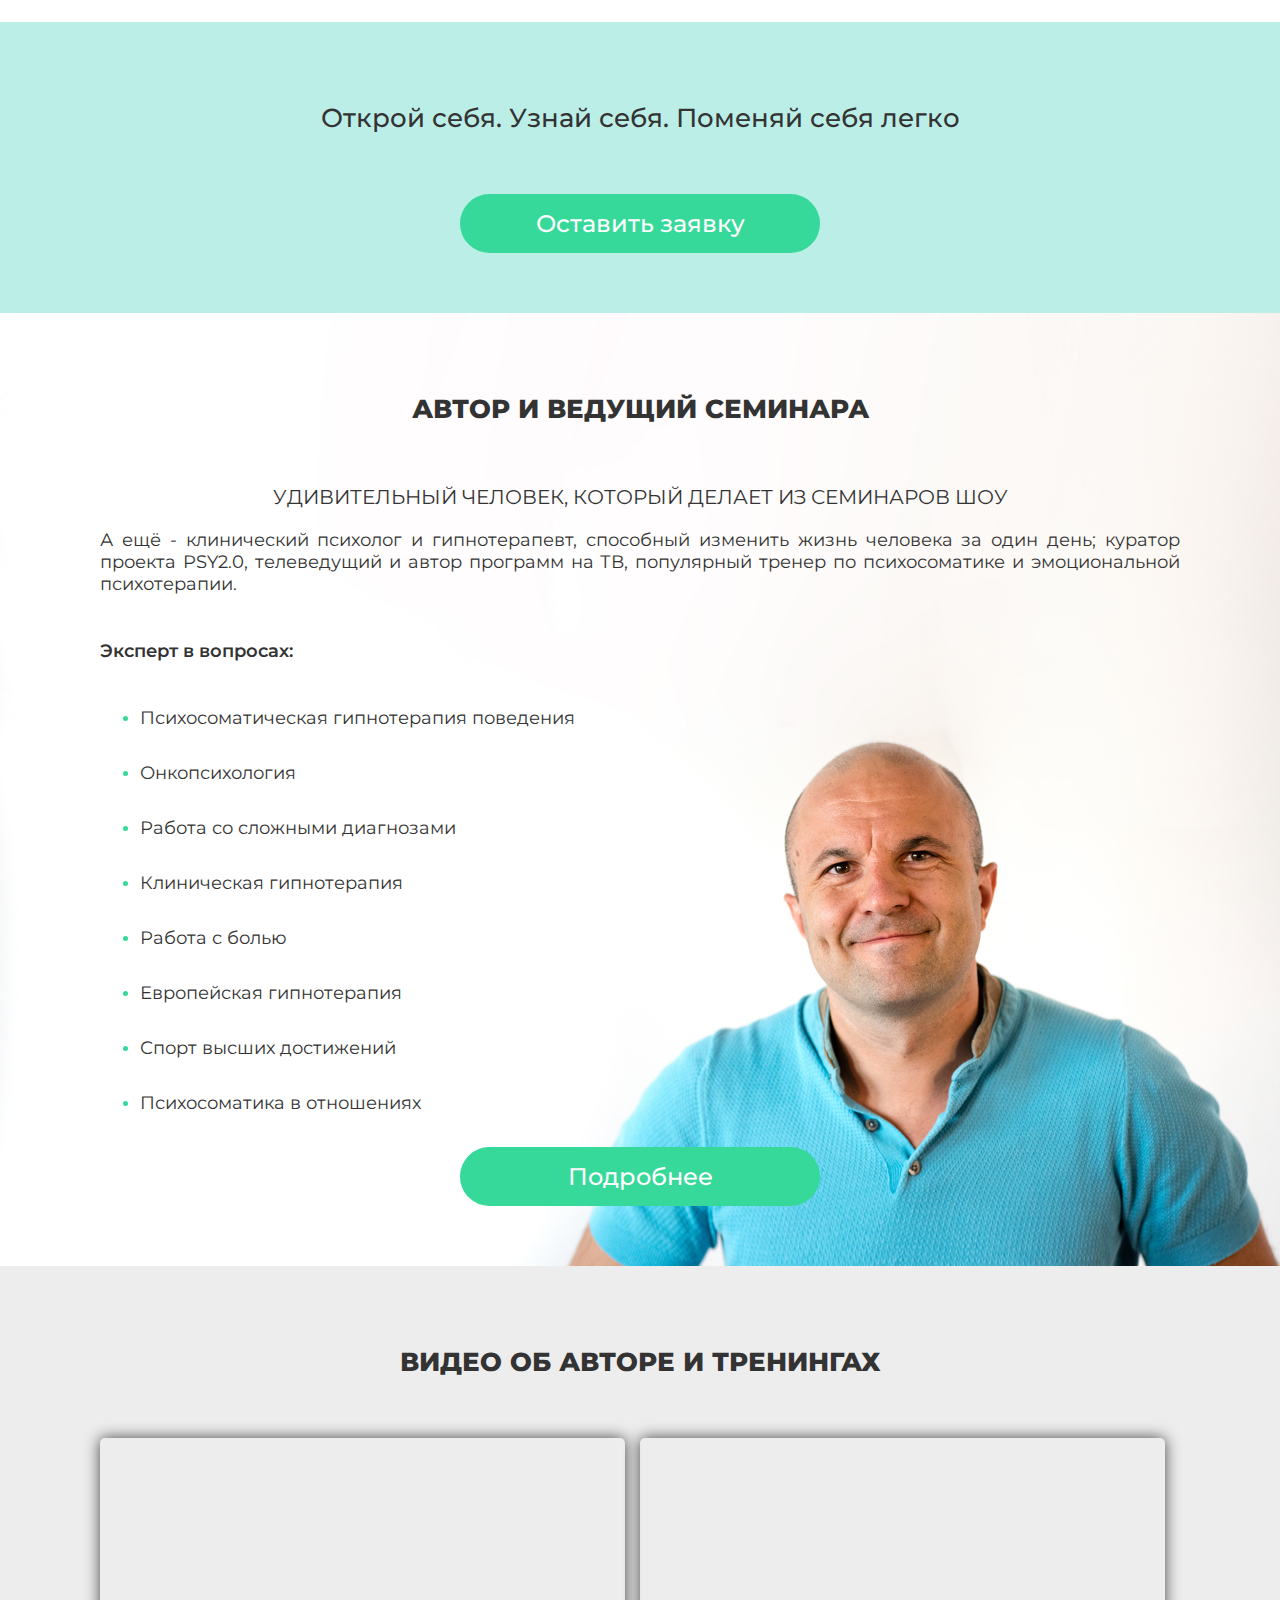
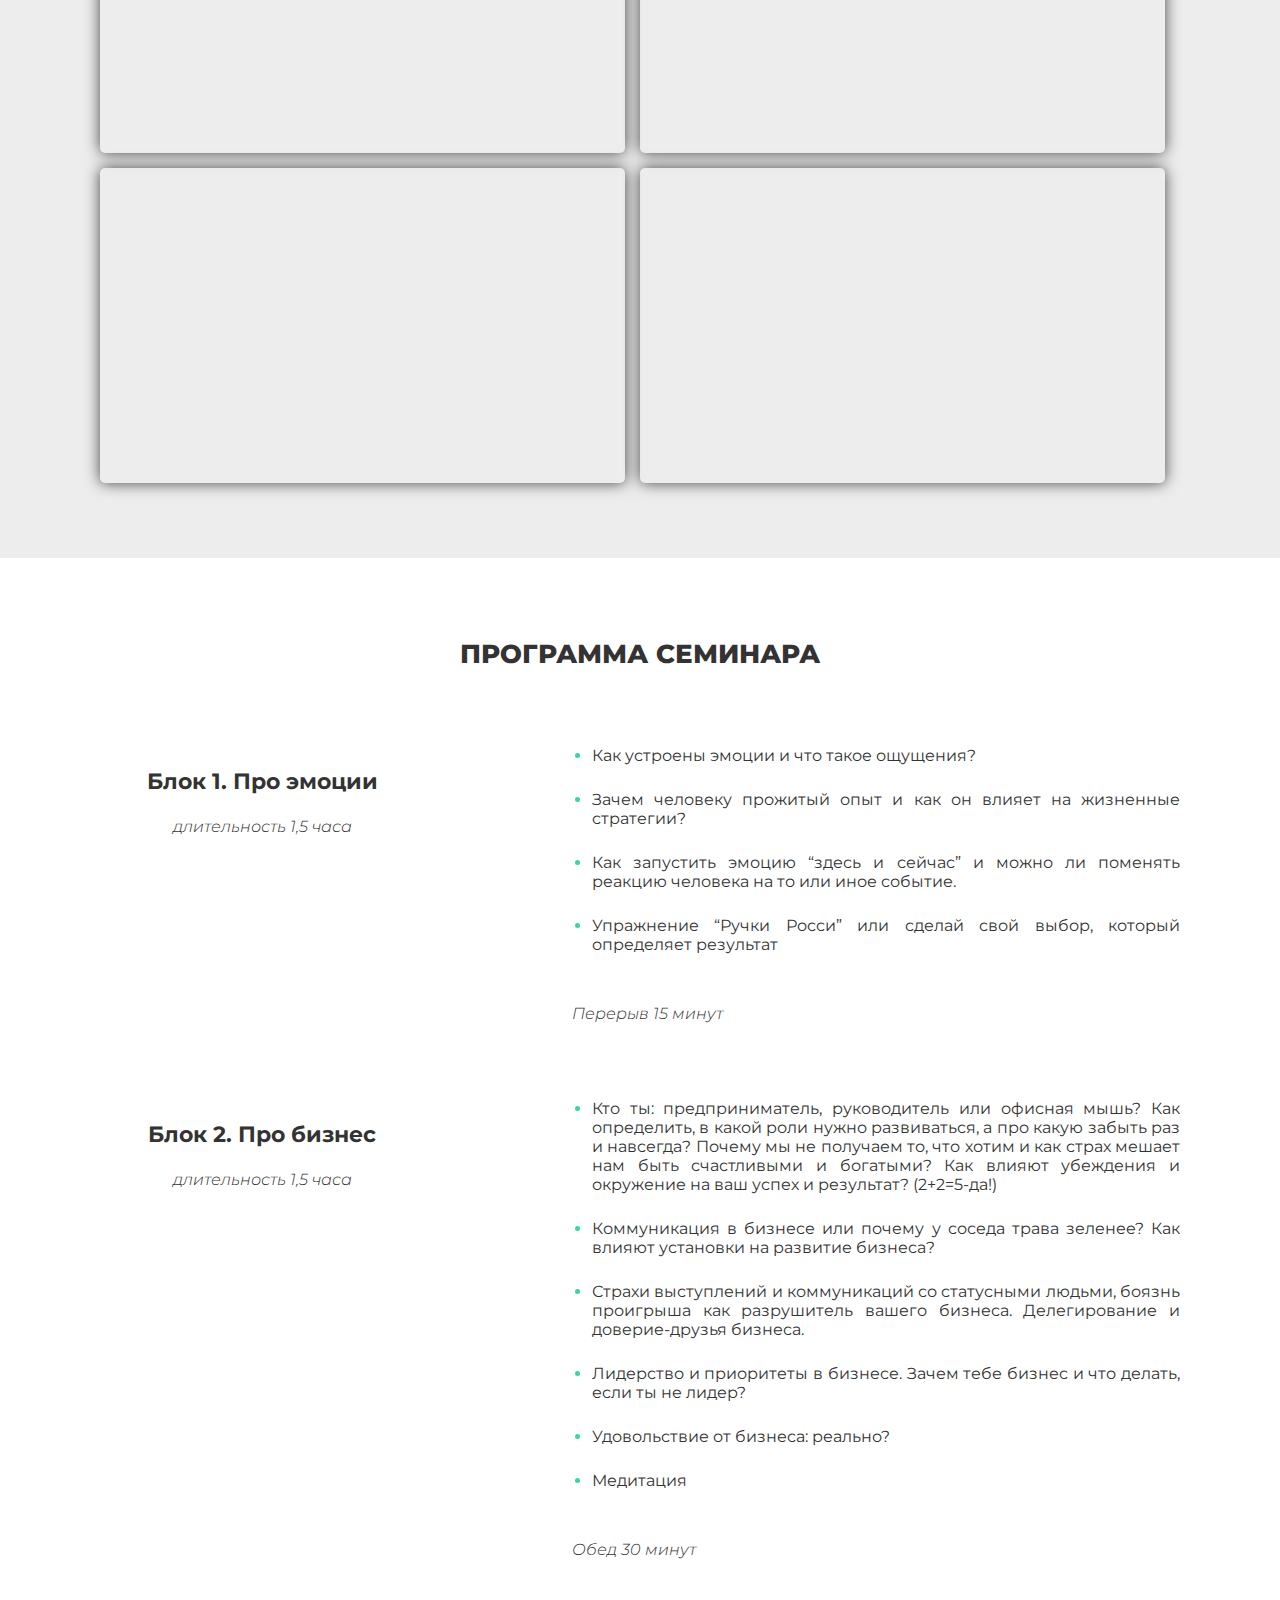
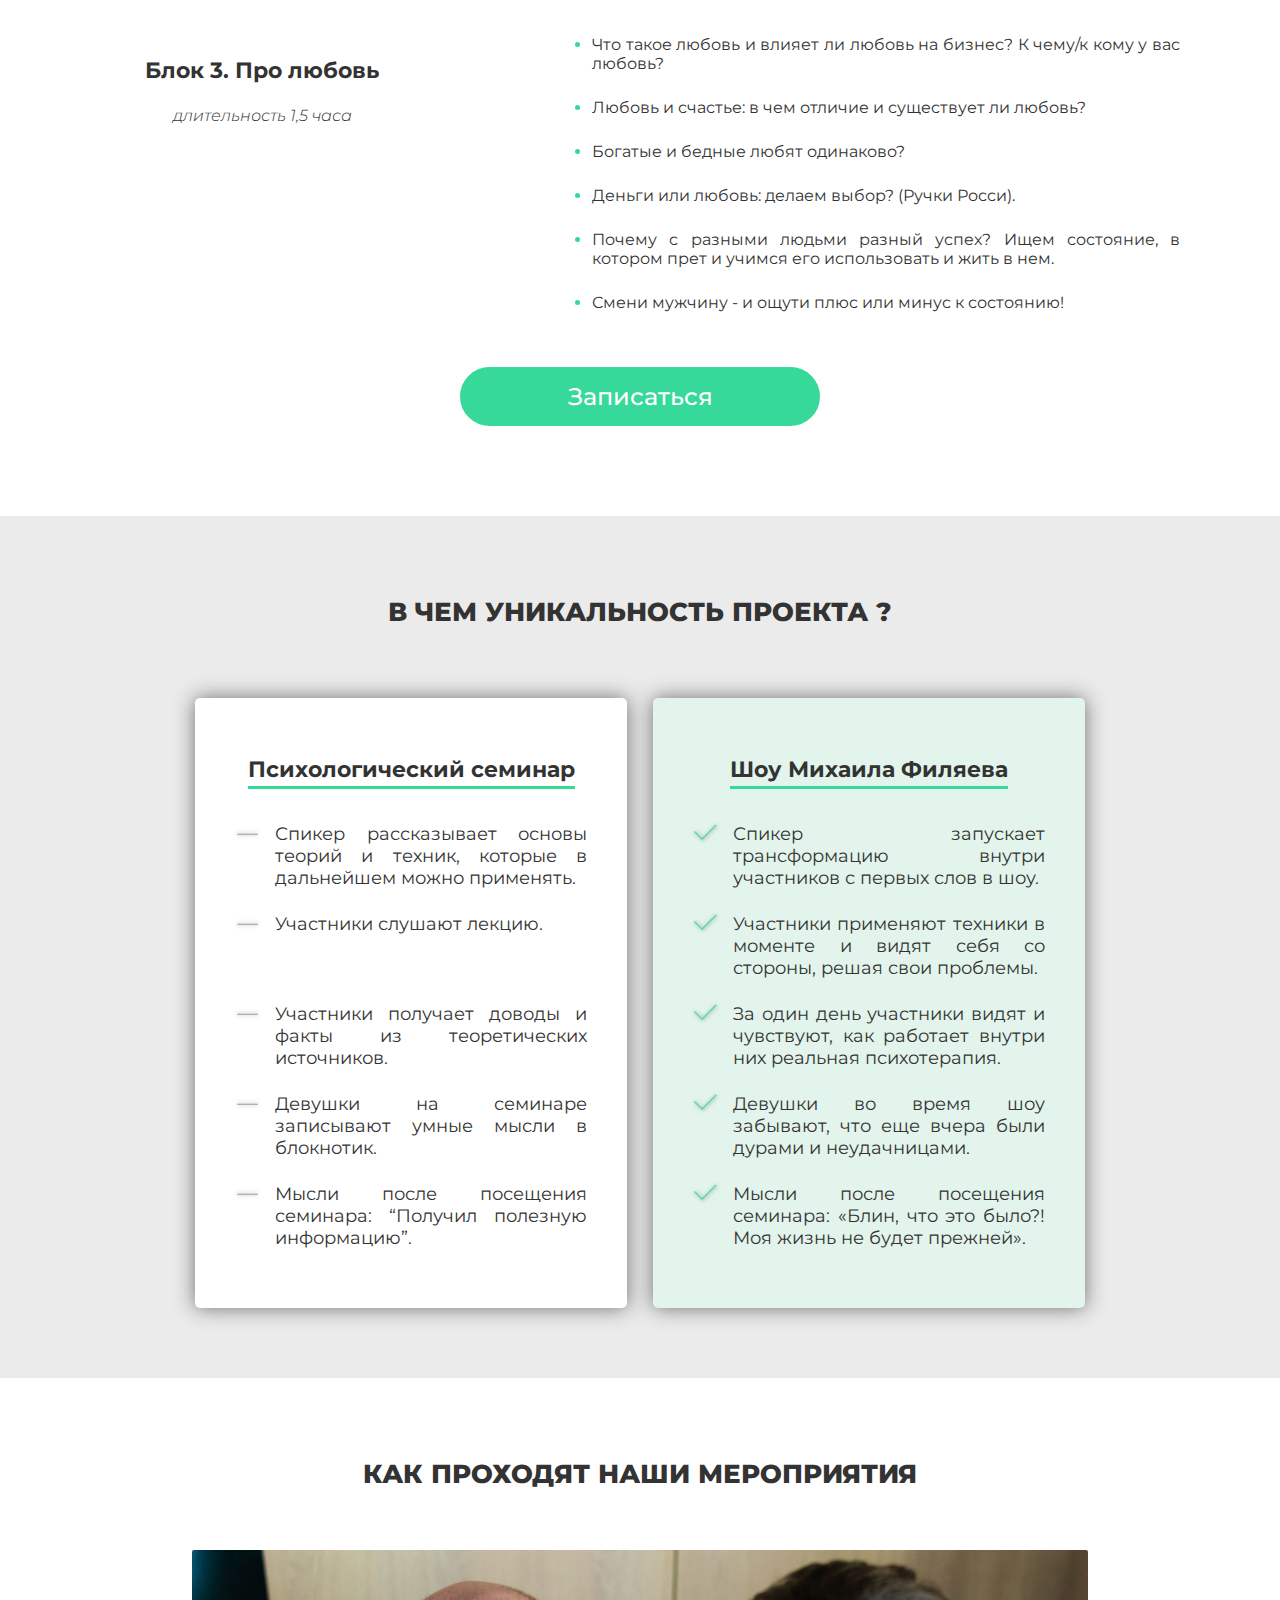
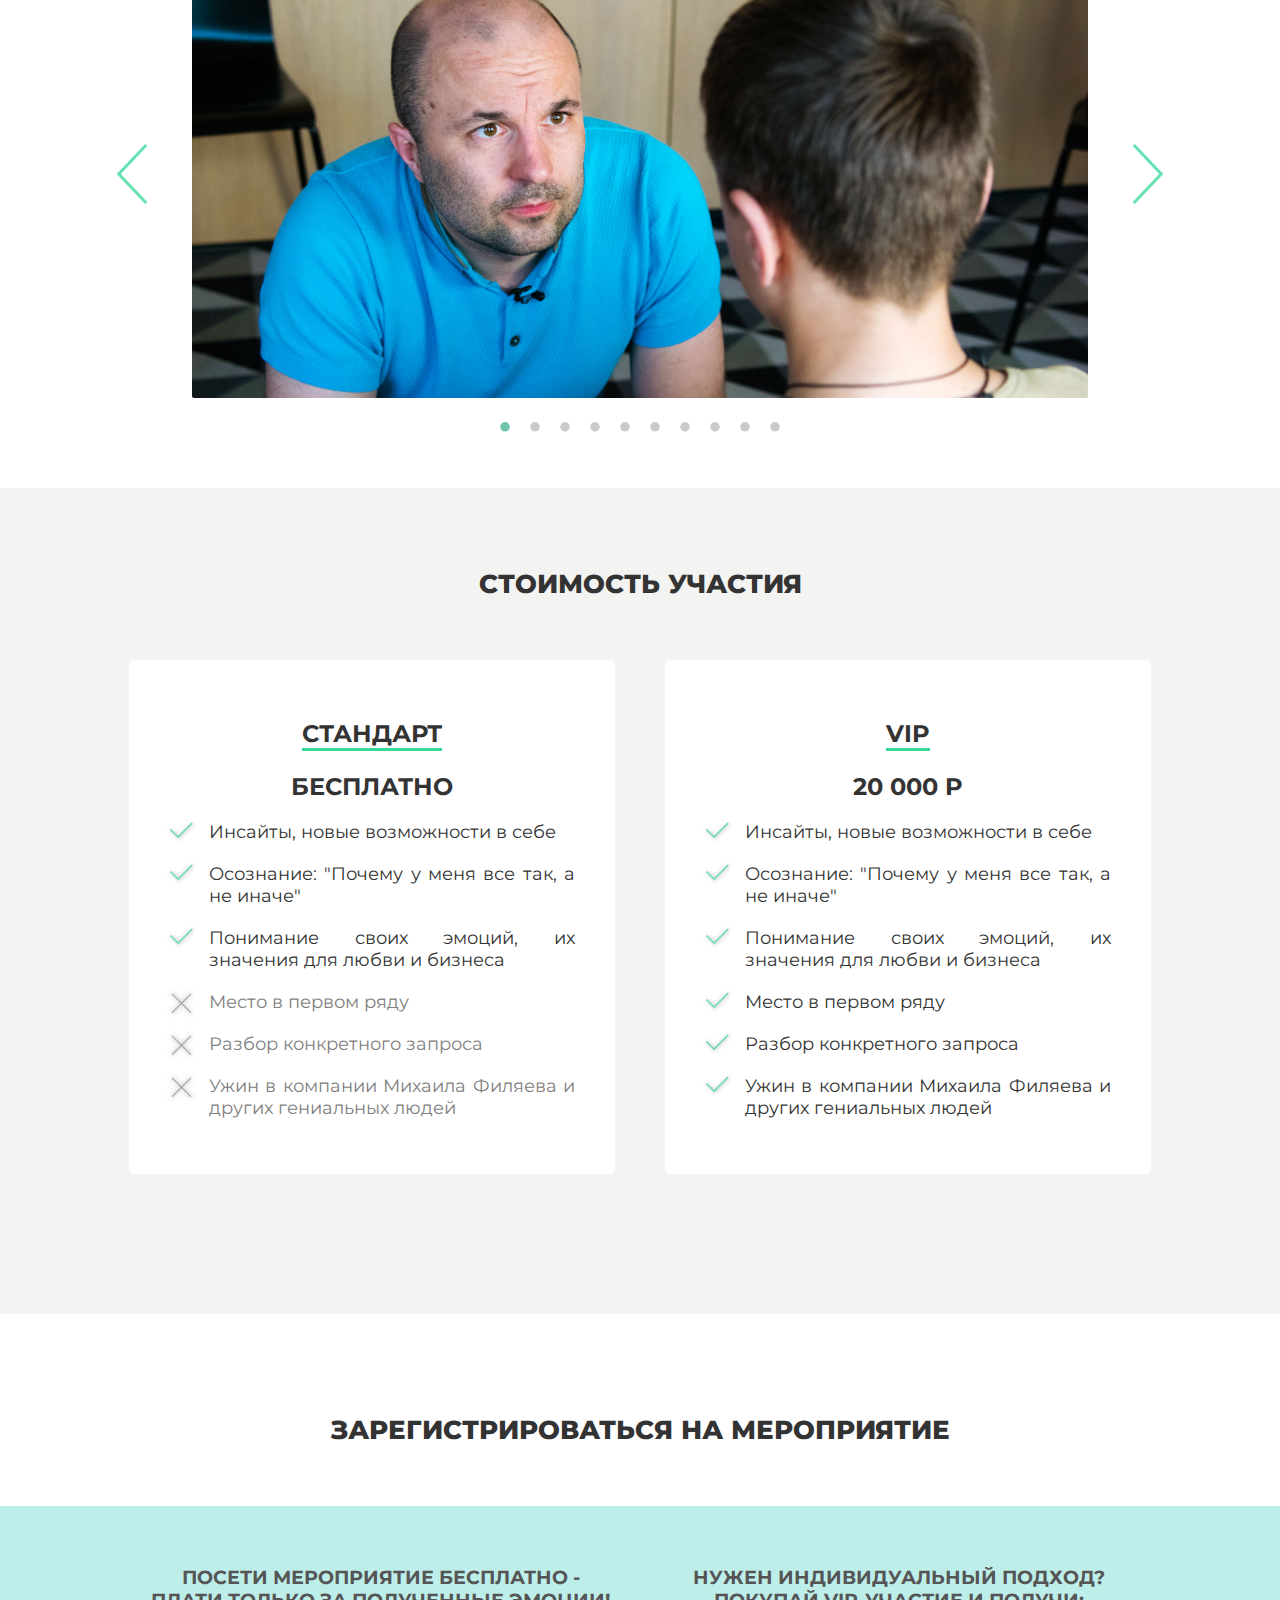
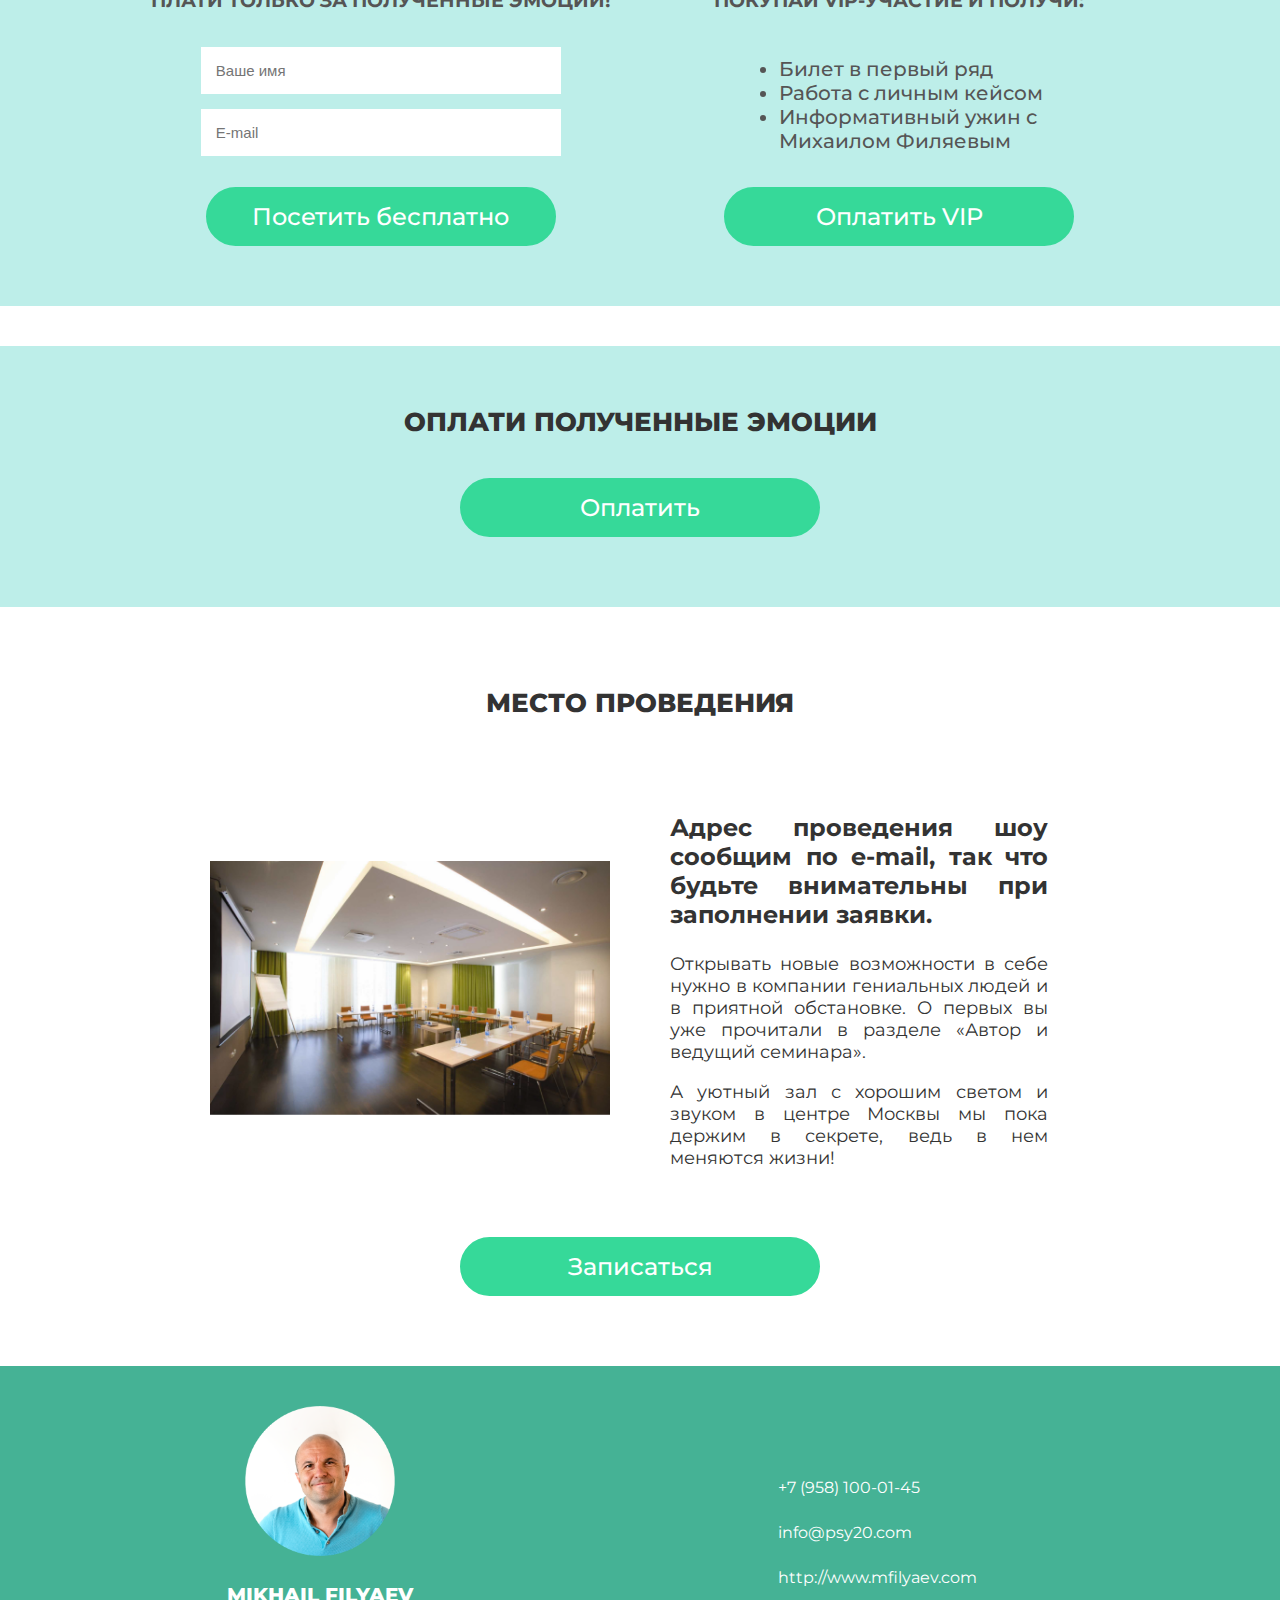
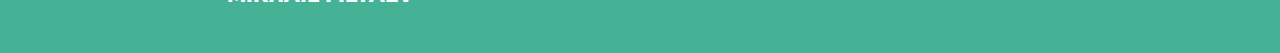
==== commit 047f3bbe: "fix1.7-btns" ====
--- a/index.html
+++ b/index.html
@@ -311,7 +311,7 @@
 					</form>
 				</div>
 				<div class="payment-cell">
-					<h3>НУЖЕН ИНДИВИДУАЛЬНЫЙ ПОДХОД?<br>ПОКУПАЙ VIP-УЧАСТИЕ  ПОЛУЧИ:</h3>
+					<h3>НУЖЕН ИНДИВИДУАЛЬНЫЙ ПОДХОД?<br>ПОКУПАЙ VIP-УЧАСТИЕ И ПОЛУЧИ:</h3>
 					<ul>
 						<li>Билет в первый ряд</li>
 						<li>Работа с личным кейсом</li>
--- a/style/style.css
+++ b/style/style.css
@@ -26,13 +26,16 @@
 }
 .link-button{
 	font-family: 'Montserrat', sans-serif;
-	border: 2px solid #36d999;
+    border: 2px solid #36d999;
     background-color: #36d999;
     color: white;
+    box-sizing: border-box;
     text-decoration: none;
-	font-size: 24px;
+    width: 360px;
+    text-align: center;
+    font-size: 24px;
     font-weight: 500;
-    padding: 10px 70px;
+    padding: 13px 70px;
     border-radius: 50px;
     cursor: pointer;
     transition: .3s;
@@ -544,9 +547,6 @@
 	justify-content: center;
 	align-items: center;
 	box-sizing: border-box;
-	/*width: 100px;
-	height: 100%;*/
-	/*background: lightgray;*/
 }
 .payment-cell {
 	height: 280px;
@@ -577,17 +577,17 @@
     align-items: center;
 }
 .payment-cell form input {
-	width: 270px;
-	font-size: 15px;
-	padding: 15px;
-	margin-bottom: 6.5px;
-	border: none;
+	box-sizing: border-box;
+    width: 360px;
+    font-size: 15px;
+    padding: 15px;
+    margin-bottom: 14.5px;
+    border: none;
 }
 .payment-cell form button {
 	margin-top: 17px;
-	/*margin-top: 38px;*/
-	border-radius: 50px;
-	outline: none;
+    border-radius: 50px;
+    outline: none;
 }
 .payment-cell .button-div {
 	margin-top: 25px;
@@ -733,7 +733,6 @@
 				font-size: 26px;
 			}
 			.link-button {
-			    padding: 20px 100px;
 			    margin: 5px 0 5px;
 			}
 			.what-would-you-get-section li img {
@@ -813,6 +812,9 @@
 				    width: 70%;
 				}
 				@media (max-width: 853px) {
+					.container {
+					    margin: 0 20px;
+					}
 					.autor-section {
 					    background-position: 70% 70%;
 					}
@@ -820,11 +822,11 @@
 					    width: 90%;
 					}
 					@media (max-width: 683px) {
-						section > div {
-						    margin: 0 10px;
+						.slider-block {
+						    width: 99vw;
 						}
-						.slider-block {
-						    width: 100vw;
+						.slick-prev, .slick-next {
+							display: none;
 						}
 						.slider-block  > div > div {
 							height: 50vw;
@@ -941,8 +943,7 @@
 }
 .payment-btns {
     box-sizing: border-box;
-    padding: 20px;
-    /*padding: 10px;*/
+    padding: 13px 0px;
     width: 350px;
     text-align: center;
 }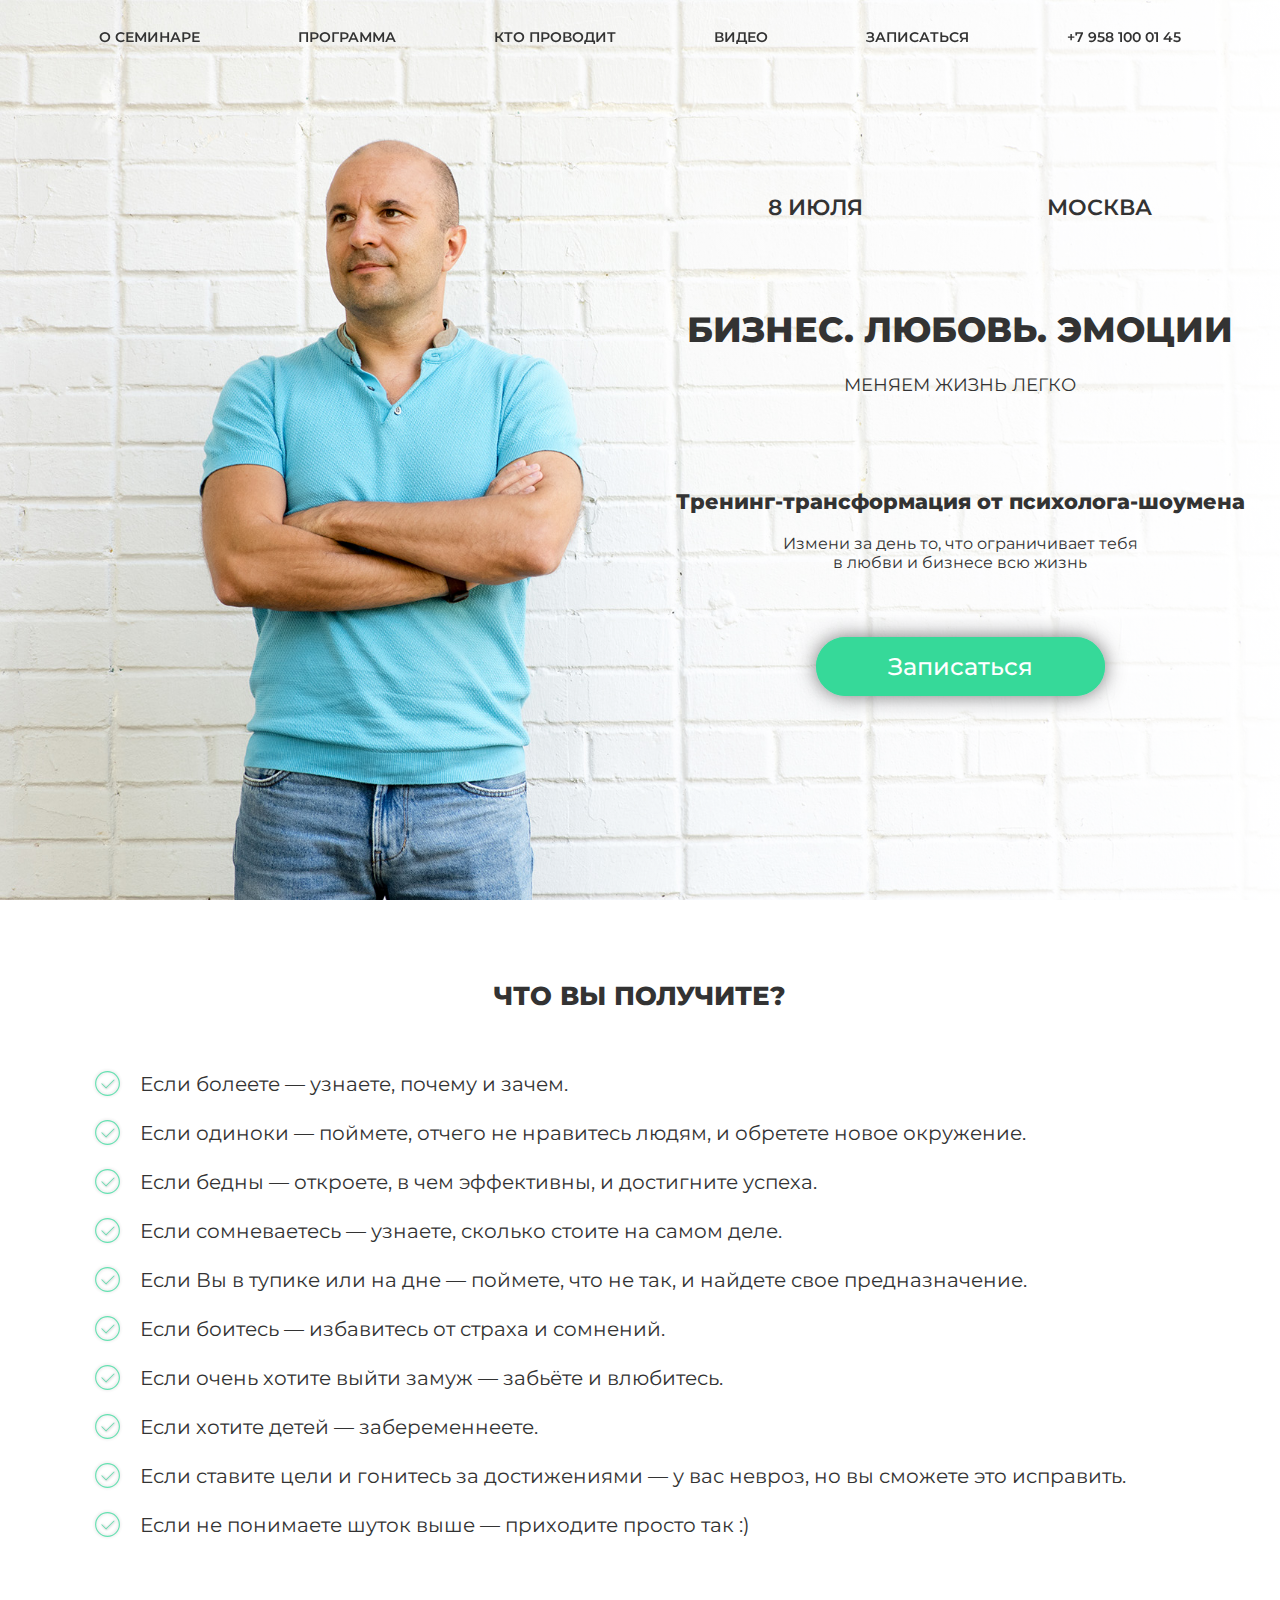
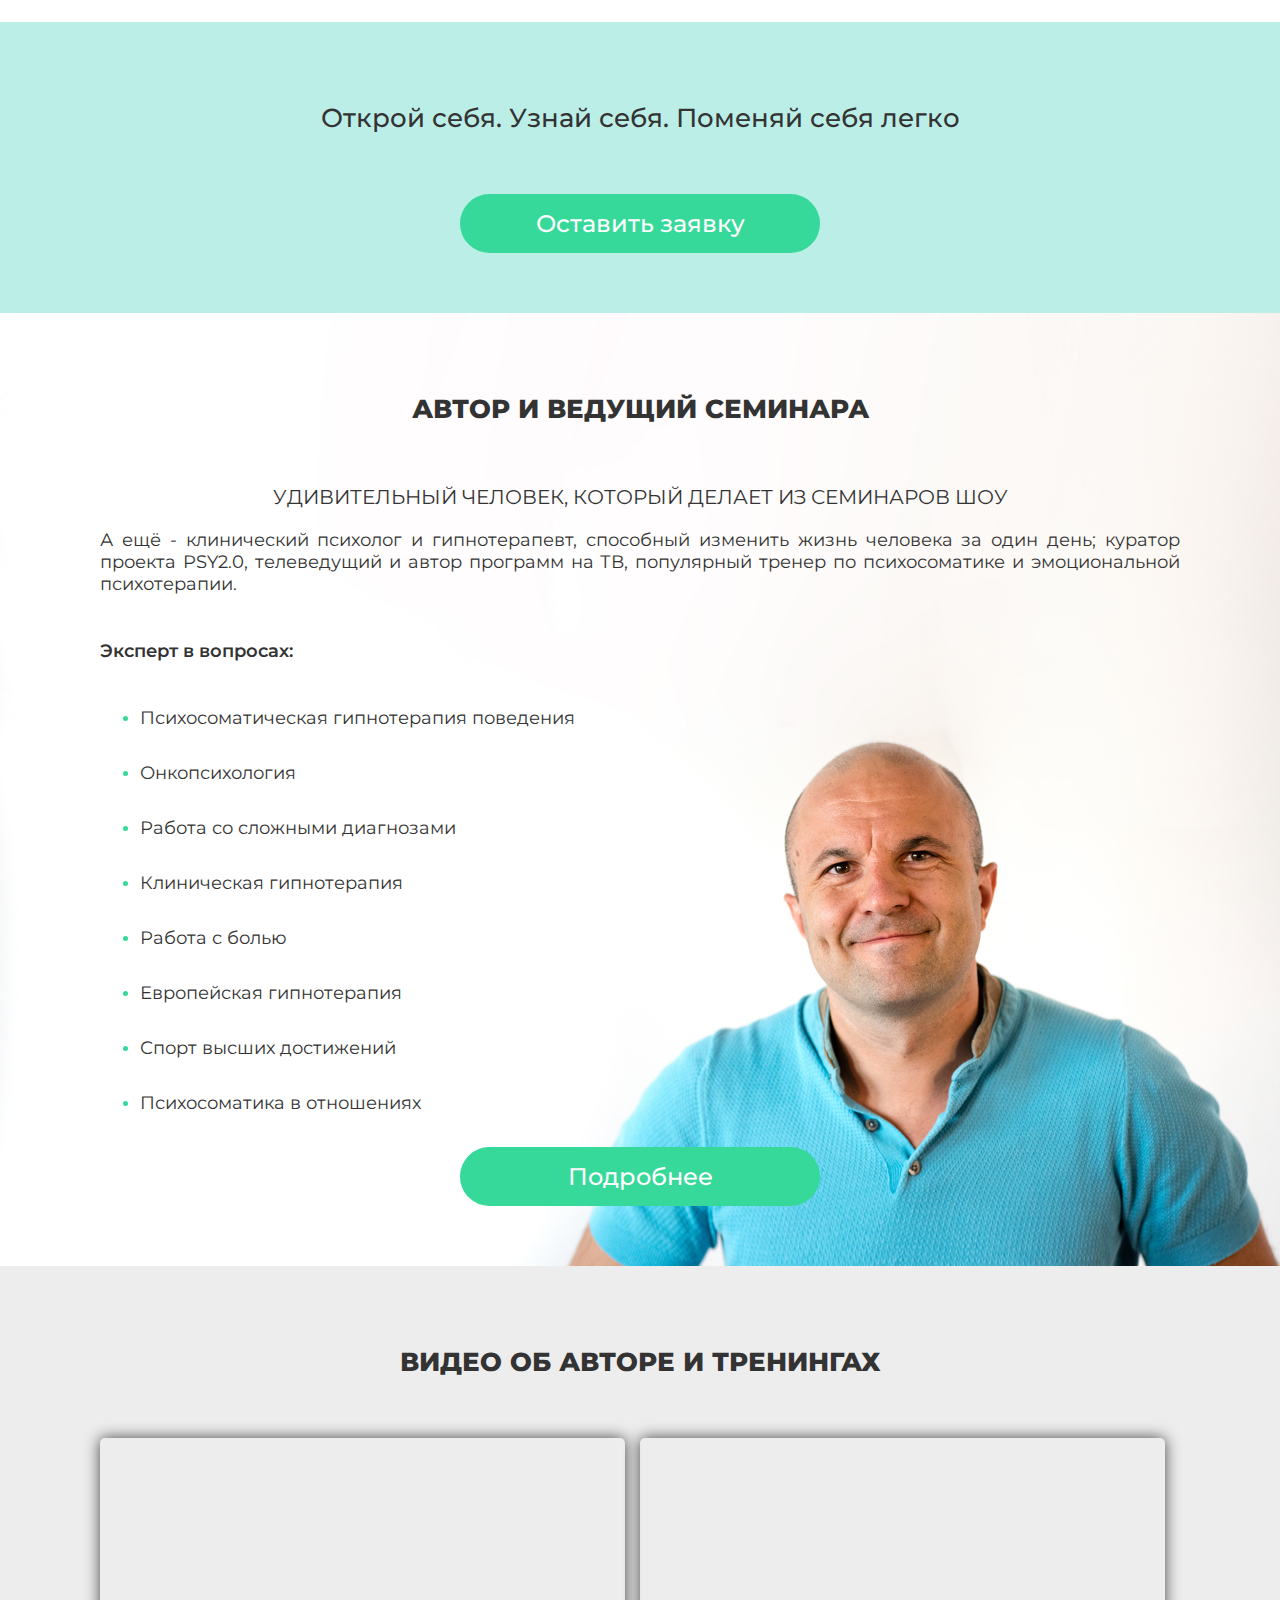
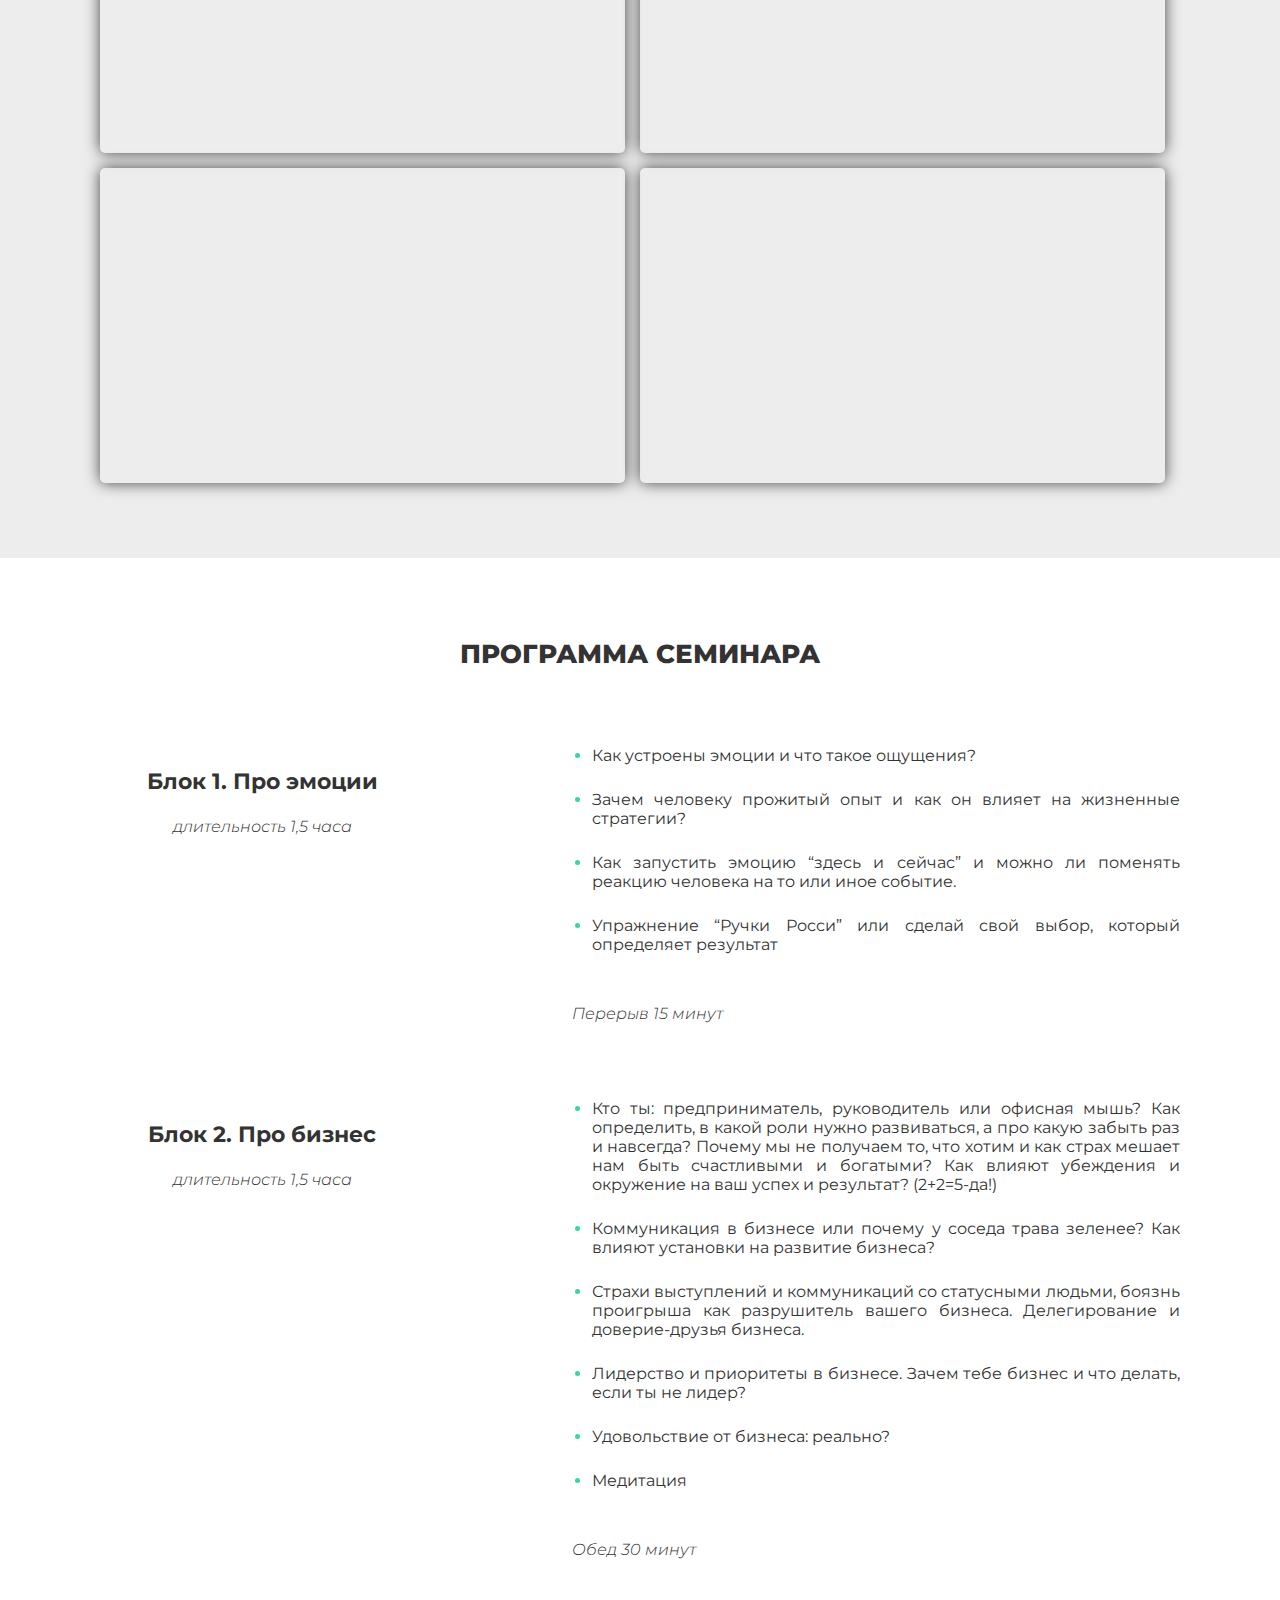
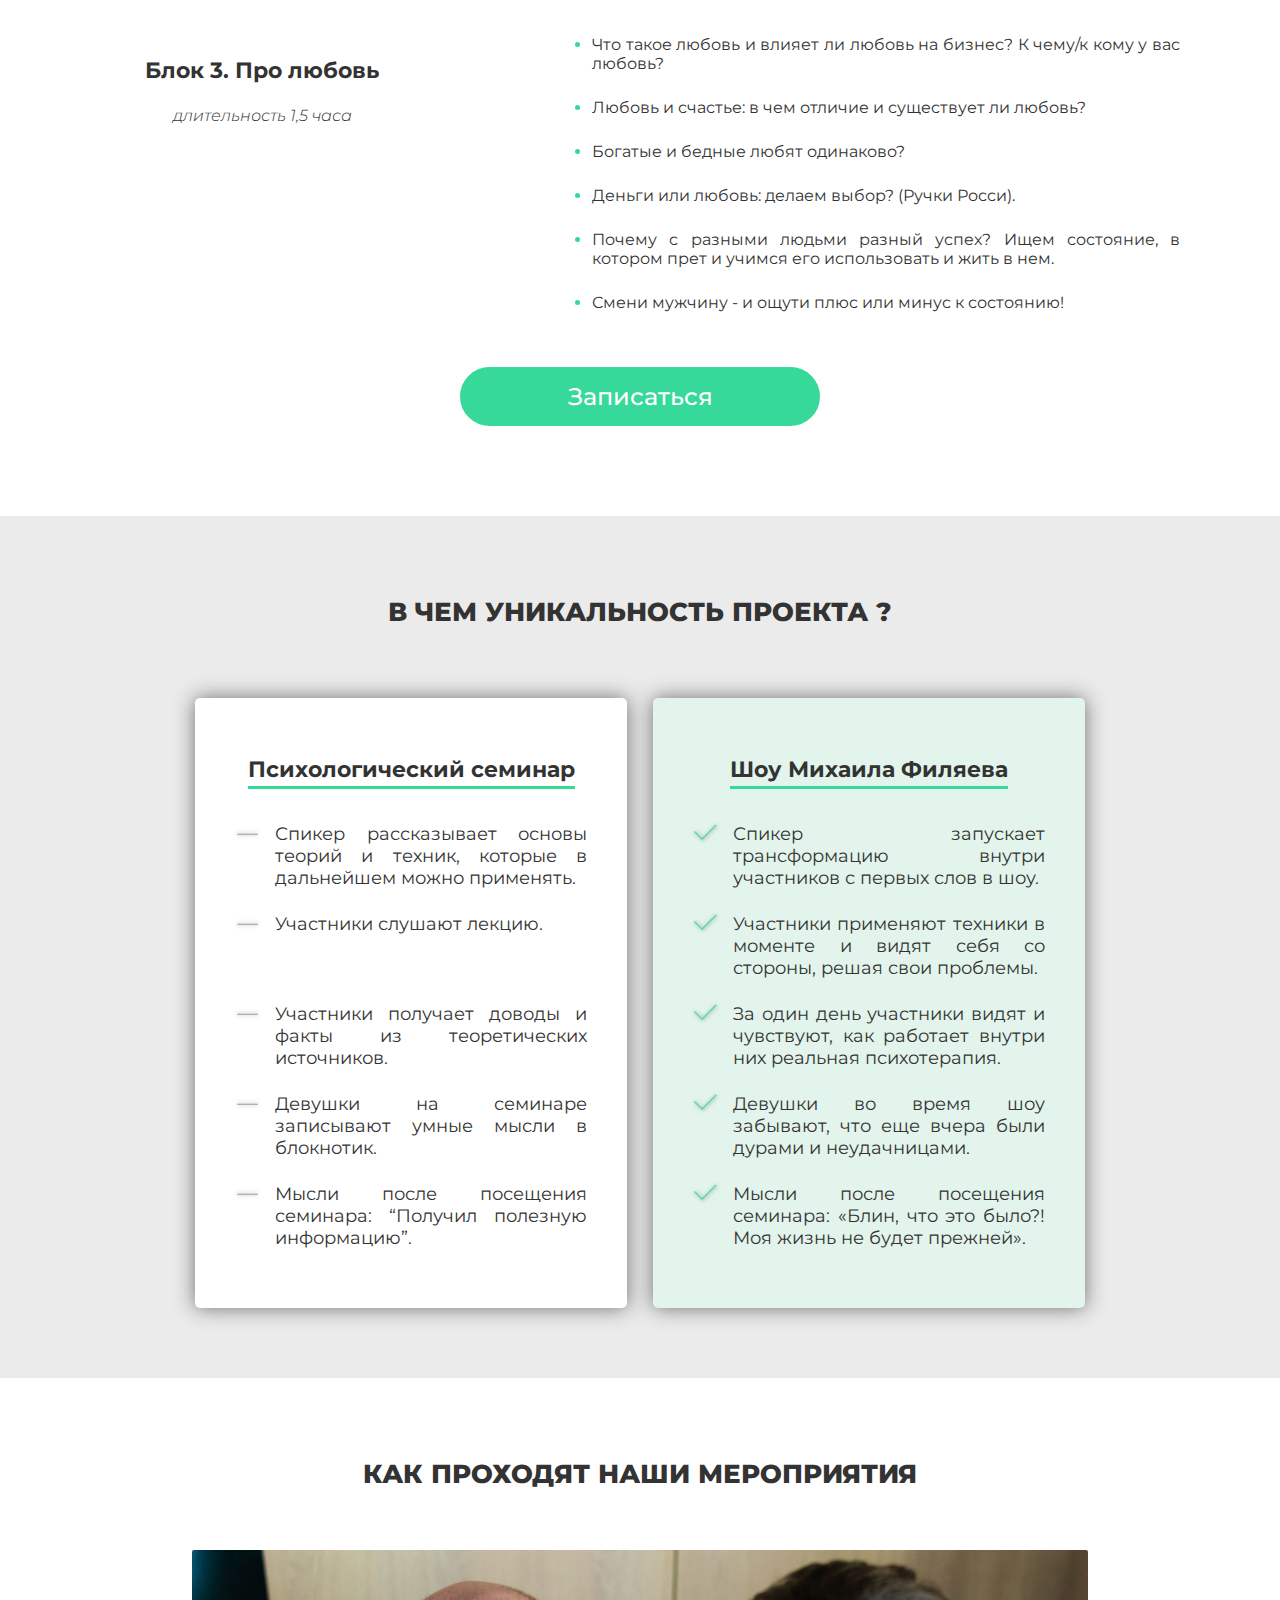
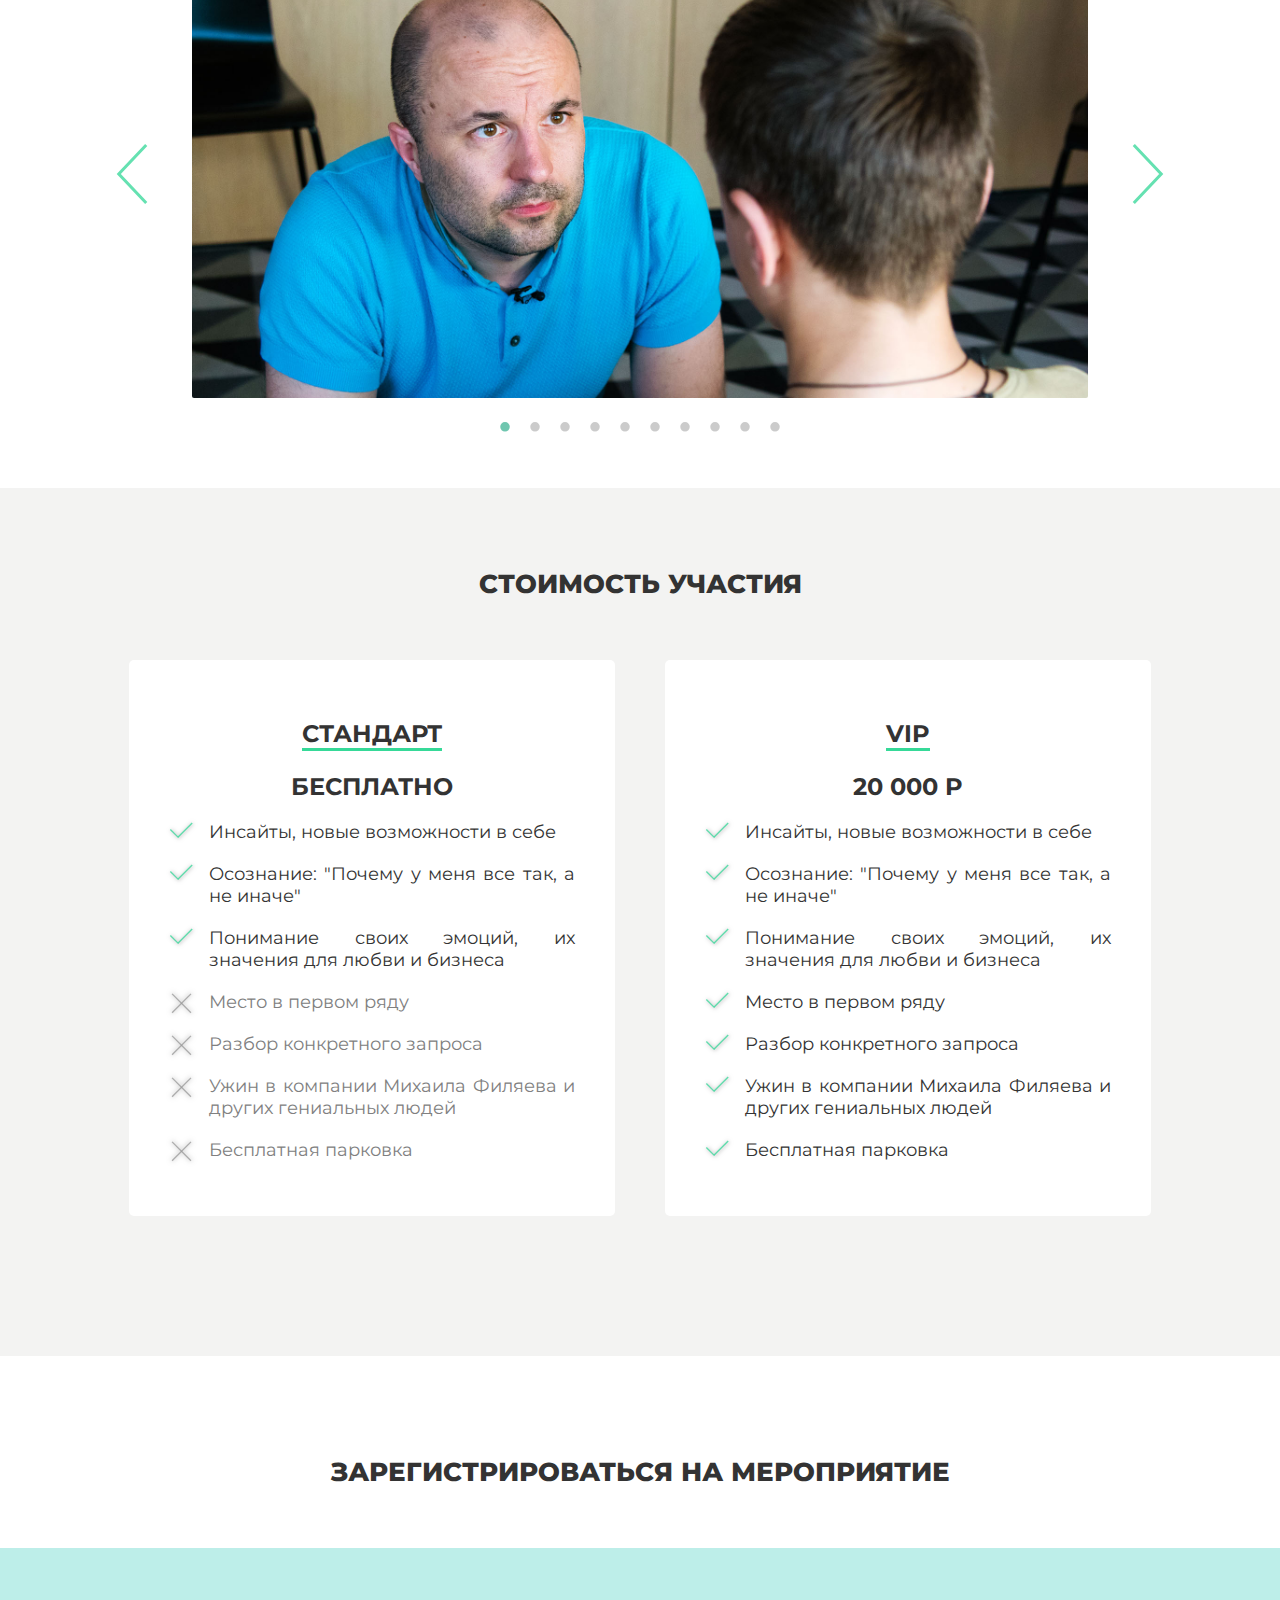
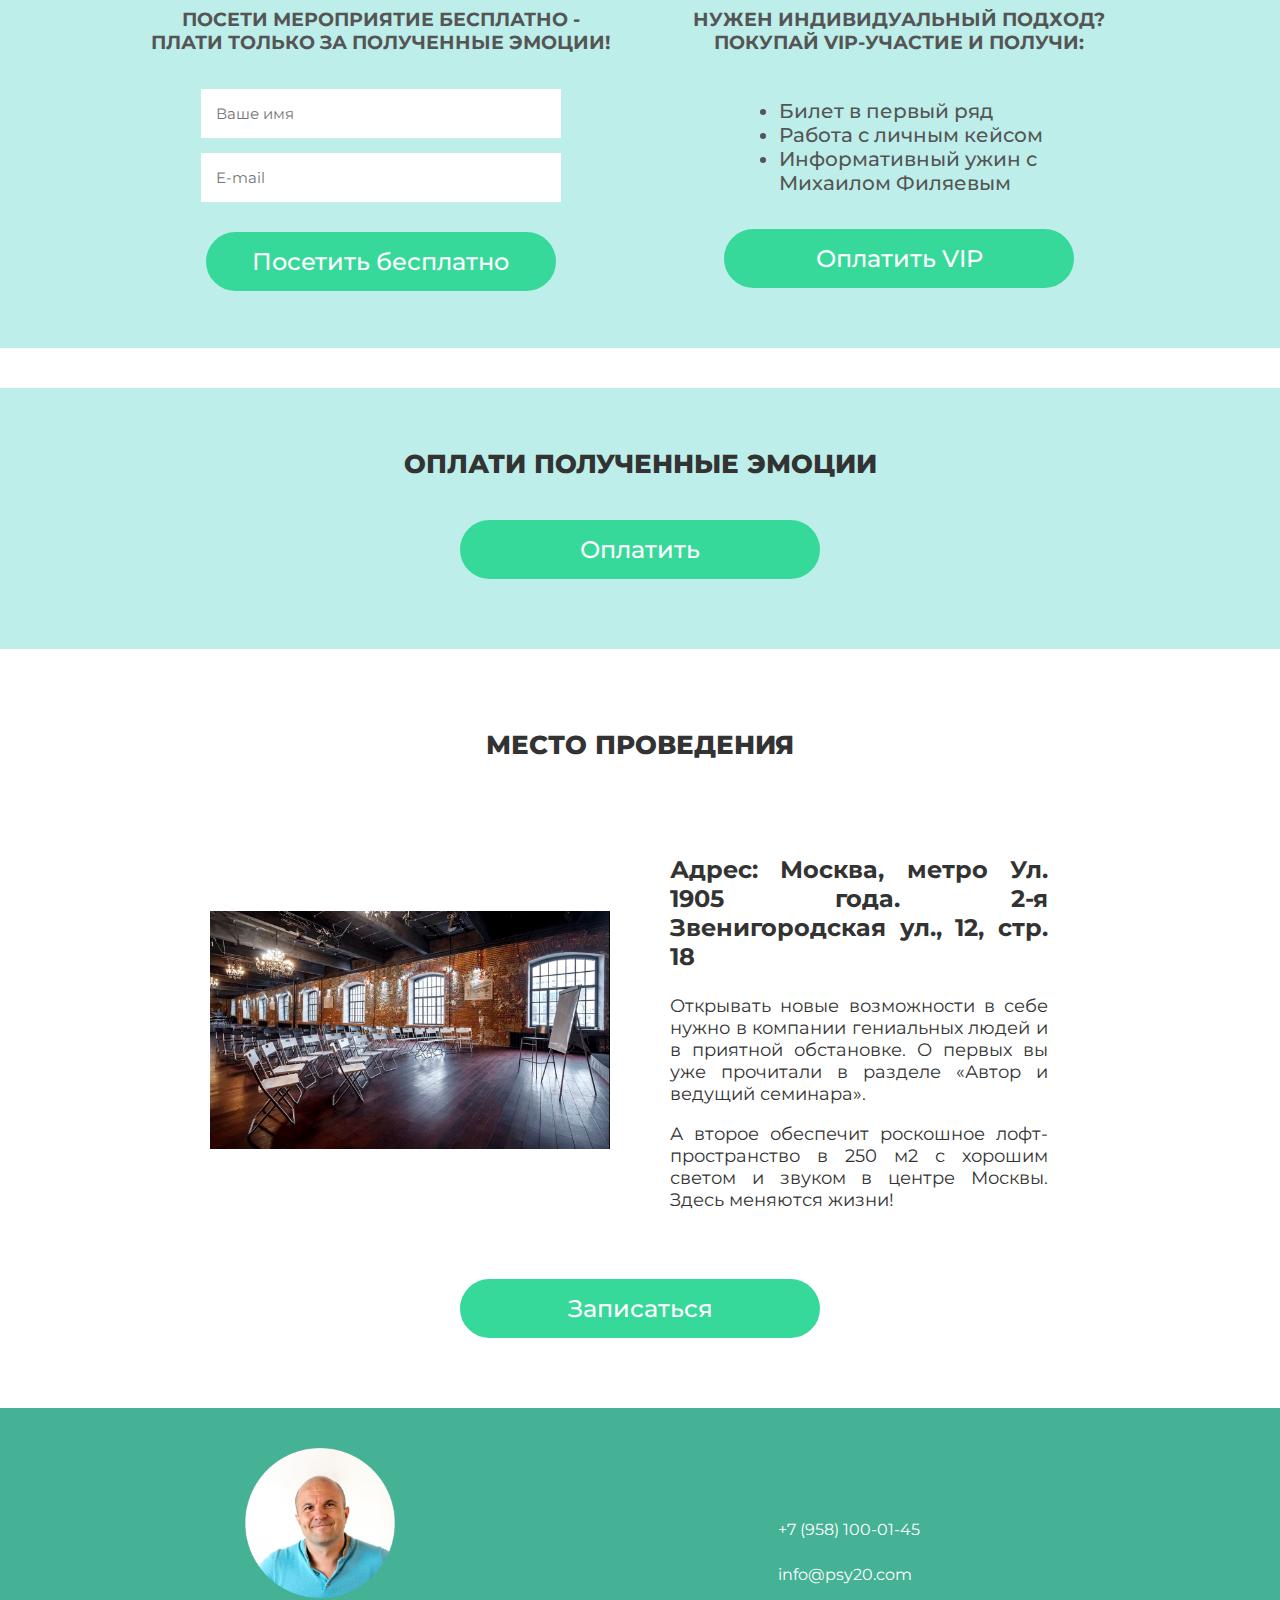
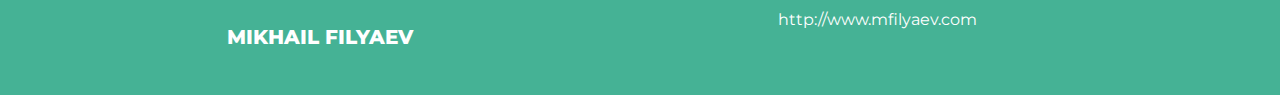
==== commit eb3313be: "fix1.8-mail" ====
--- a/index.html
+++ b/index.html
@@ -271,6 +271,7 @@
 						<li class="unactive"><img src="gallery/icons/крестик.svg" alt="">Место в первом ряду</li>
 						<li class="unactive"><img src="gallery/icons/крестик.svg" alt="">Разбор конкретного запроса</li>
 						<li class="unactive"><img src="gallery/icons/крестик.svg" alt="">Ужин в компании Михаила Филяева и других гениальных людей</li>
+						<li class="unactive"><img src="gallery/icons/крестик.svg" alt="">Бесплатная парковка</li>
 					</ul>
 					<!-- <div class="button-div">
 						<a class="link-button" href="http://mfilyaev.com/payment.html">Оплатить</a>
@@ -287,6 +288,7 @@
 						<li><img src="gallery/icons/галочка2.svg" alt="">Место в первом ряду</li>
 						<li><img src="gallery/icons/галочка2.svg" alt="">Разбор конкретного запроса</li>
 						<li><img src="gallery/icons/галочка2.svg" alt="">Ужин в компании Михаила Филяева и других гениальных людей</li>
+						<li><img src="gallery/icons/галочка2.svg" alt="">Бесплатная парковка</li>
 					</ul>
 					<!-- <div class="button-div">
 						Раскомментируйте нужную кнопку
@@ -340,9 +342,9 @@
 					<img src="gallery/place.png" alt="place">
 				</div>
 				<div>
-					<h3><i class="fas fa-map-marker-alt"></i> Адрес проведения шоу сообщим по e-mail, так что будьте внимательны при заполнении заявки.</h3>
+					<h3><i class="fas fa-map-marker-alt"></i> Адрес: Москва, метро Ул. 1905 года. 2-я Звенигородская ул., 12, стр. 18</h3>
 					<p>Открывать новые возможности в себе нужно в компании гениальных людей и в приятной обстановке. О первых вы уже прочитали в разделе «Автор и ведущий семинара».</p>
-					<p>А уютный зал с хорошим светом и звуком в центре Москвы мы пока держим в секрете, ведь в нем меняются жизни!</p>
+					<p>А второе обеспечит роскошное лофт-пространство в 250 м2 с хорошим светом и звуком в центре Москвы. Здесь меняются жизни!</p>
 				</div>
 			</div>
 			<div class="button-div">
--- a/style/style.css
+++ b/style/style.css
@@ -583,9 +583,10 @@
     padding: 15px;
     margin-bottom: 14.5px;
     border: none;
+    font-family: 'Montserrat', sans-serif;
 }
 .payment-cell form button {
-	margin-top: 17px;
+	margin-top: 16px;
     border-radius: 50px;
     outline: none;
 }
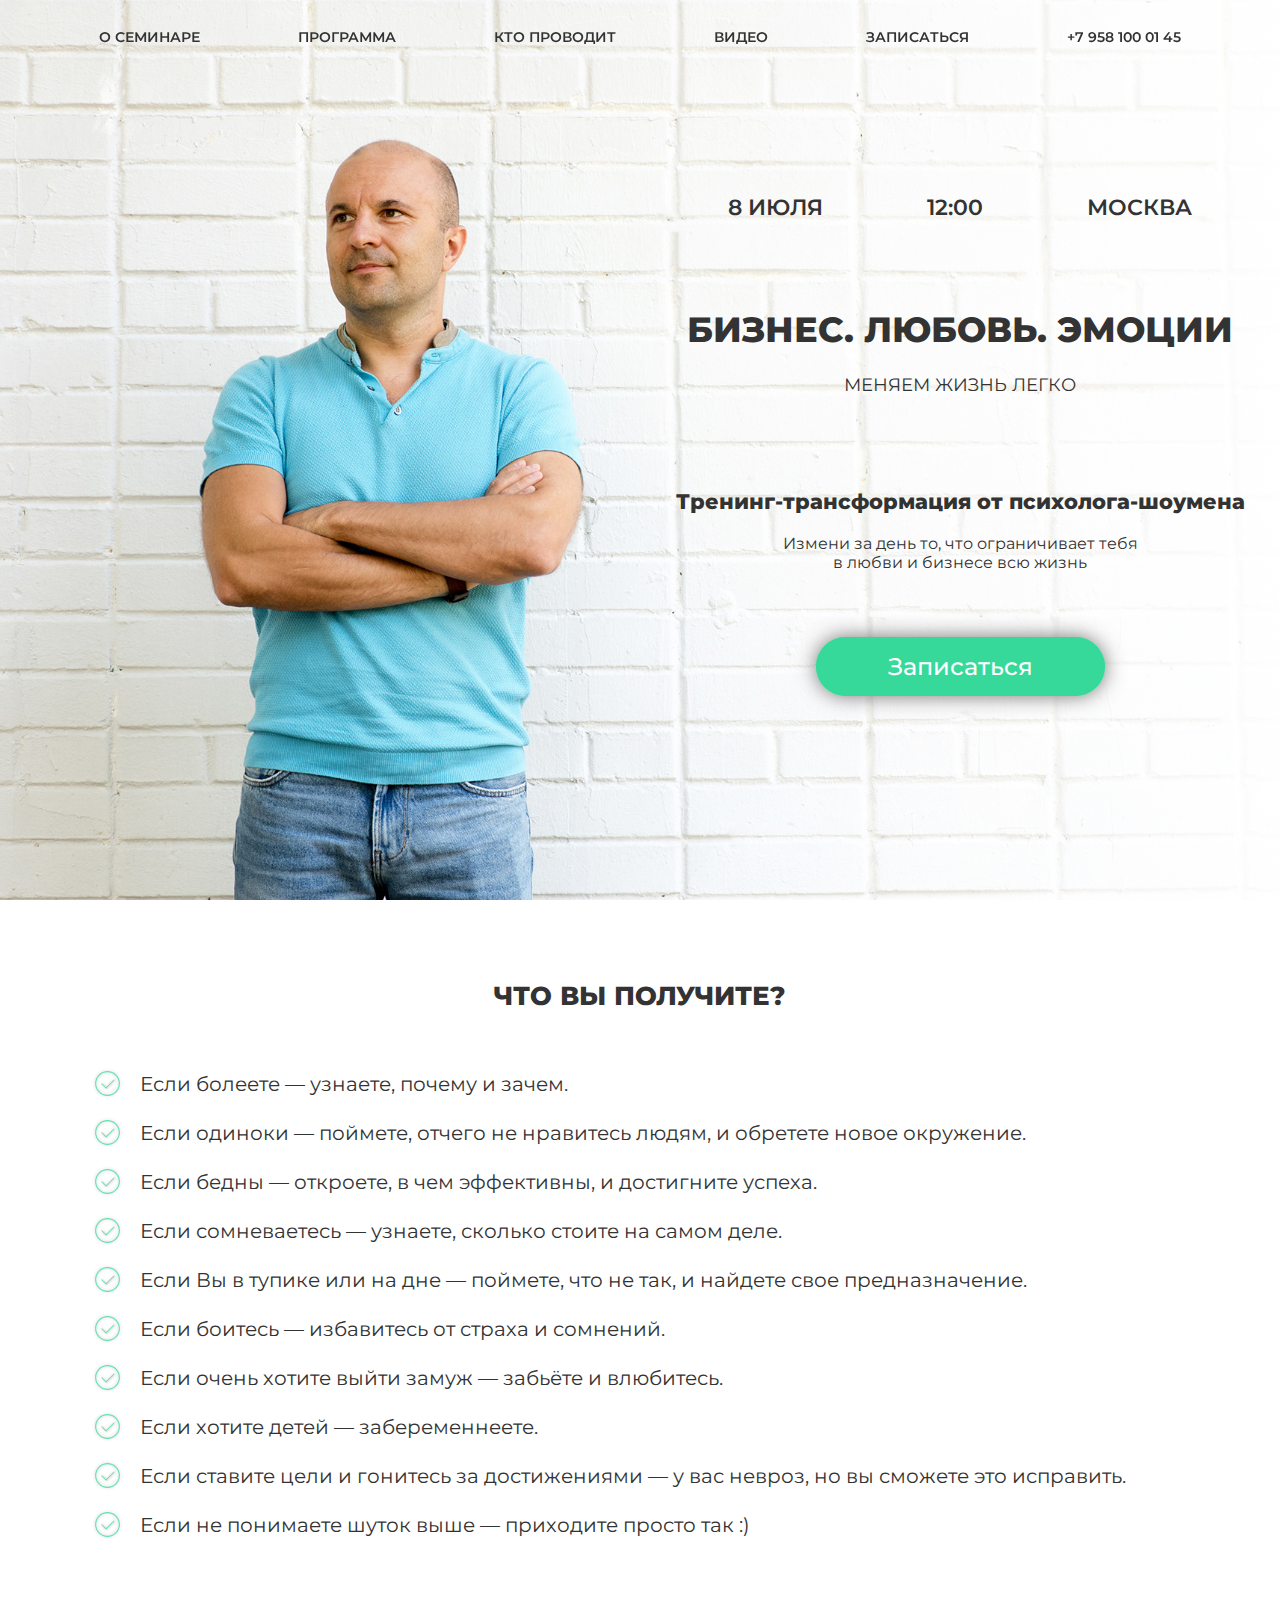
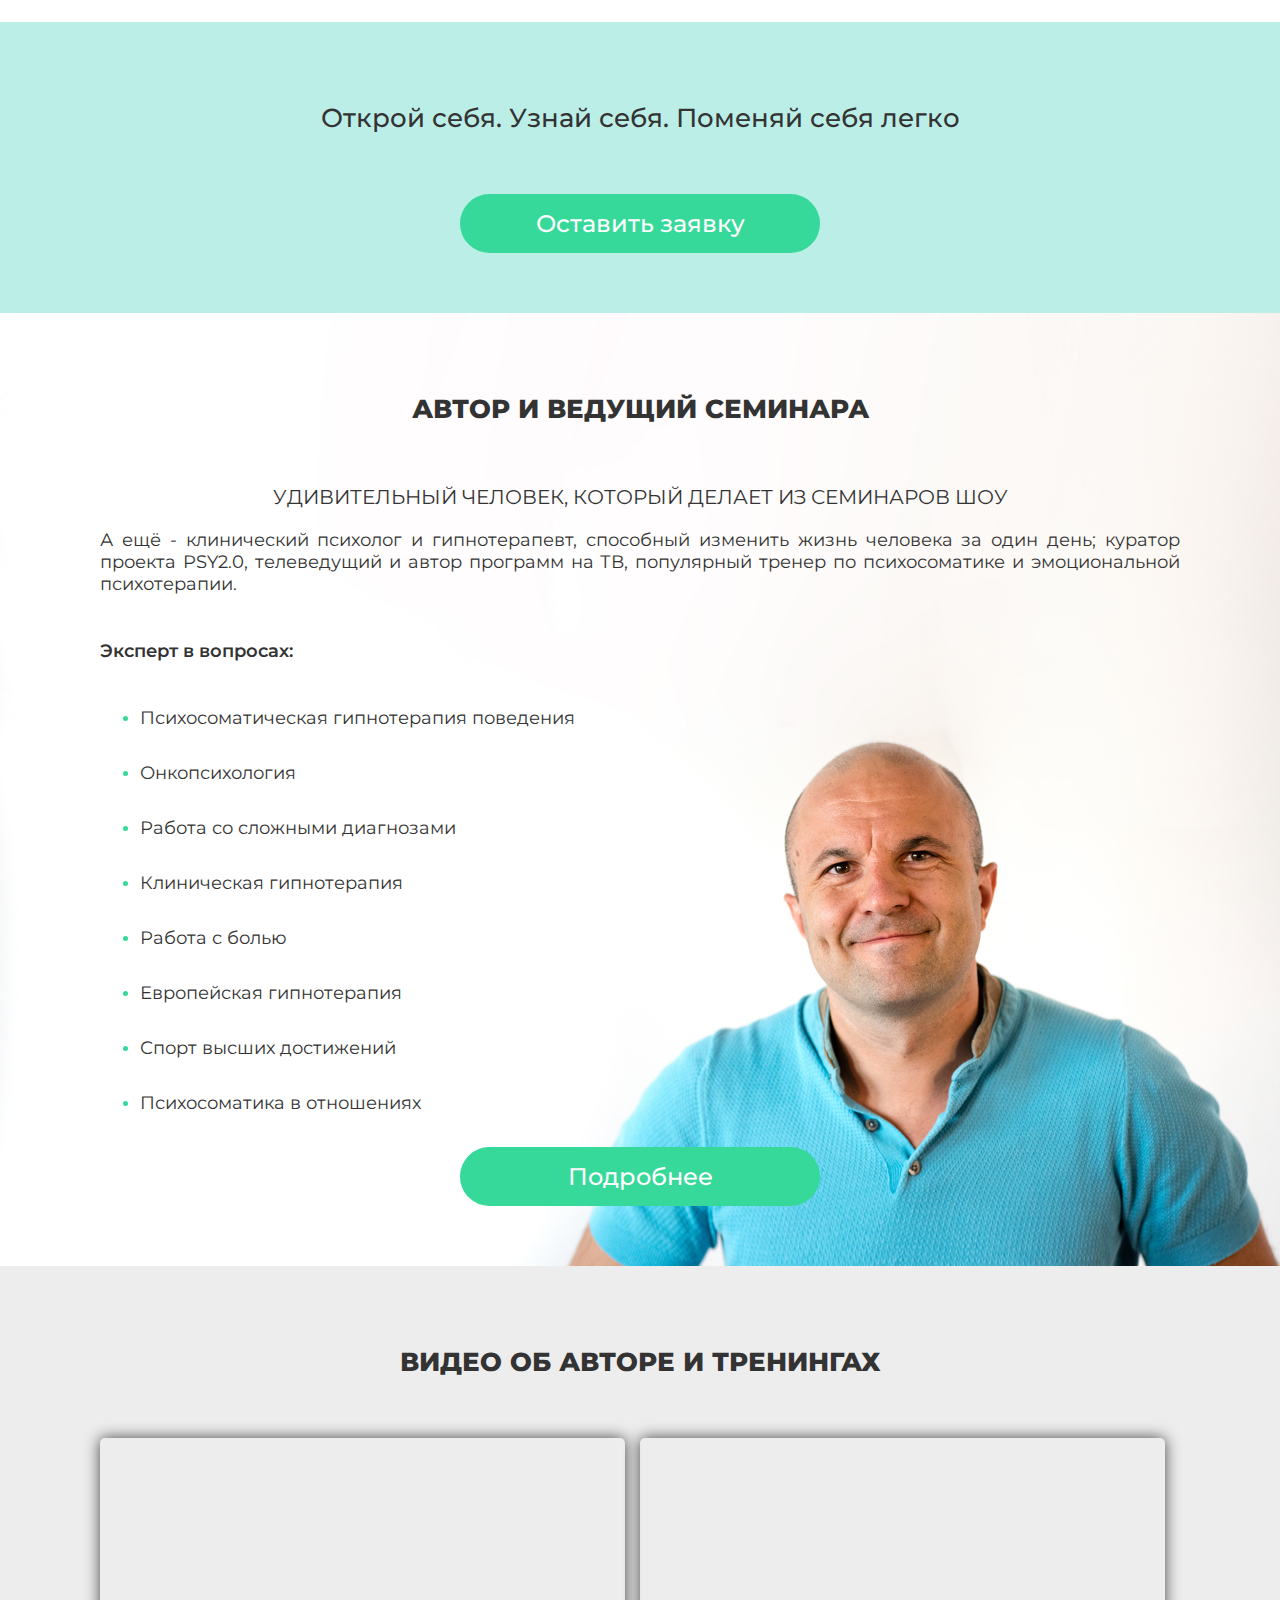
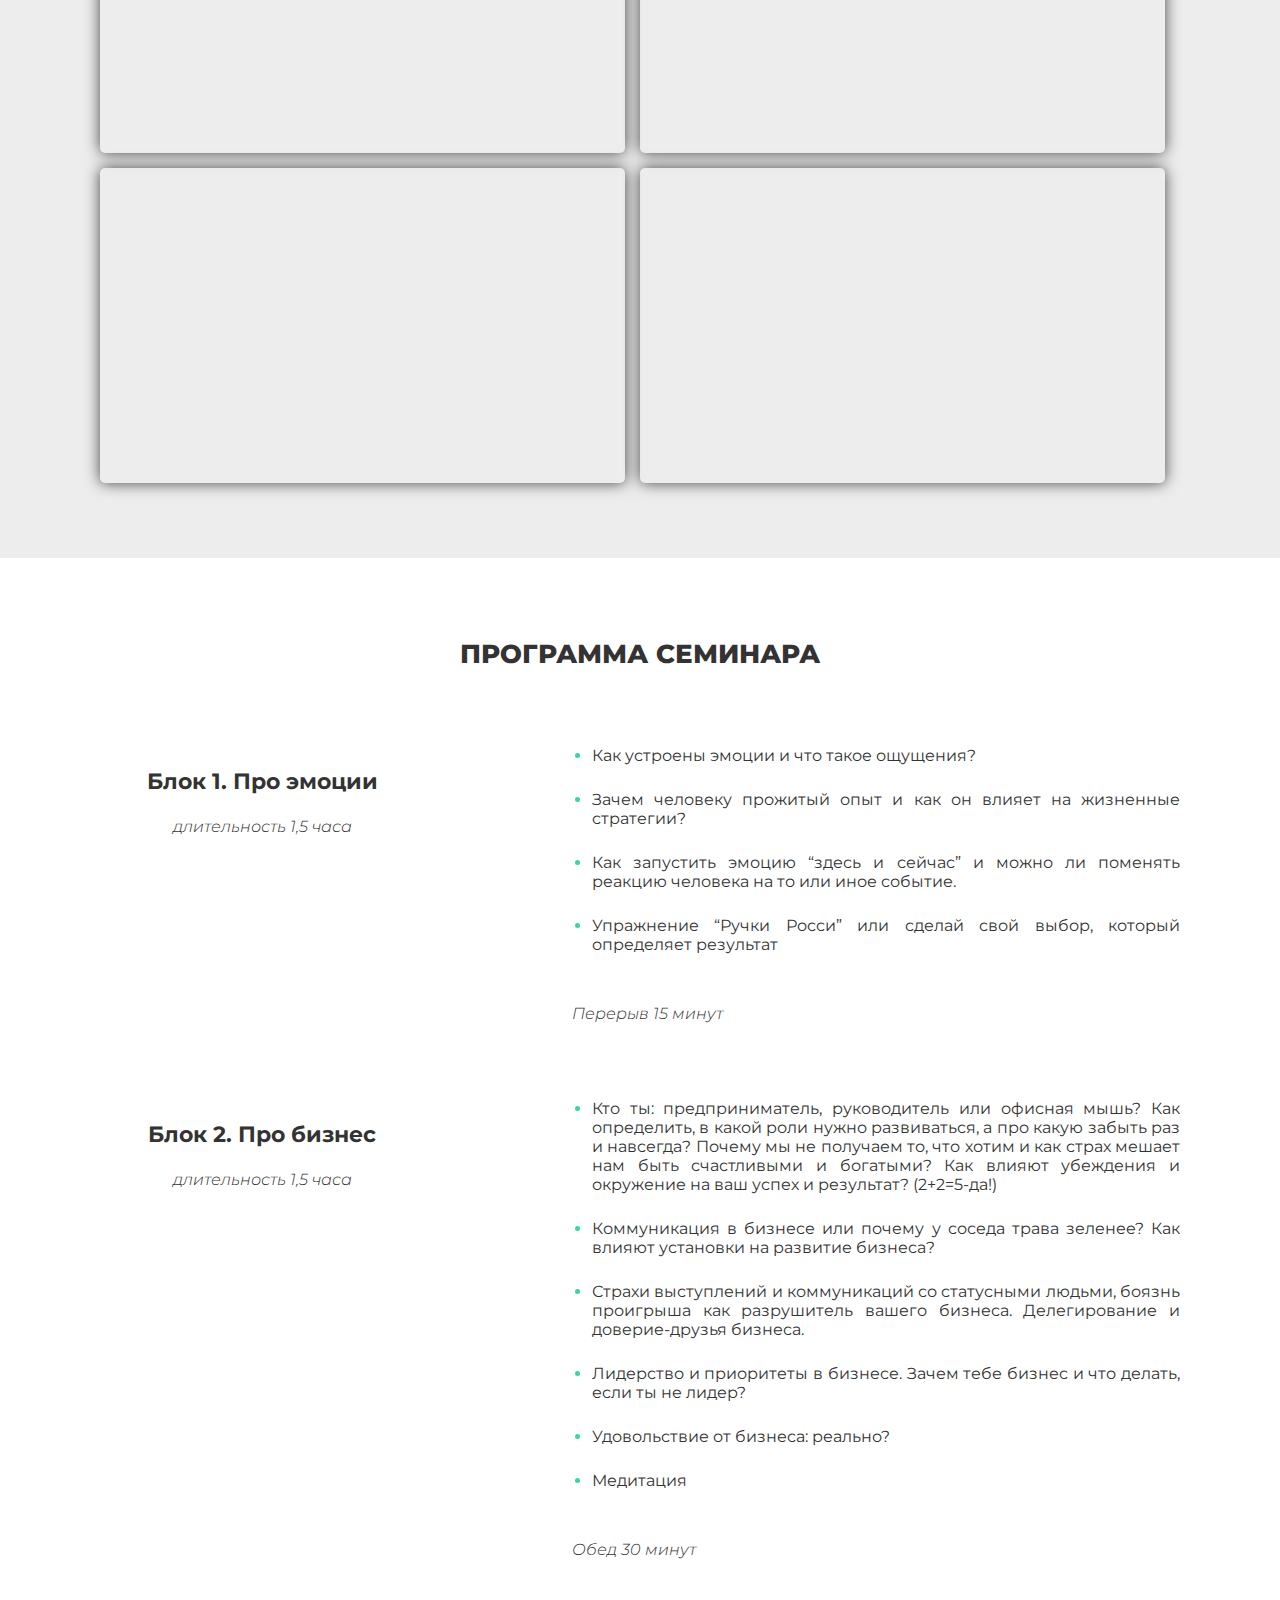
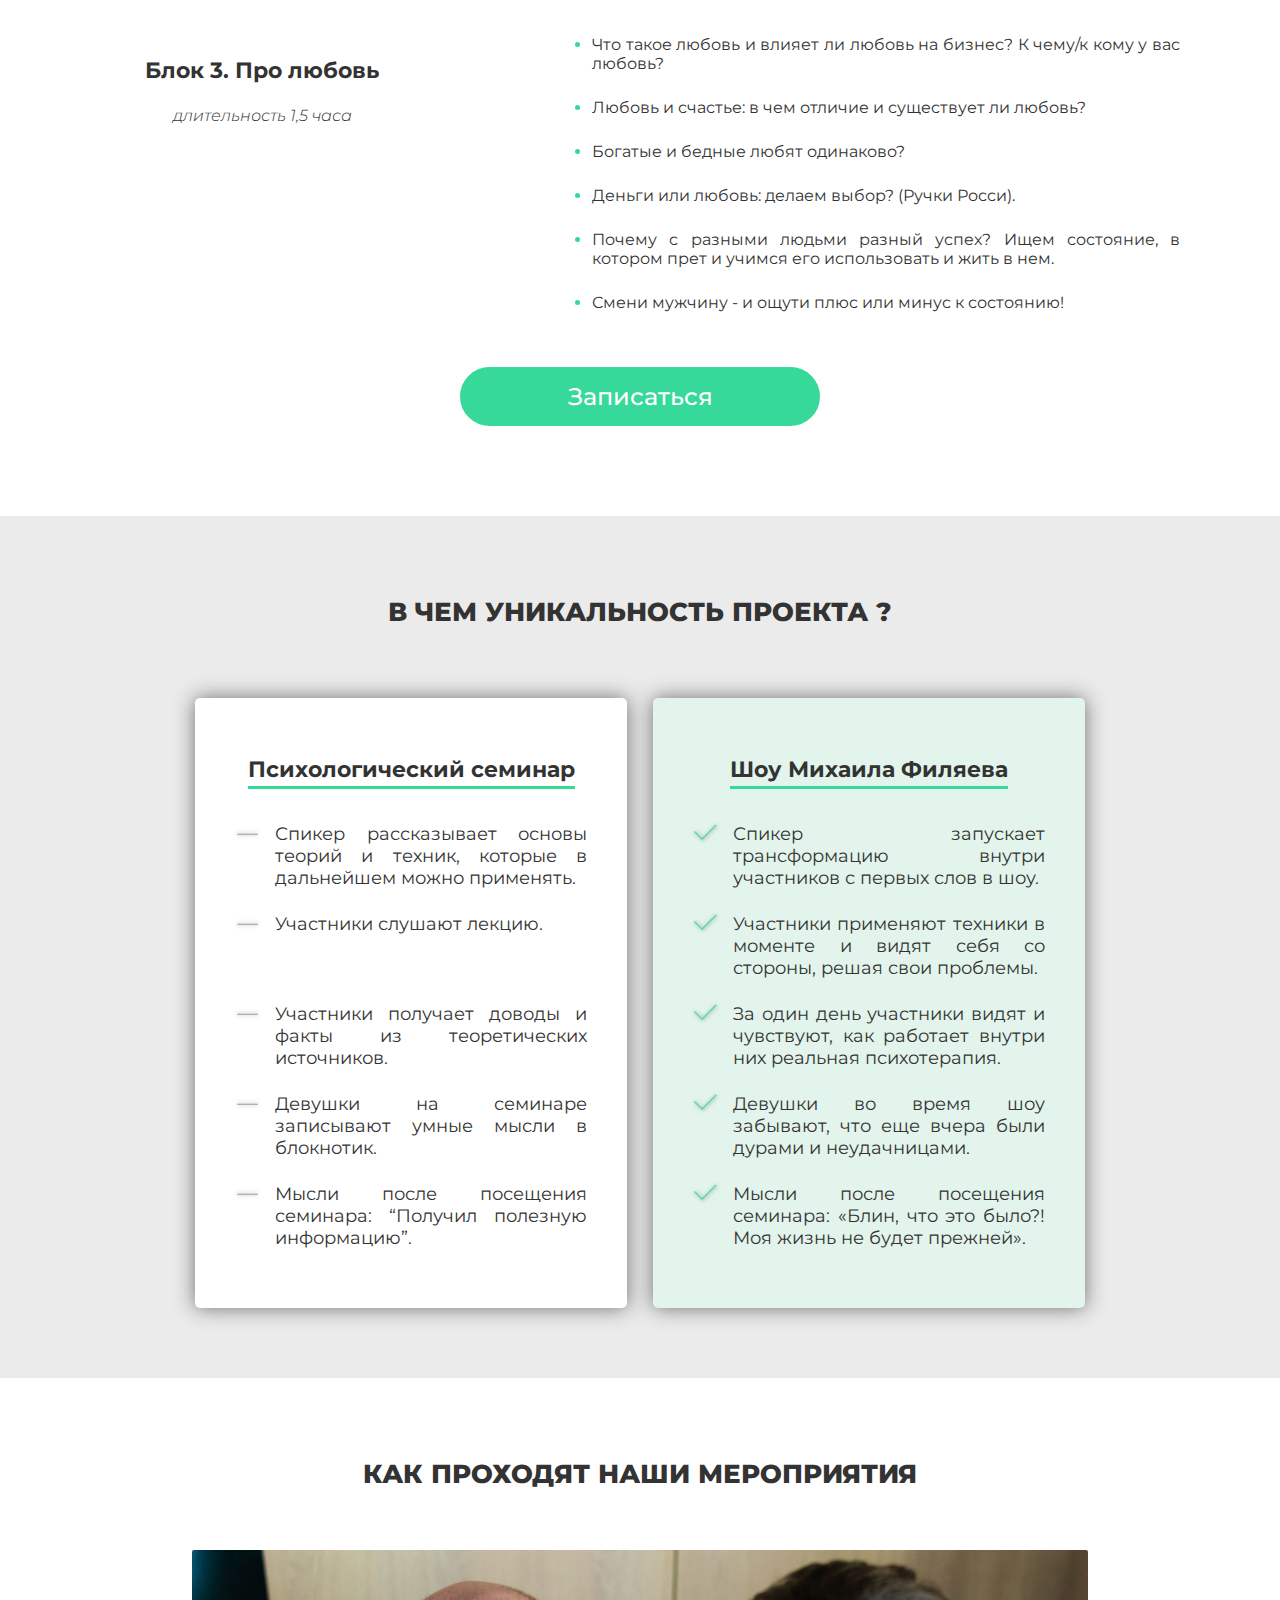
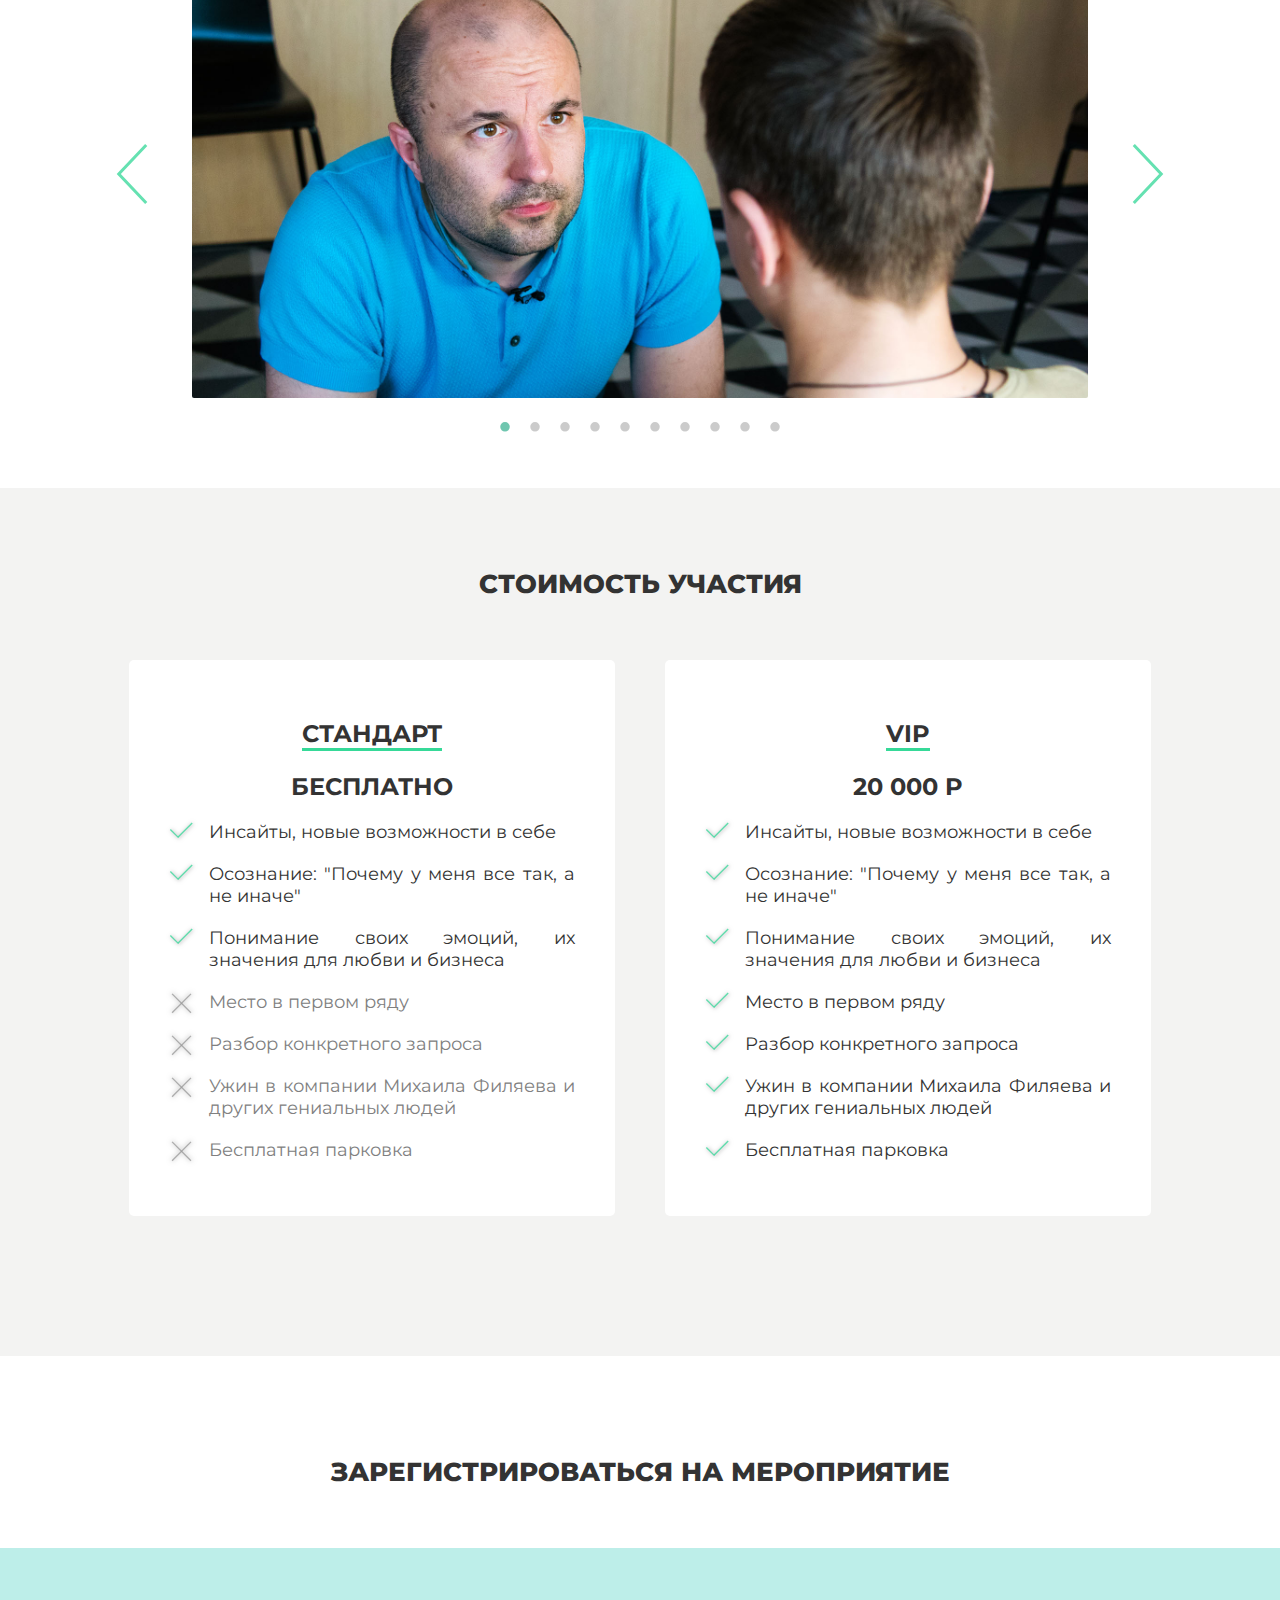
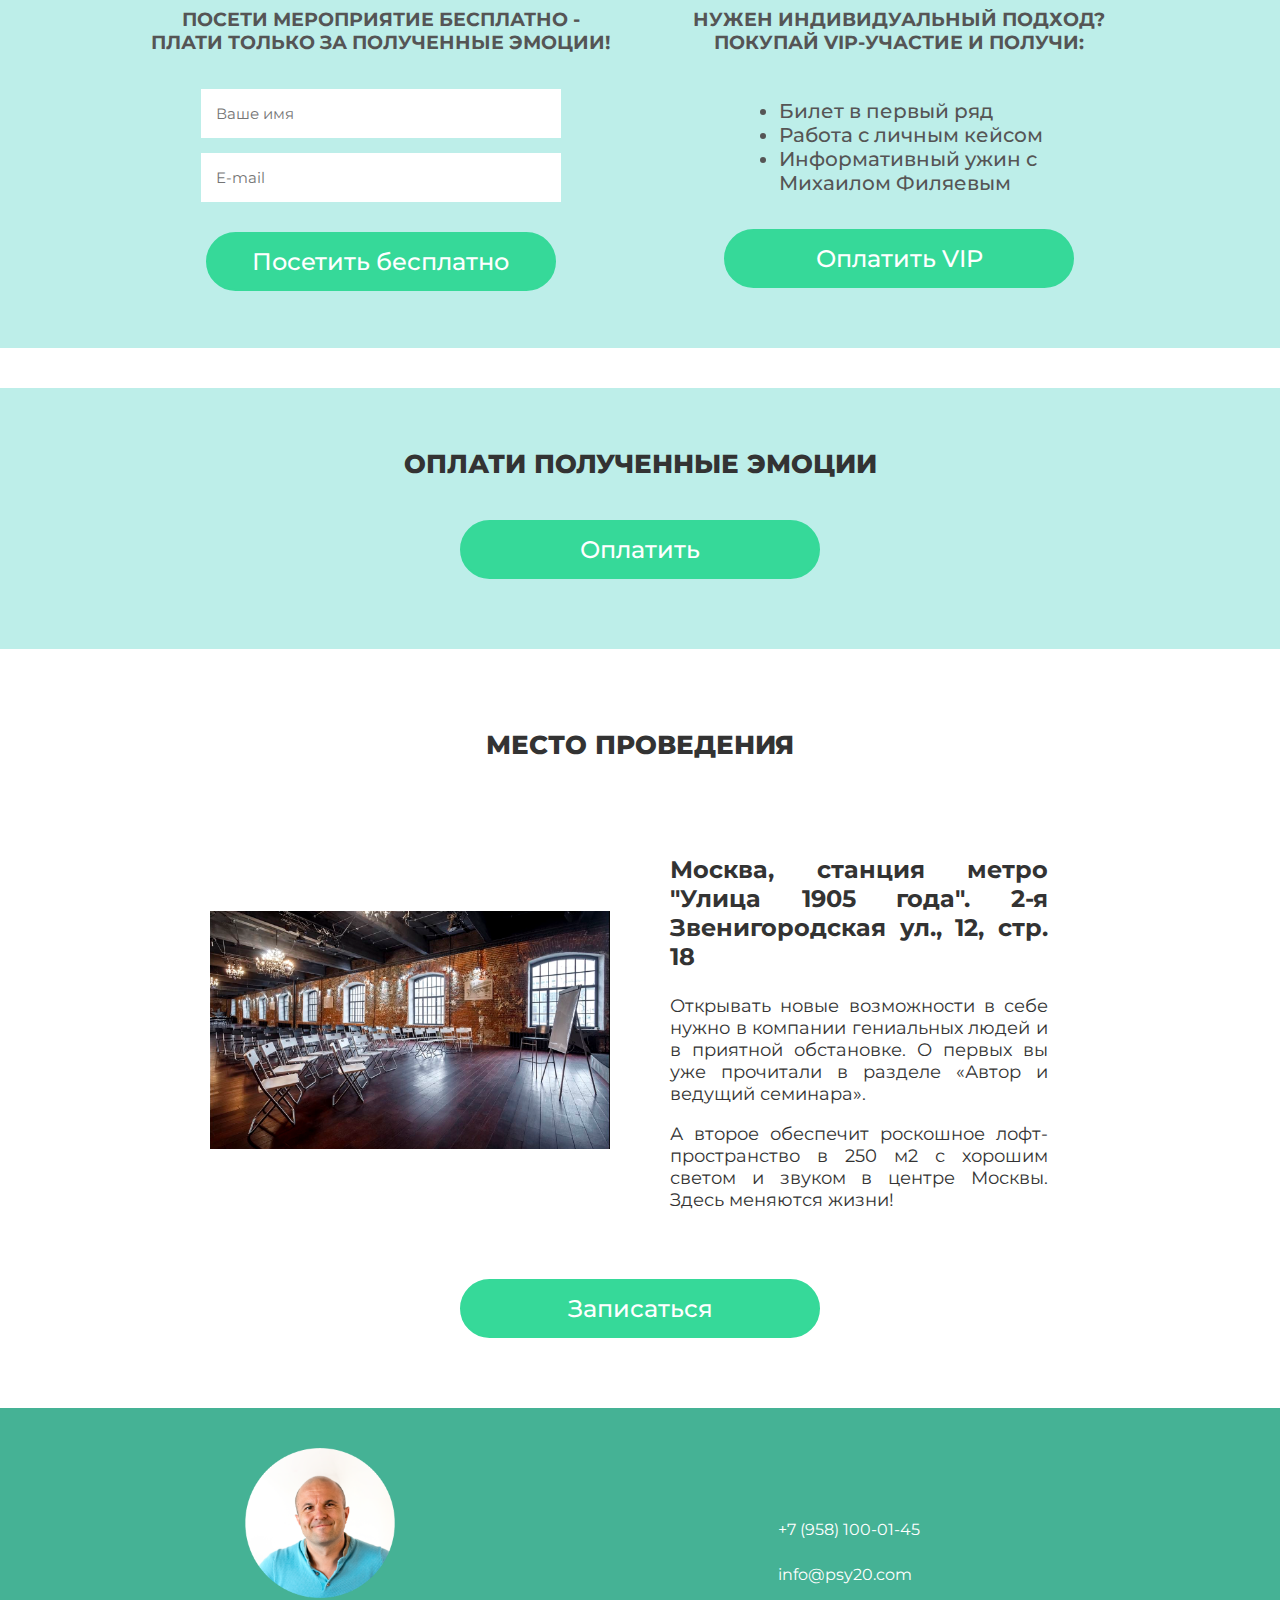
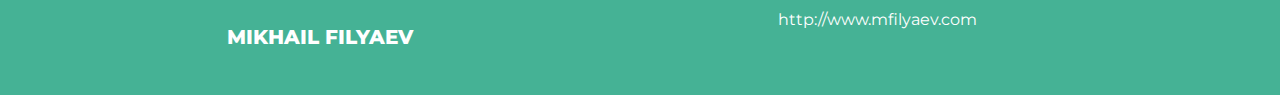
==== commit 7c87e86e: "fix1.9-success-error pages added" ====
--- a/index.html
+++ b/index.html
@@ -16,6 +16,7 @@
     <link rel="stylesheet" type="text/css" href="style/slick.css"/>
     <link rel="stylesheet" href="style/slick-theme.css">
 	<link rel="stylesheet" href="style/style.css">
+	<link rel="shortcut icon" href="gallery/icons/favicon.ico">
 </head>
 <body>
 	<div id="menu" class="menu">
@@ -46,6 +47,7 @@
 			<div class="header container">
 				<div>
 					<p>8 ИЮЛЯ</p>
+					<p>12:00</p>
 					<p>МОСКВА</p>
 				</div>
 				<div>
@@ -342,7 +344,7 @@
 					<img src="gallery/place.png" alt="place">
 				</div>
 				<div>
-					<h3><i class="fas fa-map-marker-alt"></i> Адрес: Москва, метро Ул. 1905 года. 2-я Звенигородская ул., 12, стр. 18</h3>
+					<h3><i class="fas fa-map-marker-alt"></i> Москва, станция метро "Улица 1905 года". 2-я Звенигородская ул., 12, стр. 18</h3>
 					<p>Открывать новые возможности в себе нужно в компании гениальных людей и в приятной обстановке. О первых вы уже прочитали в разделе «Автор и ведущий семинара».</p>
 					<p>А второе обеспечит роскошное лофт-пространство в 250 м2 с хорошим светом и звуком в центре Москвы. Здесь меняются жизни!</p>
 				</div>
--- a/style/style.css
+++ b/style/style.css
@@ -675,7 +675,39 @@
 	font-weight: 800;
     font-size: 20px;
 }
-
+/*-------------------------------------------------------------------- success-error pages*/
+.success-error {
+	width: 100%;
+	height: 100vh;
+	display: flex;
+	flex-direction: column;
+	justify-content: center;
+	align-items: center;
+}
+.success {
+	background: #bcede8;
+}
+.error {
+	background: #f2f2f2;
+}
+.success-error-title {
+	color: #333;
+	font-weight: 800;
+	font-size: 26pt;	
+}
+.success-error-info {
+	text-align: center;
+	margin-top: 0;
+	color: #333;
+	font-weight: 600;
+	font-size: 22pt;
+}
+.success-error .button-div {
+	margin-top: 80px;
+}
+.success-error .link-button {
+	width: 380px;
+}
 /*-------------------------------------------------------------------- АДАПТИВНОСТЬ ЭКРАНА*/
 @media only screen and (max-width: 1140px) {
 	.show-section > div > div > div{
